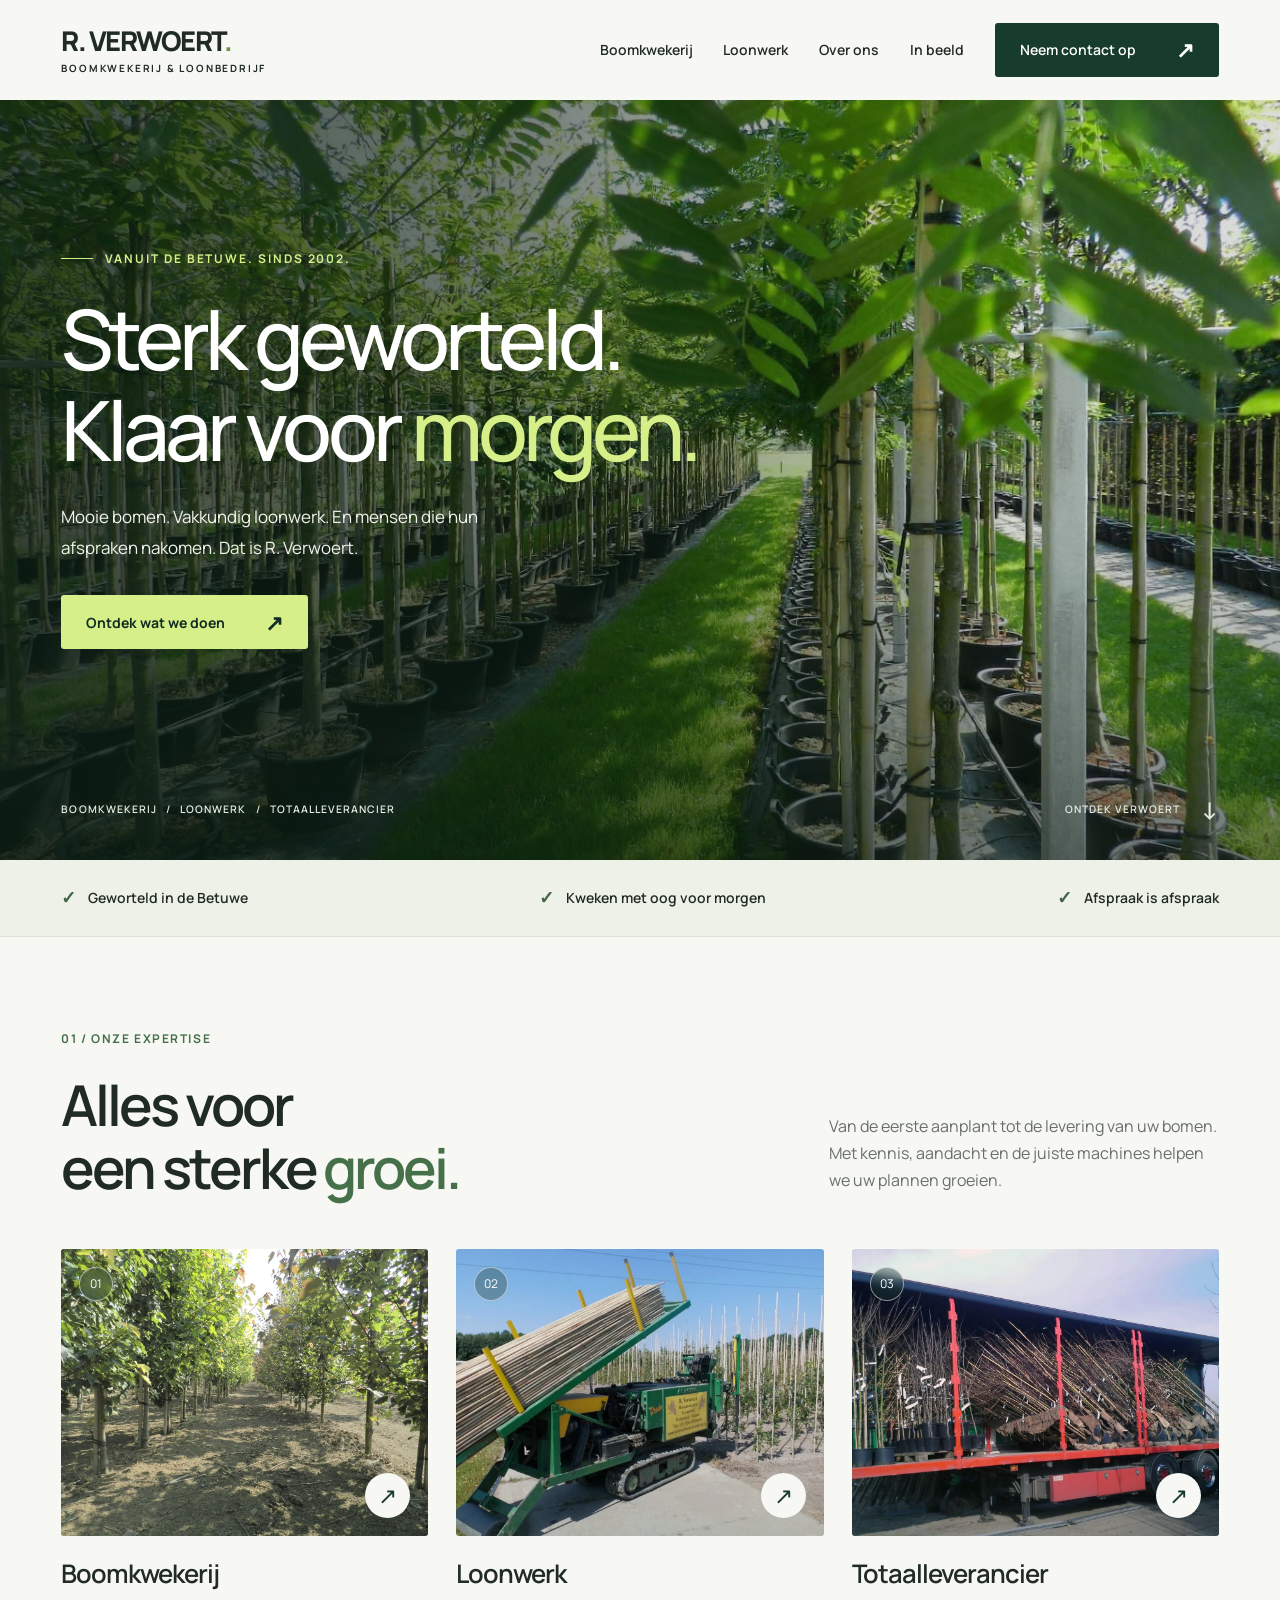
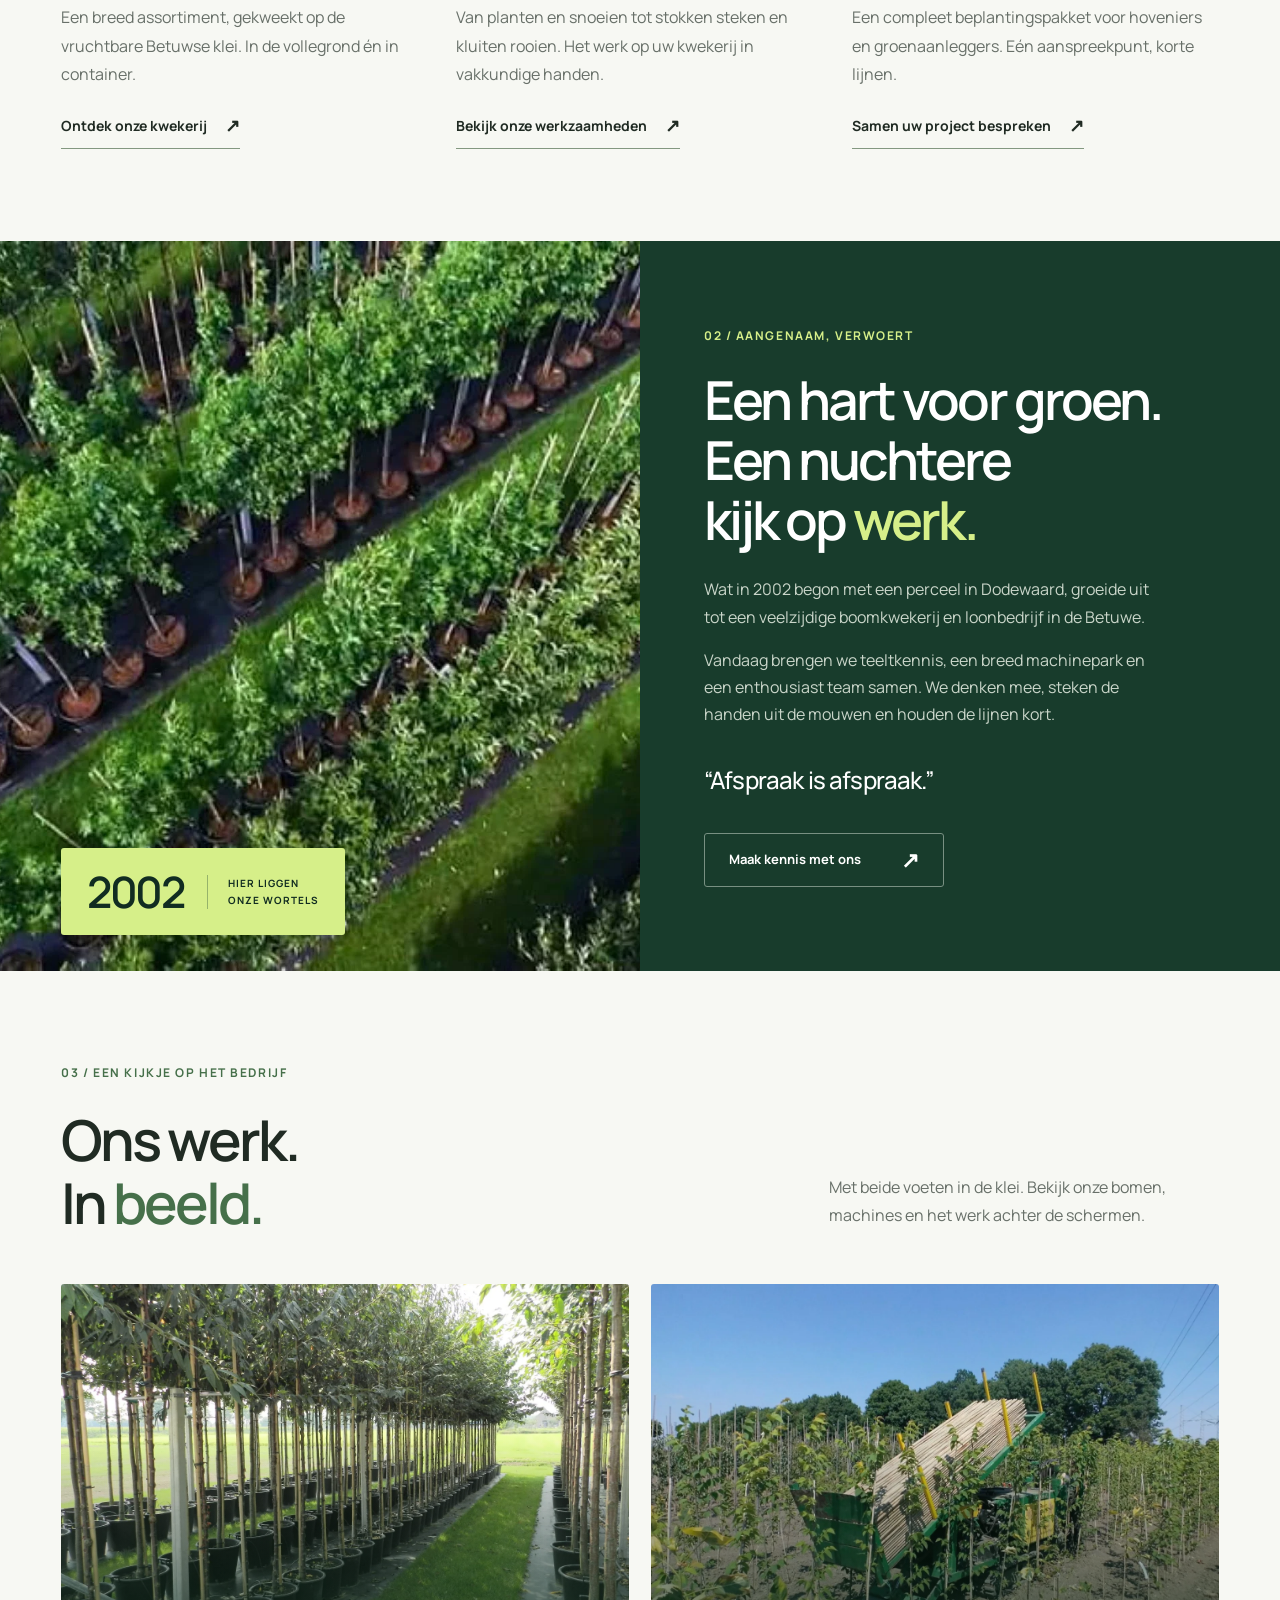
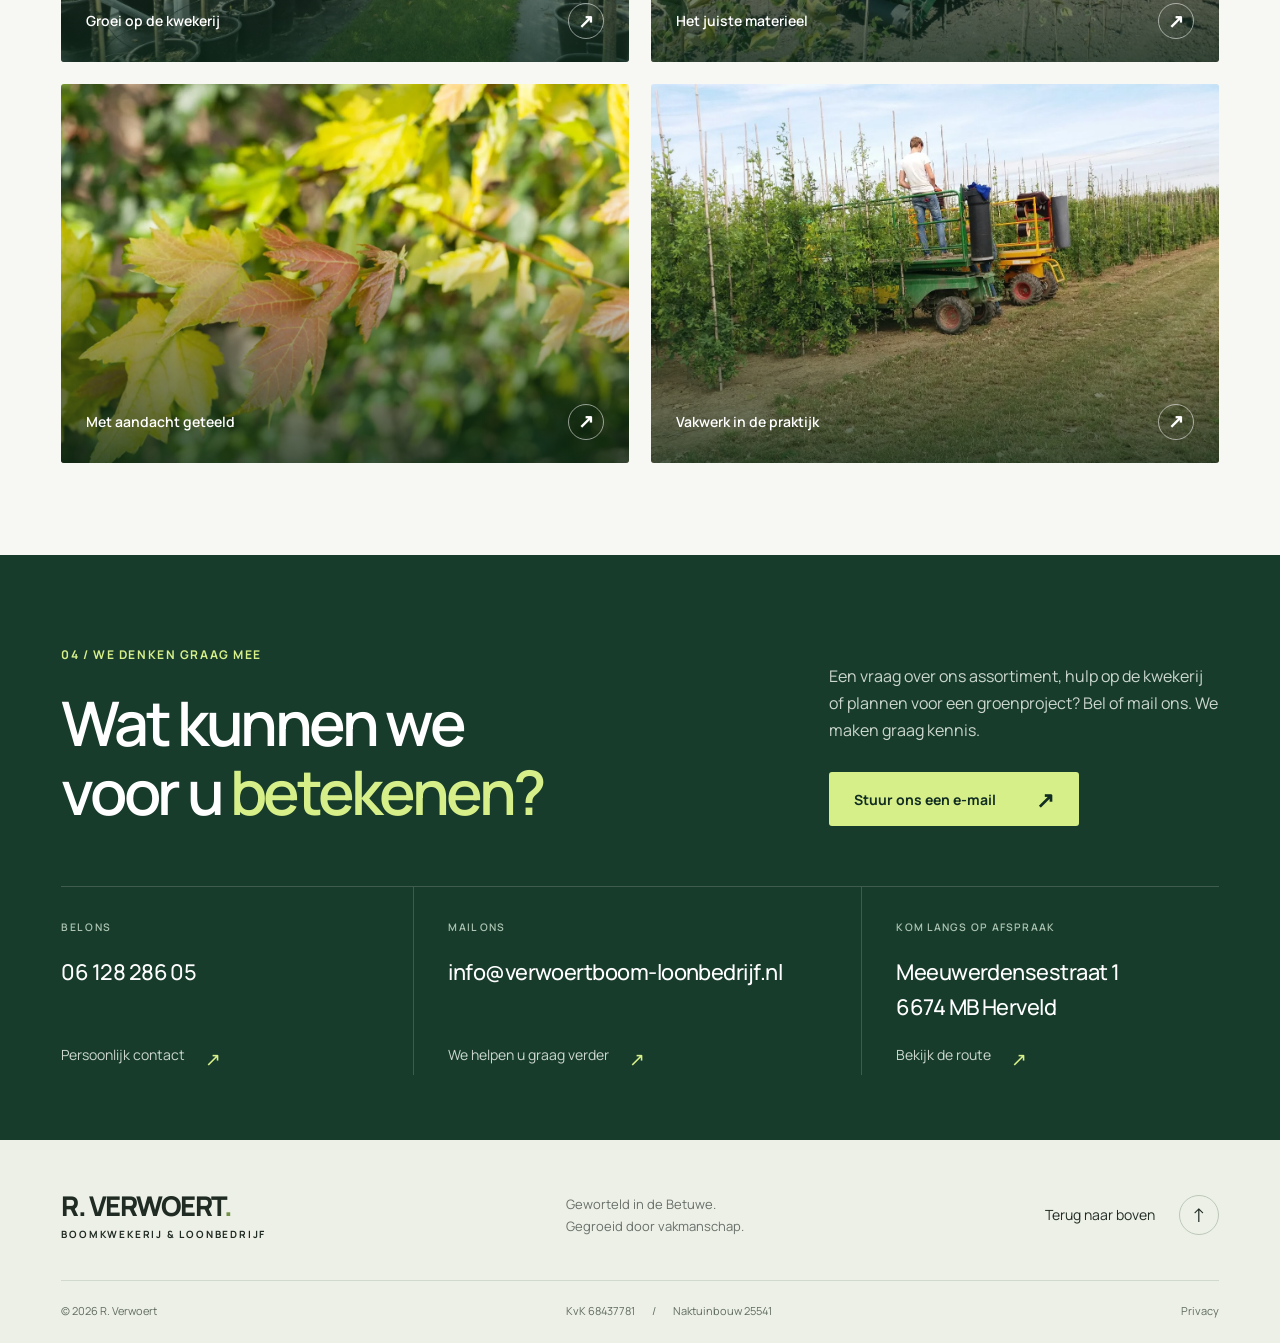
==== site/index.html @ 763d0915 "Build modern static Verwoert website with GitHub Pages deployment" ====
<!doctype html>
<html lang="nl">
  <head>
    <meta charset="utf-8" />
    <meta name="viewport" content="width=device-width, initial-scale=1" />
    <meta name="theme-color" content="#183c2c" />
    <meta
      name="description"
      content="Sterk geworteld in de Betuwe. R. Verwoert in Herveld: boomkwekerij, containerteelt en gespecialiseerd loonwerk voor de kwekerij. Sinds 2002."
    />
    <title>R. Verwoert — Boomkwekerij & Loonbedrijf</title>
    <link rel="icon" href="assets/favicon.svg" type="image/svg+xml" />
    <link
      rel="preload"
      href="assets/manrope-variable.woff2"
      as="font"
      type="font/woff2"
      crossorigin
    />
    <link rel="stylesheet" href="styles.css" />
    <script src="script.js" defer></script>
  </head>
  <body>
    <a class="skip-link" href="#main">Direct naar inhoud</a>
    <header class="site-header">
      <a class="wordmark" href="./" aria-label="R. Verwoert, home"
        ><span class="wordmark-name"
          >R. VERWOERT<span class="brand-dot">.</span></span
        ><span class="wordmark-sub">BOOMKWEKERIJ & LOONBEDRIJF</span></a
      >
      <button
        class="menu-toggle"
        aria-expanded="false"
        aria-controls="main-nav"
      >
        <span class="menu-label">Menu</span
        ><span class="menu-lines" aria-hidden="true"></span>
      </button>
      <nav class="main-nav" id="main-nav" aria-label="Hoofdnavigatie">
        <a href="boomkwekerij.html">Boomkwekerij</a
        ><a href="loonwerk.html">Loonwerk</a><a href="#over-ons">Over ons</a
        ><a href="#in-beeld">In beeld</a
        ><a class="button button-dark nav-contact" href="#contact"
          >Neem contact op <span aria-hidden="true">↗</span></a
        >
      </nav>
    </header>
    <main id="main">
      <section class="hero" aria-labelledby="hero-heading">
        <img
          class="hero-image"
          src="assets/hero.webp"
          alt="Bomen op de kwekerij van R. Verwoert in de Betuwe"
          width="1440"
          height="810"
          fetchpriority="high"
        />
        <div class="hero-shade"></div>
        <div class="hero-content container">
          <p class="eyebrow light">
            <span></span> VANUIT DE BETUWE. SINDS 2002.
          </p>
          <h1 id="hero-heading">
            Sterk geworteld.<br />Klaar voor <em>morgen.</em>
          </h1>
          <p class="hero-intro">
            Mooie bomen. Vakkundig loonwerk. En mensen die hun afspraken
            nakomen. Dat is R. Verwoert.
          </p>
          <a class="button button-lime" href="#expertise"
            >Ontdek wat we doen <span aria-hidden="true">↗</span></a
          >
        </div>
        <div class="hero-bottom container">
          <span
            >BOOMKWEKERIJ &nbsp; / &nbsp; LOONWERK &nbsp; / &nbsp;
            TOTAALLEVERANCIER</span
          ><a href="#expertise" aria-label="Scroll naar onze expertise"
            >ONTDEK VERWOERT <span aria-hidden="true">↓</span></a
          >
        </div>
      </section>
      <div class="promise-bar">
        <div class="container promise-inner">
          <span
            ><span class="check" aria-hidden="true">✓</span> Geworteld in de
            Betuwe</span
          ><span
            ><span class="check" aria-hidden="true">✓</span> Kweken met oog voor
            morgen</span
          ><span
            ><span class="check" aria-hidden="true">✓</span> Afspraak is
            afspraak</span
          >
        </div>
      </div>
      <section
        class="section container"
        id="expertise"
        aria-labelledby="expertise-heading"
      >
        <div class="section-heading">
          <div>
            <p class="eyebrow">01 / ONZE EXPERTISE</p>
            <h2 id="expertise-heading">
              Alles voor<br />een sterke <span class="text-green">groei.</span>
            </h2>
          </div>
          <p>
            Van de eerste aanplant tot de levering van uw bomen. Met kennis,
            aandacht en de juiste machines helpen we uw plannen groeien.
          </p>
        </div>
        <div class="service-grid">
          <a class="service-card" href="boomkwekerij.html"
            ><div class="service-image">
              <img
                src="assets/kwekerij.webp"
                alt="Bomen in de vollegrond op onze kwekerij"
                width="900"
                height="675"
                loading="lazy"
              /><span class="service-number">01</span
              ><span class="circle-link" aria-hidden="true">↗</span>
            </div>
            <div class="service-copy">
              <h3>Boomkwekerij</h3>
              <p>
                Een breed assortiment, gekweekt op de vruchtbare Betuwse klei.
                In de vollegrond én in container.
              </p>
              <span class="text-link"
                >Ontdek onze kwekerij <span aria-hidden="true">↗</span></span
              >
            </div></a
          >
          <a class="service-card" href="loonwerk.html"
            ><div class="service-image">
              <img
                src="assets/loonwerk.webp"
                alt="Gespecialiseerde machine aan het werk op de boomkwekerij"
                width="900"
                height="675"
                loading="lazy"
              /><span class="service-number">02</span
              ><span class="circle-link" aria-hidden="true">↗</span>
            </div>
            <div class="service-copy">
              <h3>Loonwerk</h3>
              <p>
                Van planten en snoeien tot stokken steken en kluiten rooien. Het
                werk op uw kwekerij in vakkundige handen.
              </p>
              <span class="text-link"
                >Bekijk onze werkzaamheden
                <span aria-hidden="true">↗</span></span
              >
            </div></a
          >
          <a class="service-card" href="boomkwekerij.html#totaalleverancier"
            ><div class="service-image">
              <img
                src="assets/assortiment.webp"
                alt="Assortiment bomen en beplanting voor hoveniers en groenaanleggers"
                width="900"
                height="675"
                loading="lazy"
              /><span class="service-number">03</span
              ><span class="circle-link" aria-hidden="true">↗</span>
            </div>
            <div class="service-copy">
              <h3>Totaalleverancier</h3>
              <p>
                Een compleet beplantingspakket voor hoveniers en
                groenaanleggers. Eén aanspreekpunt, korte lijnen.
              </p>
              <span class="text-link"
                >Samen uw project bespreken
                <span aria-hidden="true">↗</span></span
              >
            </div></a
          >
        </div>
      </section>
      <section
        class="about-section"
        id="over-ons"
        aria-labelledby="about-heading"
      >
        <div class="about-photo">
          <img
            src="assets/over-ons.webp"
            alt="Het containerveld van R. Verwoert van bovenaf"
            width="1200"
            height="1400"
            loading="lazy"
          />
          <div class="since-stamp">
            <strong>2002</strong><span>HIER LIGGEN<br />ONZE WORTELS</span>
          </div>
        </div>
        <div class="about-content">
          <p class="eyebrow light">02 / AANGENAAM, VERWOERT</p>
          <h2 id="about-heading">
            Een hart voor groen.<br />Een nuchtere<br />kijk op <em>werk.</em>
          </h2>
          <p>
            Wat in 2002 begon met een perceel in Dodewaard, groeide uit tot een
            veelzijdige boomkwekerij en loonbedrijf in de Betuwe.
          </p>
          <p>
            Vandaag brengen we teeltkennis, een breed machinepark en een
            enthousiast team samen. We denken mee, steken de handen uit de
            mouwen en houden de lijnen kort.
          </p>
          <blockquote>“Afspraak is afspraak.”</blockquote>
          <a class="button button-outline" href="#contact"
            >Maak kennis met ons <span aria-hidden="true">↗</span></a
          >
        </div>
      </section>
      <section
        class="section container gallery-section"
        id="in-beeld"
        aria-labelledby="gallery-heading"
      >
        <div class="section-heading">
          <div>
            <p class="eyebrow">03 / EEN KIJKJE OP HET BEDRIJF</p>
            <h2 id="gallery-heading">
              Ons werk.<br />In <span class="text-green">beeld.</span>
            </h2>
          </div>
          <p>
            Met beide voeten in de klei. Bekijk onze bomen, machines en het werk
            achter de schermen.
          </p>
        </div>
        <div class="gallery-grid">
          <button
            class="gallery-item gallery-wide"
            data-gallery="assets/galerij-1.webp"
            data-caption="Groei op de kwekerij"
            aria-label="Vergroot foto: groei op de kwekerij"
          >
            <img
              src="assets/galerij-1.webp"
              alt="Bomen op de kwekerij van Verwoert"
              width="1200"
              height="800"
              loading="lazy"
            /><span
              >Groei op de kwekerij <span aria-hidden="true">↗</span></span
            >
          </button>
          <button
            class="gallery-item"
            data-gallery="assets/galerij-2.webp"
            data-caption="Het juiste materieel"
            aria-label="Vergroot foto: het juiste materieel"
          >
            <img
              src="assets/galerij-2.webp"
              alt="Materieel voor werkzaamheden in de boomteelt"
              width="900"
              height="900"
              loading="lazy"
            /><span
              >Het juiste materieel <span aria-hidden="true">↗</span></span
            >
          </button>
          <button
            class="gallery-item"
            data-gallery="assets/galerij-3.webp"
            data-caption="Met aandacht geteeld"
            aria-label="Vergroot foto: met aandacht geteeld"
          >
            <img
              src="assets/galerij-3.webp"
              alt="Jonge bladeren op de kwekerij"
              width="900"
              height="900"
              loading="lazy"
            /><span
              >Met aandacht geteeld <span aria-hidden="true">↗</span></span
            >
          </button>
          <button
            class="gallery-item gallery-wide"
            data-gallery="assets/galerij-4.webp"
            data-caption="Vakwerk in de praktijk"
            aria-label="Vergroot foto: vakwerk in de praktijk"
          >
            <img
              src="assets/galerij-4.webp"
              alt="Loonwerk op de kwekerij"
              width="1200"
              height="800"
              loading="lazy"
            /><span
              >Vakwerk in de praktijk <span aria-hidden="true">↗</span></span
            >
          </button>
        </div>
      </section>
      <section
        class="contact-section"
        id="contact"
        aria-labelledby="contact-heading"
      >
        <div class="container">
          <div class="contact-top">
            <div>
              <p class="eyebrow light">04 / WE DENKEN GRAAG MEE</p>
              <h2 id="contact-heading">
                Wat kunnen we<br />voor u <em>betekenen?</em>
              </h2>
            </div>
            <div class="contact-intro">
              <p>
                Een vraag over ons assortiment, hulp op de kwekerij of plannen
                voor een groenproject? Bel of mail ons. We maken graag kennis.
              </p>
              <a
                class="button button-lime"
                href="mailto:info@verwoertboom-loonbedrijf.nl"
                >Stuur ons een e-mail <span aria-hidden="true">↗</span></a
              >
            </div>
          </div>
          <div class="contact-grid">
            <a class="contact-item" href="tel:+31612828605"
              ><span class="contact-label">BEL ONS</span
              ><strong>06 128 286 05</strong
              ><span
                >Persoonlijk contact <span aria-hidden="true">↗</span></span
              ></a
            ><a
              class="contact-item"
              href="mailto:info@verwoertboom-loonbedrijf.nl"
              ><span class="contact-label">MAIL ONS</span
              ><strong class="email-address"
                >info@verwoertboom-<wbr />loonbedrijf.nl</strong
              ><span
                >We helpen u graag verder
                <span aria-hidden="true">↗</span></span
              ></a
            ><a
              class="contact-item"
              href="https://www.google.com/maps/search/?api=1&query=Meeuwerdensestraat+1+6674+MB+Herveld"
              target="_blank"
              rel="noopener noreferrer"
              ><span class="contact-label">KOM LANGS OP AFSPRAAK</span
              ><strong>Meeuwerdensestraat 1<br />6674 MB Herveld</strong
              ><span
                >Bekijk de route <span aria-hidden="true">↗</span></span
              ></a
            >
          </div>
        </div>
      </section>
    </main>
    <footer class="site-footer">
      <div class="container footer-top">
        <a class="wordmark" href="./"
          ><span class="wordmark-name"
            >R. VERWOERT<span class="brand-dot">.</span></span
          ><span class="wordmark-sub">BOOMKWEKERIJ & LOONBEDRIJF</span></a
        >
        <p>Geworteld in de Betuwe.<br />Gegroeid door vakmanschap.</p>
        <a class="back-top" href="#" aria-label="Terug naar boven"
          >Terug naar boven <span aria-hidden="true">↑</span></a
        >
      </div>
      <div class="container footer-bottom">
        <span>© <span data-year>2026</span> R. Verwoert</span
        ><span
          >KvK 68437781 <span class="footer-separator">/</span> Naktuinbouw
          25541</span
        ><a href="privacy.html">Privacy</a>
      </div>
    </footer>
    <dialog class="lightbox" aria-labelledby="lightbox-caption">
      <button class="lightbox-close" aria-label="Foto sluiten">
        Sluiten <span aria-hidden="true">×</span></button
      ><button class="lightbox-prev" aria-label="Vorige foto">←</button>
      <figure>
        <img src="assets/galerij-1.webp" alt="" />
        <figcaption id="lightbox-caption"></figcaption>
      </figure>
      <button class="lightbox-next" aria-label="Volgende foto">→</button>
    </dialog>
  </body>
</html>
---- site/styles.css ----
@font-face {
  font-family: Manrope;
  src: url("assets/manrope-variable.woff2") format("woff2");
  font-style: normal;
  font-weight: 200 800;
  font-display: swap;
}
:root {
  --forest: #183c2c;
  --forest-deep: #112c21;
  --green: #46704a;
  --lime: #d6ef89;
  --ink: #202b23;
  --muted: #687069;
  --paper: #f7f8f3;
  --line: #dce1d8;
  --white: #fff;
  --gutter: clamp(1.25rem, 4.8vw, 5rem);
}
* {
  box-sizing: border-box;
}
html {
  scroll-behavior: smooth;
  scroll-padding-top: 110px;
}
body {
  margin: 0;
  background: var(--paper);
  color: var(--ink);
  font-family: Manrope, Arial, sans-serif;
  font-size: 16px;
  line-height: 1.7;
  -webkit-font-smoothing: antialiased;
}
body.menu-open {
  overflow: hidden;
}
a {
  color: inherit;
  text-decoration: none;
}
button,
input,
textarea {
  font: inherit;
}
button {
  cursor: pointer;
}
img {
  max-width: 100%;
  display: block;
}
h1,
h2,
h3,
p,
figure {
  margin: 0;
}
h1,
h2,
h3 {
  line-height: 1.12;
  font-weight: 600;
}
h2 {
  font-size: clamp(2.5rem, 4.4vw, 4.4rem);
  letter-spacing: -0.055em;
}
h3 {
  font-size: 1.6rem;
  letter-spacing: -0.04em;
}
h1 em,
h2 em {
  font-style: normal;
  color: var(--lime);
}
button,
a {
  -webkit-tap-highlight-color: transparent;
}
a:focus-visible,
button:focus-visible,
summary:focus-visible {
  outline: 3px solid #739926;
  outline-offset: 6px;
}
.container {
  width: 100%;
  max-width: 1600px;
  margin-inline: auto;
  padding-inline: var(--gutter);
}
.section {
  padding-block: clamp(4.5rem, 7.2vw, 7.5rem);
}
.text-green {
  color: var(--green);
}
.skip-link {
  position: fixed;
  top: -100px;
  left: 20px;
  z-index: 100;
  background: var(--lime);
  padding: 12px 20px;
}
.skip-link:focus {
  top: 10px;
}
.site-header {
  min-height: 100px;
  display: flex;
  align-items: center;
  justify-content: space-between;
  gap: 2rem;
  padding: 20px var(--gutter);
  background: var(--paper);
  position: relative;
  z-index: 30;
  border-bottom: 1px solid transparent;
}
.wordmark {
  display: inline-flex;
  flex-direction: column;
  flex-shrink: 0;
  line-height: 1.15;
}
.wordmark-name {
  font-size: 1.7rem;
  letter-spacing: -0.055em;
  font-weight: 800;
  white-space: nowrap;
}
.brand-dot {
  color: #719247;
}
.wordmark-sub {
  font-size: 0.625rem;
  letter-spacing: 0.18em;
  font-weight: 700;
  margin-top: 7px;
}
.main-nav {
  display: flex;
  align-items: center;
  gap: clamp(1.2rem, 2.4vw, 2.6rem);
}
.main-nav > a {
  font-size: 0.875rem;
  font-weight: 600;
  white-space: nowrap;
}
.main-nav > a:not(.button) {
  padding-block: 12px;
  position: relative;
}
.main-nav > a:not(.button)::after {
  content: "";
  position: absolute;
  bottom: 5px;
  left: 0;
  width: 100%;
  height: 1px;
  background: var(--forest);
  transform: scaleX(0);
  transform-origin: left;
  transition: transform 0.2s;
}
.main-nav > a:hover::after,
.main-nav > a[aria-current="page"]::after {
  transform: scaleX(1);
}
.button {
  display: inline-flex;
  align-items: center;
  justify-content: space-between;
  gap: 2.5rem;
  min-height: 54px;
  padding: 15px 24px;
  font-size: 0.9rem;
  line-height: 1.5;
  font-weight: 700;
  border: 1px solid transparent;
  border-radius: 3px;
  transition:
    background 0.2s,
    transform 0.2s;
}
.button span {
  font-size: 1.35rem;
  line-height: 1;
}
.button:hover {
  transform: translateY(-2px);
}
.button-dark {
  background: var(--forest);
  color: var(--white);
}
.button-dark:hover {
  background: var(--forest-deep);
}
.button-lime {
  background: var(--lime);
  color: var(--forest-deep);
}
.button-lime:hover {
  background: #e3faa9;
}
.button-outline {
  border-color: #789082;
  color: var(--white);
}
.button-outline:hover {
  background: #ffffff0f;
}
.menu-toggle {
  display: none;
}
.hero {
  min-height: 640px;
  height: min(760px, calc(100svh - 100px));
  position: relative;
  display: flex;
  align-items: center;
  overflow: hidden;
  color: var(--white);
  background: var(--forest);
}
.hero-image {
  position: absolute;
  inset: 0;
  width: 100%;
  height: 100%;
  object-fit: cover;
  object-position: 50% 54%;
}
.hero-shade {
  position: absolute;
  inset: 0;
  background:
    linear-gradient(
      90deg,
      rgba(9, 27, 17, 0.81) 0%,
      rgba(9, 27, 17, 0.59) 38%,
      rgba(9, 27, 17, 0.15) 80%
    ),
    linear-gradient(0deg, rgba(6, 20, 12, 0.52), transparent 45%);
}
.hero-content {
  position: relative;
  padding-top: 30px;
  padding-bottom: 92px;
}
.eyebrow {
  font-size: 0.75rem;
  letter-spacing: 0.13em;
  font-weight: 700;
  color: var(--green);
  margin-bottom: 25px;
  line-height: 1.6;
}
.eyebrow.light {
  color: var(--lime);
}
.hero .eyebrow {
  display: flex;
  align-items: center;
  gap: 12px;
  letter-spacing: 0.16em;
}
.hero .eyebrow > span {
  height: 1px;
  width: 32px;
  background: var(--lime);
}
.hero h1 {
  font-size: clamp(3.7rem, 6.5vw, 6.5rem);
  letter-spacing: -0.06em;
  line-height: 1.09;
  max-width: 1100px;
  font-weight: 500;
}
.hero-intro {
  font-size: 1.0625rem;
  max-width: 420px;
  line-height: 1.8;
  margin-top: 28px;
  margin-bottom: 32px;
  color: #f2f5ed;
}
.hero-bottom {
  position: absolute;
  bottom: 30px;
  left: 50%;
  transform: translateX(-50%);
  display: flex;
  justify-content: space-between;
  align-items: center;
  gap: 20px;
  font-size: 0.65rem;
  letter-spacing: 0.1em;
  font-weight: 600;
  color: #e5ebde;
}
.hero-bottom a {
  display: flex;
  align-items: center;
  gap: 20px;
}
.hero-bottom a > span {
  font-size: 1.5rem;
}
.promise-bar {
  border-bottom: 1px solid var(--line);
  background: #eef1e7;
}
.promise-inner {
  display: flex;
  align-items: center;
  justify-content: space-between;
  gap: 20px;
  min-height: 76px;
  padding-block: 20px;
}
.promise-inner > span {
  font-size: 0.875rem;
  font-weight: 600;
  display: flex;
  gap: 12px;
  align-items: center;
}
.check {
  color: #406445;
  font-size: 1.1rem;
}
.section-heading {
  display: flex;
  justify-content: space-between;
  gap: 4rem;
  align-items: flex-end;
  margin-bottom: 50px;
}
.section-heading > p {
  max-width: 390px;
  color: var(--muted);
  padding-bottom: 5px;
  font-size: 1rem;
}
.service-grid {
  display: grid;
  grid-template-columns: repeat(3, minmax(0, 1fr));
  gap: 28px;
}
.service-card {
  display: block;
  min-width: 0;
}
.service-image {
  position: relative;
  aspect-ratio: 1.28;
  overflow: hidden;
  border-radius: 3px;
}
.service-image::after {
  content: "";
  position: absolute;
  inset: 0;
  background: linear-gradient(0deg, #09251633, transparent 55%);
  pointer-events: none;
}
.service-image img {
  width: 100%;
  height: 100%;
  object-fit: cover;
  transition: transform 0.6s;
}
.service-card:hover img {
  transform: scale(1.045);
}
.service-number {
  position: absolute;
  top: 18px;
  left: 18px;
  color: var(--white);
  font-size: 0.75rem;
  border: 1px solid #ffffff80;
  background: #16342655;
  backdrop-filter: blur(6px);
  border-radius: 50%;
  width: 34px;
  height: 34px;
  display: grid;
  place-items: center;
}
.circle-link {
  position: absolute;
  right: 18px;
  bottom: 18px;
  border-radius: 50%;
  background: var(--paper);
  color: var(--forest);
  height: 45px;
  width: 45px;
  display: grid;
  place-items: center;
  font-size: 1.45rem;
  z-index: 1;
  transition: background 0.2s;
}
.service-card:hover .circle-link {
  background: var(--lime);
}
.service-copy {
  padding-top: 24px;
}
.service-copy p {
  color: var(--muted);
  font-size: 0.9375rem;
  line-height: 1.8;
  margin-block: 14px 22px;
}
.text-link {
  font-size: 0.8125rem;
  font-weight: 700;
  display: inline-flex;
  gap: 18px;
  align-items: center;
  border-bottom: 1px solid #839880;
  padding-bottom: 7px;
}
.text-link span {
  font-size: 1.1rem;
}
.about-section {
  display: grid;
  grid-template-columns: 1fr 1fr;
  background: var(--forest);
  color: var(--white);
}
.about-photo {
  position: relative;
  min-height: 730px;
  overflow: hidden;
}
.about-photo > img {
  width: 100%;
  height: 100%;
  position: absolute;
  object-fit: cover;
  object-position: center;
}
.since-stamp {
  position: absolute;
  bottom: 36px;
  left: var(--gutter);
  padding: 22px 26px;
  background: var(--lime);
  color: var(--forest-deep);
  display: flex;
  align-items: center;
  gap: 24px;
  border-radius: 3px;
}
.since-stamp strong {
  font-size: 2.7rem;
  letter-spacing: -0.06em;
  line-height: 1;
  font-weight: 600;
}
.since-stamp span {
  font-size: 0.625rem;
  letter-spacing: 0.1em;
  line-height: 1.7;
  font-weight: 700;
  border-left: 1px solid #183c2c55;
  padding-left: 20px;
}
.about-content {
  padding: clamp(3rem, 5vw, 6rem);
  align-self: center;
}
.about-content h2 {
  font-size: clamp(2.5rem, 4.2vw, 4.2rem);
  margin-bottom: 26px;
}
.about-content > p:not(.eyebrow) {
  max-width: 460px;
  color: #c9d5c9;
  font-size: 0.9375rem;
  margin-bottom: 16px;
}
.about-content blockquote {
  font-size: 1.5rem;
  letter-spacing: -0.035em;
  font-weight: 500;
  margin: 32px 0;
}
.about-content .button {
  font-size: 0.8125rem;
}
.gallery-grid {
  display: grid;
  grid-template-columns: 1.12fr 0.88fr 0.88fr 1.12fr;
  gap: 22px;
}
.gallery-item {
  background: var(--forest);
  border: 0;
  position: relative;
  border-radius: 3px;
  overflow: hidden;
  padding: 0;
  aspect-ratio: 1;
  min-width: 0;
  text-align: left;
  isolation: isolate;
}
.gallery-item.gallery-wide {
  grid-column: span 2;
  aspect-ratio: 1.5;
}
.gallery-item:not(.gallery-wide) {
  grid-column: span 2;
  aspect-ratio: 1.5;
}
.gallery-item img {
  height: 100%;
  width: 100%;
  object-fit: cover;
  transition: transform 0.6s;
}
.gallery-item::after {
  content: "";
  position: absolute;
  inset: 40% 0 0;
  background: linear-gradient(transparent, #092617bb);
  z-index: 0;
}
.gallery-item > span {
  position: absolute;
  bottom: 23px;
  left: 25px;
  right: 25px;
  display: flex;
  justify-content: space-between;
  gap: 12px;
  align-items: center;
  color: var(--white);
  font-size: 0.9rem;
  font-weight: 600;
  z-index: 1;
}
.gallery-item > span > span {
  height: 36px;
  width: 36px;
  border: 1px solid #ffffff88;
  border-radius: 50%;
  display: grid;
  place-items: center;
  font-size: 1.2rem;
}
.gallery-item:hover img {
  transform: scale(1.04);
}
.contact-section {
  background: var(--forest);
  color: var(--white);
  padding-block: 90px 65px;
}
.contact-top {
  display: grid;
  grid-template-columns: 1.4fr 1fr;
  gap: 5rem;
  align-items: end;
  padding-bottom: 60px;
}
.contact-top h2 {
  font-size: clamp(2.8rem, 4.8vw, 4.8rem);
}
.contact-intro {
  max-width: 390px;
  justify-self: end;
}
.contact-intro p {
  color: #cbd7cd;
  margin-bottom: 28px;
}
.contact-grid {
  display: grid;
  grid-template-columns: 0.9fr 1.2fr 1fr;
  border-top: 1px solid #ffffff2a;
}
.contact-item {
  display: flex;
  flex-direction: column;
  align-items: flex-start;
  justify-content: flex-start;
  padding-top: 32px;
  min-width: 0;
}
.contact-item + .contact-item {
  padding-left: 34px;
  margin-left: 16px;
  border-left: 1px solid #ffffff2a;
}
.contact-label {
  font-size: 0.65rem;
  letter-spacing: 0.12em;
  color: #adc5b2;
  font-weight: 600;
  margin-bottom: 18px;
}
.contact-item strong {
  font-size: clamp(1.1rem, 1.7vw, 1.6rem);
  letter-spacing: -0.025em;
  line-height: 1.6;
  font-weight: 500;
  margin-bottom: 18px;
}
.contact-item > span:last-child {
  font-size: 0.8125rem;
  color: #cbd7cd;
  display: flex;
  justify-content: space-between;
  gap: 20px;
  margin-top: auto;
}
.contact-item > span:last-child > span {
  color: var(--lime);
  font-size: 1.2rem;
}
.contact-item:hover strong {
  color: var(--lime);
}
.email-address {
  overflow-wrap: anywhere;
}
.site-footer {
  background: #edf0e7;
  padding-block: 50px 22px;
}
.footer-top {
  display: flex;
  justify-content: space-between;
  align-items: center;
  gap: 2rem;
  padding-bottom: 40px;
}
.footer-top > p {
  font-size: 0.8125rem;
  color: var(--muted);
}
.back-top {
  display: flex;
  gap: 24px;
  align-items: center;
  font-size: 0.75rem;
}
.back-top span {
  display: grid;
  place-items: center;
  border: 1px solid #bcc8b8;
  border-radius: 50%;
  height: 40px;
  width: 40px;
  font-size: 1.2rem;
}
.footer-bottom {
  display: flex;
  gap: 24px;
  justify-content: space-between;
  font-size: 0.6875rem;
  color: #616c60;
  flex-wrap: wrap;
  padding-top: 22px;
  position: relative;
}
.footer-bottom::before {
  content: "";
  position: absolute;
  top: 0;
  left: var(--gutter);
  right: var(--gutter);
  height: 1px;
  background: #d0d9cb;
}
.footer-separator {
  margin-inline: 15px;
}
.lightbox {
  border: 0;
  background: transparent;
  color: #fff;
  padding: 0;
  width: min(1200px, 95vw);
  max-width: none;
  max-height: 95svh;
  overflow: visible;
}
.lightbox::backdrop {
  background: rgba(5, 18, 12, 0.95);
  backdrop-filter: blur(8px);
}
.lightbox figure {
  margin: 50px 50px 10px;
}
.lightbox figure img {
  max-height: 77svh;
  max-width: 100%;
  width: auto;
  height: auto;
  object-fit: contain;
  margin: auto;
}
.lightbox figcaption {
  text-align: center;
  font-size: 0.9rem;
  padding: 15px;
}
.lightbox button {
  border: 1px solid #ffffff55;
  background: #183c2c88;
  color: #fff;
  border-radius: 4px;
  min-height: 44px;
  min-width: 44px;
}
.lightbox-close {
  position: absolute;
  right: 0;
  top: 0;
  padding: 4px 14px;
  display: flex;
  align-items: center;
  gap: 18px;
  font-size: 0.875rem;
}
.lightbox-close span {
  font-size: 1.5rem;
}
.lightbox-prev,
.lightbox-next {
  position: absolute;
  top: 50%;
  transform: translateY(-50%);
  font-size: 1.4rem;
}
.lightbox-prev {
  left: 0;
}
.lightbox-next {
  right: 0;
}
body:has(.lightbox[open]) {
  overflow: hidden;
}
.detail-hero {
  background: var(--forest);
  color: var(--white);
  display: grid;
  grid-template-columns: 1.04fr 1fr;
  min-height: 550px;
}
.detail-intro {
  padding: 55px var(--gutter) 65px;
  align-self: center;
}
.breadcrumb {
  display: flex;
  gap: 12px;
  align-items: center;
  color: #bacdbd;
  font-size: 0.75rem;
  margin-bottom: 40px;
}
.breadcrumb a:hover {
  color: var(--lime);
}
.detail-hero h1 {
  font-size: clamp(3rem, 5.6vw, 5.6rem);
  letter-spacing: -0.06em;
  line-height: 1.07;
  margin-bottom: 25px;
}
.detail-intro > p:not(.eyebrow) {
  max-width: 480px;
  color: #cbd7cd;
  margin-bottom: 28px;
}
.detail-photo {
  min-height: 440px;
}
.detail-photo img {
  height: 100%;
  width: 100%;
  object-fit: cover;
}
.detail-layout {
  display: grid;
  grid-template-columns: 1fr 1.1fr;
  gap: 7vw;
}
.detail-layout > div > p {
  color: var(--muted);
  margin-top: 24px;
  max-width: 460px;
}
.feature-list {
  border-top: 1px solid var(--line);
}
.feature {
  padding-block: 26px;
  border-bottom: 1px solid var(--line);
  display: grid;
  grid-template-columns: 35px 1fr;
  gap: 20px;
}
.feature > span {
  font-size: 0.75rem;
  color: var(--green);
  padding-top: 6px;
}
.feature h3 {
  font-size: 1.35rem;
  margin-bottom: 10px;
}
.feature p {
  color: var(--muted);
  font-size: 0.9375rem;
}
.wide-feature {
  display: grid;
  grid-template-columns: 1fr 1fr;
  background: #e9eee1;
  align-items: center;
}
.wide-feature > img {
  height: 100%;
  max-height: 610px;
  min-height: 480px;
  width: 100%;
  object-fit: cover;
}
.wide-feature > div {
  padding: clamp(2rem, 5vw, 5rem);
}
.wide-feature p:not(.eyebrow) {
  margin-block: 25px;
  color: var(--muted);
}
.compact-contact {
  padding-block: 75px;
}
.compact-contact .contact-top {
  padding-bottom: 0;
  align-items: center;
}
.privacy-content {
  max-width: 900px;
  padding-top: 70px;
  padding-bottom: 90px;
}
.privacy-content h1 {
  font-size: clamp(2.4rem, 5vw, 4rem);
  letter-spacing: -0.04em;
  margin-bottom: 30px;
}
.privacy-content h2 {
  font-size: 1.45rem;
  letter-spacing: -0.03em;
  margin-top: 35px;
  margin-bottom: 14px;
}
.privacy-content p {
  color: var(--muted);
  margin-bottom: 16px;
}
.privacy-content a {
  text-decoration: underline;
  text-underline-offset: 4px;
}
@media (min-width: 1100px) {
  .gallery-item:nth-child(1) {
    grid-column: span 2;
    aspect-ratio: 1.5;
  }
  .gallery-item:nth-child(2) {
    grid-column: span 2;
    aspect-ratio: 1.5;
  }
  .gallery-item:nth-child(3) {
    grid-column: span 2;
    aspect-ratio: 1.5;
  }
  .gallery-item:nth-child(4) {
    grid-column: span 2;
    aspect-ratio: 1.5;
  }
}
@media (min-width: 1700px) {
  .hero-content {
    padding-left: 80px;
  }
  .about-content {
    max-width: 800px;
  }
  .site-header {
    padding-inline: max(var(--gutter), calc((100vw - 1440px) / 2));
  }
}
@media (max-width: 1050px) {
  .site-header {
    min-height: 88px;
  }
  .main-nav {
    gap: 20px;
  }
  .main-nav > a {
    font-size: 0.8125rem;
  }
  .nav-contact {
    gap: 18px;
    padding-inline: 16px;
  }
  .wordmark-name {
    font-size: 1.45rem;
  }
  .wordmark-sub {
    font-size: 0.5625rem;
  }
  .hero {
    height: 710px;
    min-height: 600px;
  }
  .hero h1 {
    font-size: clamp(3.8rem, 7.3vw, 5.5rem);
  }
  .about-photo {
    min-height: 640px;
  }
  .about-content {
    padding: 45px 35px;
  }
  .contact-item + .contact-item {
    padding-left: 22px;
    margin-left: 8px;
  }
  .contact-top {
    gap: 3rem;
  }
  .service-grid {
    gap: 20px;
  }
  .service-copy p {
    font-size: 0.875rem;
  }
  .detail-layout {
    gap: 5vw;
  }
}
@media (max-width: 850px) {
  html {
    scroll-padding-top: 30px;
  }
  .site-header {
    padding-block: 19px;
    min-height: 85px;
  }
  .wordmark-name {
    font-size: 1.5rem;
  }
  .menu-toggle {
    display: flex;
    align-items: center;
    gap: 13px;
    min-height: 44px;
    background: none;
    border: 0;
    padding: 6px 0 6px 12px;
    color: var(--forest);
    font-size: 0.8125rem;
    font-weight: 600;
    z-index: 32;
  }
  .menu-lines {
    position: relative;
    width: 24px;
    height: 16px;
    border-top: 1.5px solid currentColor;
    border-bottom: 1.5px solid currentColor;
    transition: transform 0.2s;
  }
  .menu-lines::after {
    content: "";
    position: absolute;
    left: 0;
    right: 0;
    top: 6px;
    height: 1.5px;
    background: currentColor;
  }
  .menu-toggle[aria-expanded="true"] .menu-lines {
    transform: rotate(45deg);
    border-bottom: 0;
    border-top: 0;
  }
  .menu-toggle[aria-expanded="true"] .menu-lines::after {
    top: 7px;
  }
  .menu-toggle[aria-expanded="true"] .menu-lines::before {
    content: "";
    position: absolute;
    left: 11px;
    top: -4px;
    width: 1.5px;
    height: 24px;
    background: currentColor;
  }
  .main-nav {
    display: none;
    position: absolute;
    left: 0;
    right: 0;
    top: 100%;
    background: var(--paper);
    padding: 25px var(--gutter) 40px;
    box-shadow: 0 18px 25px #132c211a;
    flex-direction: column;
    align-items: stretch;
    gap: 10px;
    max-height: calc(100svh - 85px);
    overflow: auto;
  }
  .main-nav.is-open {
    display: flex;
  }
  .main-nav > a {
    font-size: 1.25rem;
  }
  .main-nav .button {
    font-size: 1rem;
    margin-top: 10px;
  }
  .hero {
    height: 700px;
    min-height: 590px;
  }
  .hero h1 {
    font-size: clamp(3.5rem, 8.5vw, 5rem);
  }
  .hero-image {
    object-position: 60% center;
  }
  .hero-shade {
    background:
      linear-gradient(90deg, #091b11c9, #091b1140),
      linear-gradient(0deg, #06140c88, transparent 55%);
  }
  .hero-bottom > span {
    font-size: 0.5625rem;
  }
  .hero-bottom > a {
    font-size: 0.5625rem;
    gap: 12px;
  }
  .promise-inner {
    gap: 15px;
    justify-content: space-around;
  }
  .promise-inner > span {
    font-size: 0.75rem;
    gap: 7px;
  }
  .section-heading {
    gap: 30px;
    align-items: flex-start;
  }
  .section-heading > p {
    max-width: 300px;
    font-size: 0.9375rem;
  }
  .service-grid {
    gap: 18px;
  }
  .service-image {
    aspect-ratio: 1;
  }
  .service-copy h3 {
    font-size: 1.3rem;
  }
  .service-copy .text-link {
    font-size: 0.75rem;
    gap: 8px;
  }
  .about-section {
    grid-template-columns: 1fr 1fr;
  }
  .about-photo {
    min-height: 650px;
  }
  .about-content {
    padding: 40px 25px;
  }
  .about-content h2 {
    font-size: 2.5rem;
  }
  .since-stamp {
    left: 25px;
    bottom: 25px;
    padding: 20px;
    gap: 15px;
  }
  .since-stamp strong {
    font-size: 2.2rem;
  }
  .since-stamp span {
    padding-left: 15px;
    font-size: 0.5625rem;
  }
  .contact-top {
    grid-template-columns: 1fr;
    gap: 30px;
  }
  .contact-intro {
    justify-self: start;
    max-width: 550px;
  }
  .contact-item strong {
    font-size: 1.0625rem;
  }
  .contact-label {
    font-size: 0.5625rem;
  }
  .contact-item > span:last-child {
    font-size: 0.75rem;
  }
  .detail-hero {
    grid-template-columns: 1fr 1fr;
  }
  .detail-hero h1 {
    font-size: 3.2rem;
  }
  .detail-photo {
    min-height: 550px;
  }
  .detail-intro {
    padding-block: 30px 50px;
  }
  .detail-layout {
    grid-template-columns: 1fr;
    gap: 40px;
  }
  .detail-layout > div > p {
    max-width: 650px;
  }
  .wide-feature {
    grid-template-columns: 1fr 1fr;
  }
  .wide-feature h2 {
    font-size: 2.6rem;
  }
}
@media (max-width: 600px) {
  :root {
    --gutter: 22px;
  }
  .site-header {
    min-height: 80px;
  }
  .wordmark-name {
    font-size: 1.4rem;
  }
  .wordmark-sub {
    font-size: 0.5rem;
    letter-spacing: 0.145em;
    margin-top: 6px;
  }
  .hero {
    min-height: 590px;
    height: calc(100svh - 80px);
    max-height: 760px;
    align-items: center;
  }
  .hero-content {
    padding-top: 10px;
    padding-bottom: 80px;
  }
  .hero h1 {
    font-size: clamp(2.7rem, 9.9vw, 3.75rem);
    letter-spacing: -0.06em;
  }
  .hero .eyebrow {
    font-size: 0.625rem;
    letter-spacing: 0.11em;
    margin-bottom: 24px;
    gap: 10px;
  }
  .hero .eyebrow > span {
    width: 20px;
  }
  .hero-intro {
    font-size: 0.9375rem;
    max-width: 330px;
    margin-top: 22px;
    margin-bottom: 27px;
  }
  .hero-image {
    object-position: 61% center;
  }
  .hero-shade {
    background:
      linear-gradient(90deg, #091b11c9, #091b1160),
      linear-gradient(0deg, #06140c99, transparent 60%);
  }
  .hero-bottom {
    bottom: 20px;
    align-items: flex-end;
  }
  .hero-bottom > span {
    font-size: 0.5rem;
    letter-spacing: 0.07em;
    max-width: 200px;
    line-height: 1.8;
  }
  .hero-bottom > a {
    font-size: 0;
    gap: 0;
  }
  .hero-bottom > a > span {
    font-size: 1.5rem;
  }
  .button {
    min-height: 52px;
    padding: 14px 20px;
    font-size: 0.8125rem;
    gap: 32px;
  }
  .promise-inner {
    min-height: auto;
    padding-block: 16px;
    justify-content: flex-start;
    flex-wrap: wrap;
    gap: 6px 20px;
  }
  .promise-inner > span {
    font-size: 0.6875rem;
    gap: 7px;
  }
  .promise-inner > span:last-child {
    display: none;
  }
  .check {
    font-size: 0.875rem;
  }
  .section {
    padding-block: 66px;
  }
  .eyebrow {
    font-size: 0.625rem;
    margin-bottom: 18px;
    letter-spacing: 0.12em;
  }
  h2 {
    font-size: 2.65rem;
  }
  .section-heading {
    display: block;
    margin-bottom: 32px;
  }
  .section-heading > p {
    margin-top: 24px;
    max-width: 440px;
    font-size: 0.9375rem;
  }
  .service-grid {
    grid-template-columns: 1fr;
    gap: 38px;
  }
  .service-image {
    aspect-ratio: 1.4;
  }
  .service-copy {
    padding-top: 19px;
  }
  .service-copy h3 {
    font-size: 1.6rem;
  }
  .service-copy p {
    font-size: 0.9375rem;
    margin: 12px 0 18px;
  }
  .service-copy .text-link {
    font-size: 0.8125rem;
  }
  .service-number {
    top: 15px;
    left: 15px;
  }
  .about-section {
    grid-template-columns: 1fr;
  }
  .about-photo {
    min-height: 0;
    width: 100%;
    aspect-ratio: 1.08;
  }
  .since-stamp {
    left: 22px;
    bottom: 22px;
  }
  .about-content {
    padding: 48px 22px 55px;
  }
  .about-content h2 {
    font-size: 2.75rem;
  }
  .about-content > p:not(.eyebrow) {
    font-size: 0.9375rem;
  }
  .about-content blockquote {
    margin-block: 26px;
    font-size: 1.5rem;
  }
  .gallery-grid {
    grid-template-columns: 1fr 1fr;
    gap: 14px;
  }
  .gallery-item.gallery-wide,
  .gallery-item:not(.gallery-wide) {
    grid-column: span 2;
    aspect-ratio: 1.4;
  }
  .gallery-item > span {
    bottom: 18px;
    left: 18px;
    right: 18px;
    font-size: 0.8125rem;
  }
  .contact-section {
    padding-block: 60px 35px;
  }
  .contact-top {
    gap: 27px;
    padding-bottom: 35px;
  }
  .contact-top h2 {
    font-size: 2.8rem;
  }
  .contact-intro p {
    font-size: 0.9375rem;
  }
  .contact-grid {
    grid-template-columns: 1fr;
  }
  .contact-item {
    padding-block: 25px;
    border-bottom: 1px solid #ffffff2a;
    display: block;
  }
  .contact-item + .contact-item {
    padding-left: 0;
    margin-left: 0;
    border-left: 0;
  }
  .contact-label {
    display: block;
    font-size: 0.625rem;
    margin-bottom: 10px;
  }
  .contact-item strong {
    display: block;
    font-size: 1.3rem;
    line-height: 1.6;
    margin-bottom: 8px;
  }
  .contact-item > span:last-child {
    font-size: 0.8125rem;
    display: flex;
    max-width: 100%;
    justify-content: space-between;
  }
  .site-footer {
    padding-top: 35px;
  }
  .footer-top {
    align-items: flex-start;
    flex-wrap: wrap;
    gap: 27px;
    padding-bottom: 30px;
  }
  .footer-top > p {
    display: none;
  }
  .back-top {
    margin-left: auto;
    font-size: 0;
    gap: 0;
  }
  .back-top span {
    font-size: 1.2rem;
  }
  .footer-bottom {
    gap: 12px;
    font-size: 0.625rem;
  }
  .footer-bottom > span:nth-child(2) {
    order: 3;
    flex-basis: 100%;
  }
  .lightbox {
    width: 100vw;
  }
  .lightbox figure {
    margin: 60px 10px 65px;
  }
  .lightbox figure img {
    max-height: 67svh;
  }
  .lightbox-close {
    right: 15px;
  }
  .lightbox-prev,
  .lightbox-next {
    top: auto;
    bottom: 0;
    transform: none;
  }
  .lightbox-prev {
    left: calc(50% - 55px);
  }
  .lightbox-next {
    right: calc(50% - 55px);
  }
  .detail-hero {
    grid-template-columns: 1fr;
  }
  .detail-intro {
    padding: 26px 22px 42px;
  }
  .breadcrumb {
    margin-bottom: 30px;
    font-size: 0.6875rem;
  }
  .detail-hero h1 {
    font-size: 3.5rem;
  }
  .detail-intro > p:not(.eyebrow) {
    font-size: 0.9375rem;
  }
  .detail-photo {
    min-height: 0;
    height: 300px;
  }
  .detail-layout {
    gap: 35px;
  }
  .feature {
    gap: 15px;
    grid-template-columns: 25px 1fr;
  }
  .feature h3 {
    font-size: 1.25rem;
  }
  .wide-feature {
    grid-template-columns: 1fr;
  }
  .wide-feature > img {
    height: 320px;
    min-height: 0;
  }
  .wide-feature > div {
    padding: 45px 22px;
  }
  .wide-feature h2 {
    font-size: 2.65rem;
  }
  .compact-contact {
    padding-block: 55px;
  }
  .privacy-content {
    padding-block: 45px 65px;
  }
}
@media (prefers-reduced-motion: reduce) {
  html {
    scroll-behavior: auto;
  }
  *,
  *::before,
  *::after {
    animation: none !important;
    transition: none !important;
  }
}

/* Readable content and controls at every breakpoint. */
.service-copy p,
.about-content > p:not(.eyebrow),
.feature p,
.detail-intro > p:not(.eyebrow),
.contact-intro p {
  font-size: 1rem;
}
.text-link,
.service-copy .text-link,
.contact-item > span:last-child,
.back-top,
.gallery-item > span,
.button,
.main-nav > a {
  font-size: 0.875rem;
}
.detail-inline-image {
  width: 100%;
  height: auto;
  border-radius: 3px;
}
@media (max-width: 850px) {
  .main-nav > a {
    font-size: 1.25rem;
  }
  .main-nav > .button {
    font-size: 1rem;
  }
}
@media (max-width: 600px) {
  .hero-intro {
    font-size: 1rem;
  }
  .back-top {
    font-size: 0;
  }
}

@media (max-width: 600px) {
  .detail-hero h1 { font-size: clamp(2.1rem, 10.5vw, 2.8rem); }
}
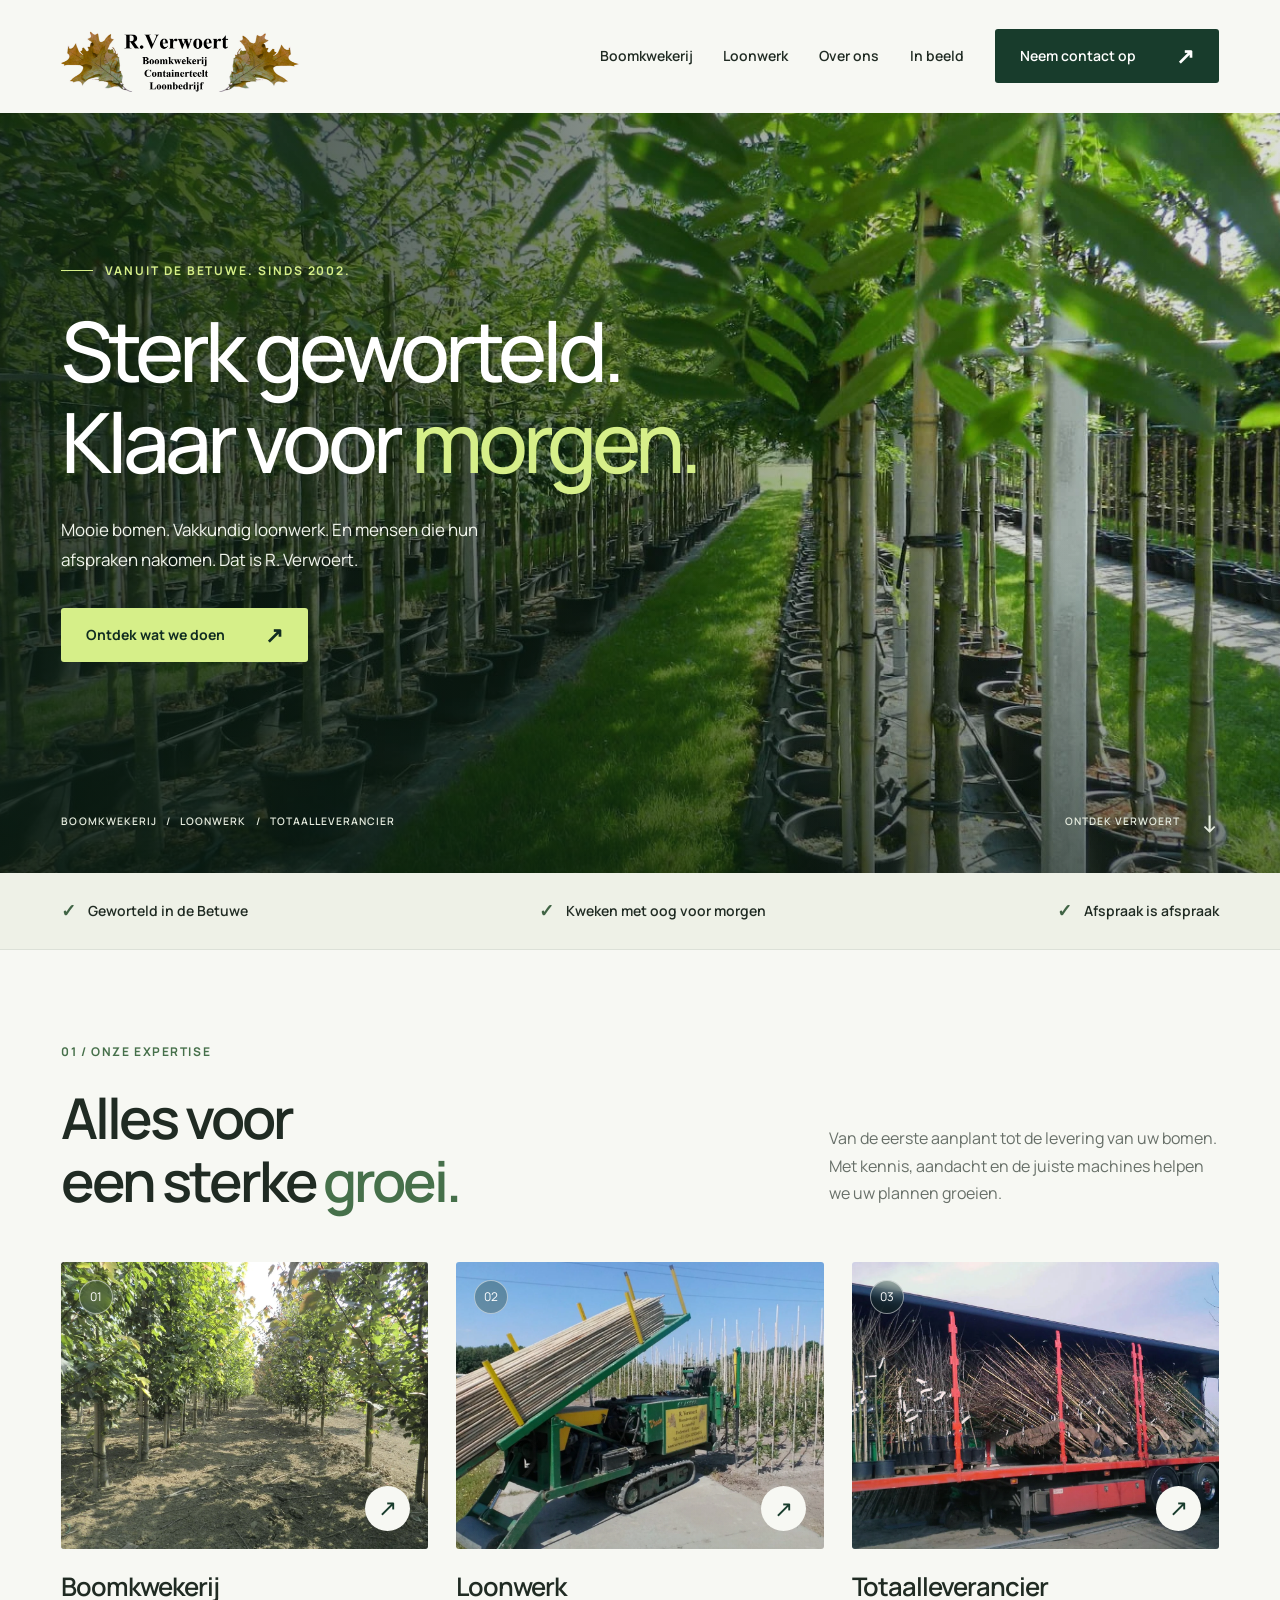
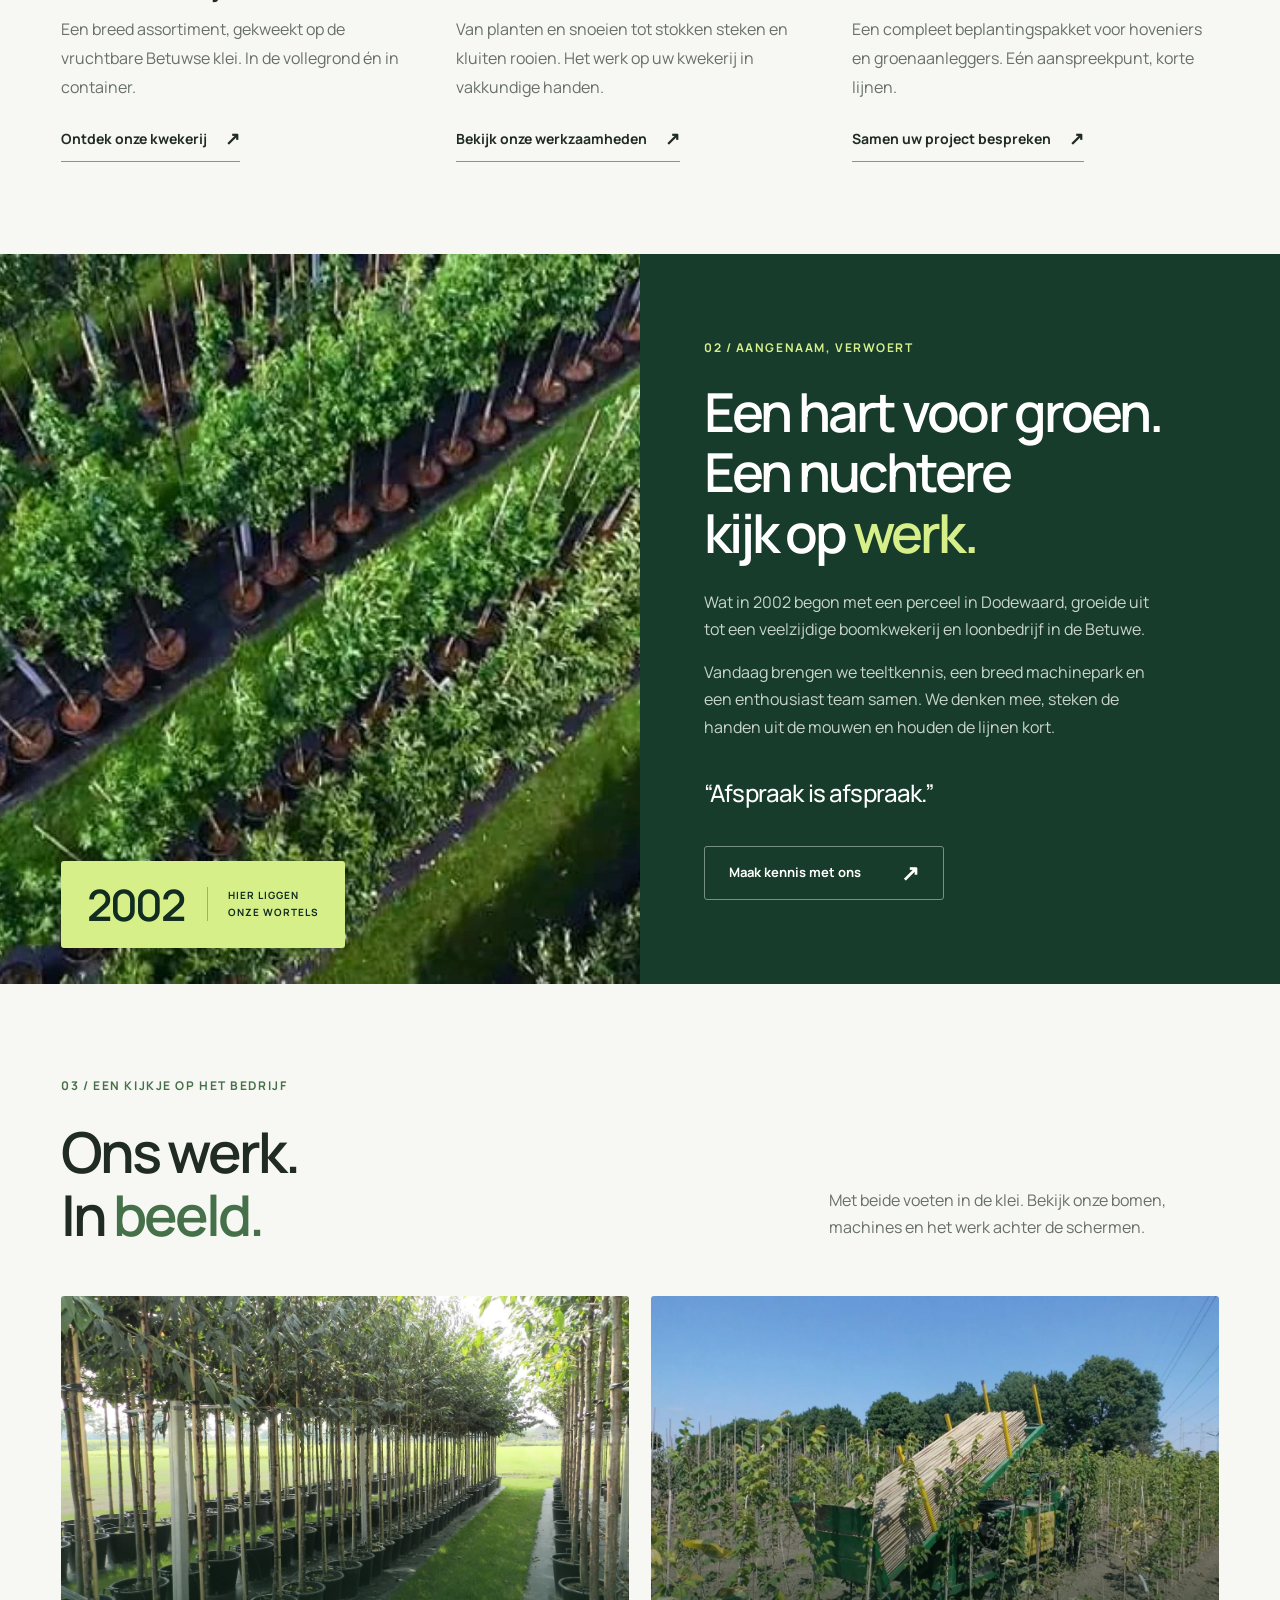
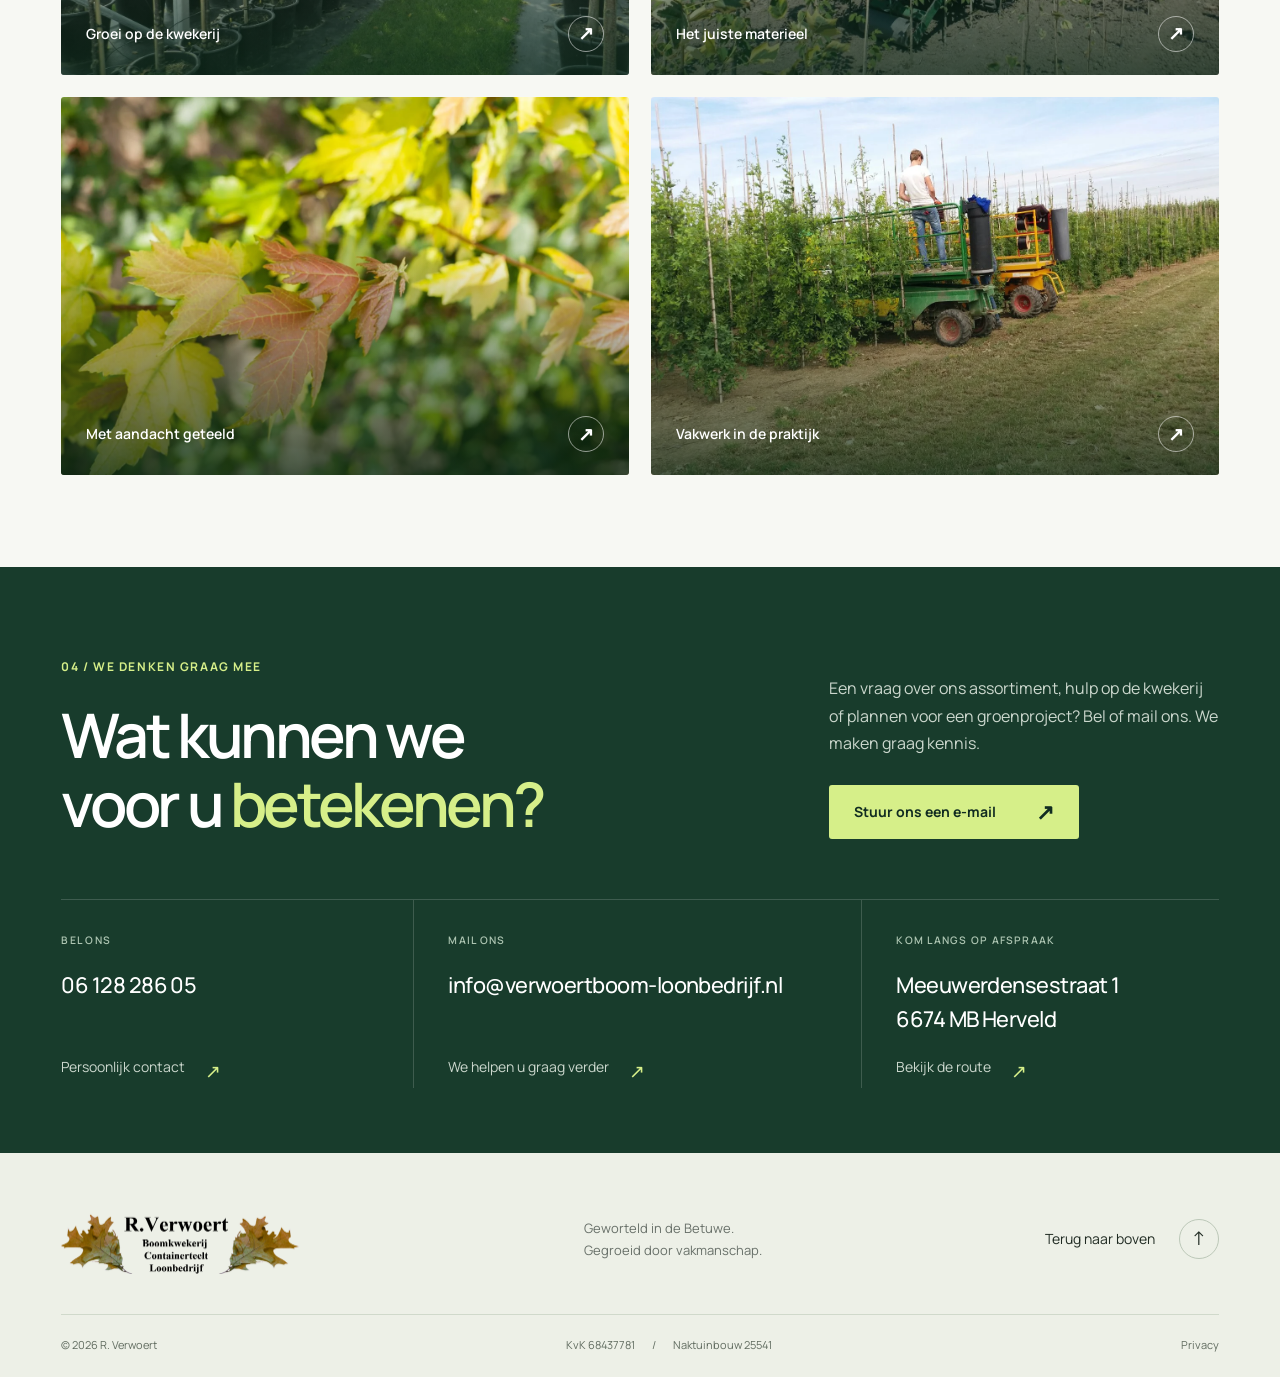
==== commit 618d5c91: "Use original Verwoert logo in every header and footer" ====
--- a/site/index.html
+++ b/site/index.html
@@ -23,11 +23,15 @@
   <body>
     <a class="skip-link" href="#main">Direct naar inhoud</a>
     <header class="site-header">
-      <a class="wordmark" href="./" aria-label="R. Verwoert, home"
-        ><span class="wordmark-name"
-          >R. VERWOERT<span class="brand-dot">.</span></span
-        ><span class="wordmark-sub">BOOMKWEKERIJ & LOONBEDRIJF</span></a
-      >
+      <a class="wordmark" href="./" aria-label="R. Verwoert, home">
+        <img
+          class="wordmark-logo"
+          src="assets/verwoert-logo.png"
+          alt="R. Verwoert — Boomkwekerij en Loonbedrijf"
+          width="480"
+          height="143"
+        />
+      </a>
       <button
         class="menu-toggle"
         aria-expanded="false"
@@ -362,11 +366,15 @@
     </main>
     <footer class="site-footer">
       <div class="container footer-top">
-        <a class="wordmark" href="./"
-          ><span class="wordmark-name"
-            >R. VERWOERT<span class="brand-dot">.</span></span
-          ><span class="wordmark-sub">BOOMKWEKERIJ & LOONBEDRIJF</span></a
-        >
+        <a class="wordmark" href="./" aria-label="R. Verwoert, home">
+          <img
+            class="wordmark-logo"
+            src="assets/verwoert-logo.png"
+            alt="R. Verwoert — Boomkwekerij en Loonbedrijf"
+            width="480"
+            height="143"
+          />
+        </a>
         <p>Geworteld in de Betuwe.<br />Gegroeid door vakmanschap.</p>
         <a class="back-top" href="#" aria-label="Terug naar boven"
           >Terug naar boven <span aria-hidden="true">↑</span></a
--- a/site/styles.css
+++ b/site/styles.css
@@ -123,27 +123,18 @@
   z-index: 30;
   border-bottom: 1px solid transparent;
 }
+.wordmark-logo {
+  display: block;
+  width: 240px;
+  height: auto;
+}
 .wordmark {
   display: inline-flex;
   flex-direction: column;
   flex-shrink: 0;
   line-height: 1.15;
 }
-.wordmark-name {
-  font-size: 1.7rem;
-  letter-spacing: -0.055em;
-  font-weight: 800;
-  white-space: nowrap;
-}
-.brand-dot {
-  color: #719247;
-}
-.wordmark-sub {
-  font-size: 0.625rem;
-  letter-spacing: 0.18em;
-  font-weight: 700;
-  margin-top: 7px;
-}
+
 .main-nav {
   display: flex;
   align-items: center;
@@ -927,12 +918,7 @@
     gap: 18px;
     padding-inline: 16px;
   }
-  .wordmark-name {
-    font-size: 1.45rem;
-  }
-  .wordmark-sub {
-    font-size: 0.5625rem;
-  }
+
   .hero {
     height: 710px;
     min-height: 600px;
@@ -971,9 +957,7 @@
     padding-block: 19px;
     min-height: 85px;
   }
-  .wordmark-name {
-    font-size: 1.5rem;
-  }
+
   .menu-toggle {
     display: flex;
     align-items: center;
@@ -1172,14 +1156,7 @@
   .site-header {
     min-height: 80px;
   }
-  .wordmark-name {
-    font-size: 1.4rem;
-  }
-  .wordmark-sub {
-    font-size: 0.5rem;
-    letter-spacing: 0.145em;
-    margin-top: 6px;
-  }
+
   .hero {
     min-height: 590px;
     height: calc(100svh - 80px);
@@ -1538,5 +1515,22 @@
 }
 
 @media (max-width: 600px) {
-  .detail-hero h1 { font-size: clamp(2.1rem, 10.5vw, 2.8rem); }
-}
+  .detail-hero h1 {
+    font-size: clamp(2.1rem, 10.5vw, 2.8rem);
+  }
+}
+
+/* Keep the complete original logo readable without crowding the mobile menu. */
+@media (max-width: 850px) {
+  .wordmark-logo {
+    width: 210px;
+  }
+}
+@media (max-width: 600px) {
+  .site-header {
+    gap: 1rem;
+  }
+  .wordmark-logo {
+    width: clamp(150px, 46vw, 180px);
+  }
+}
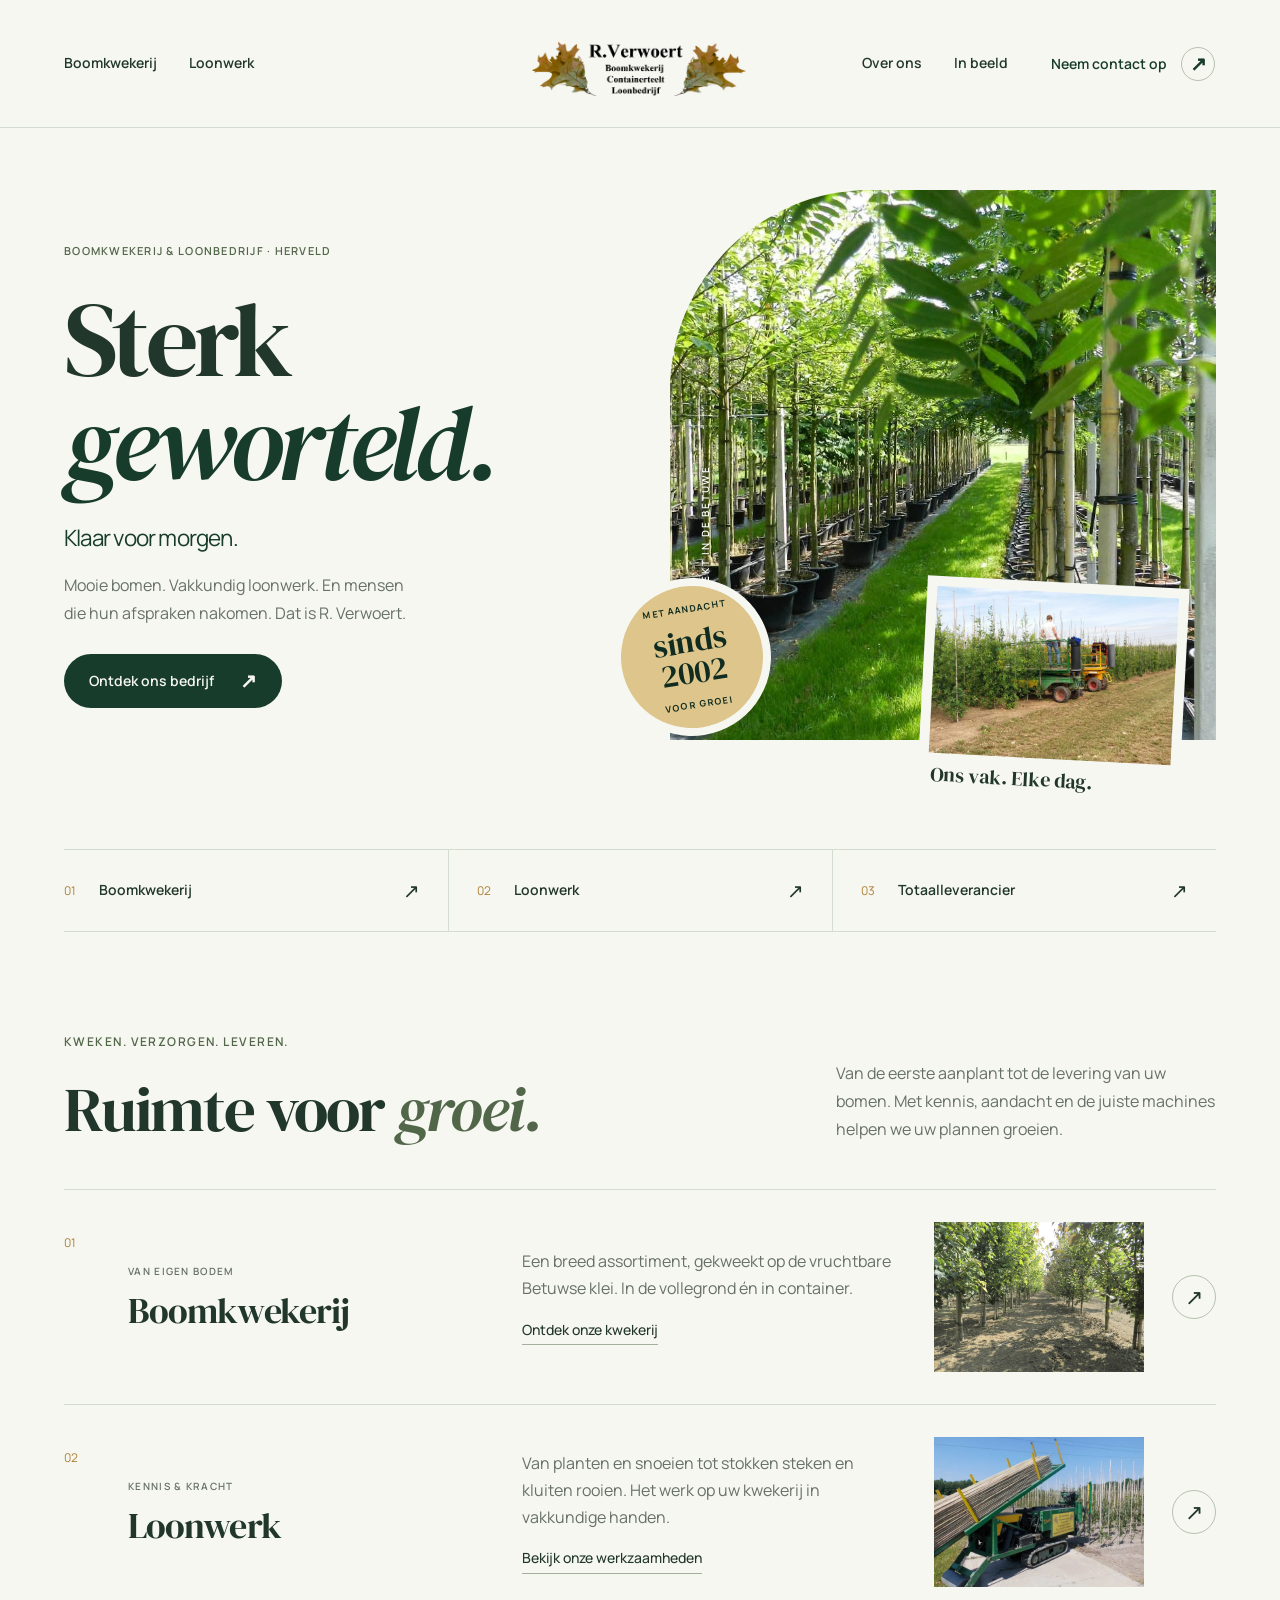
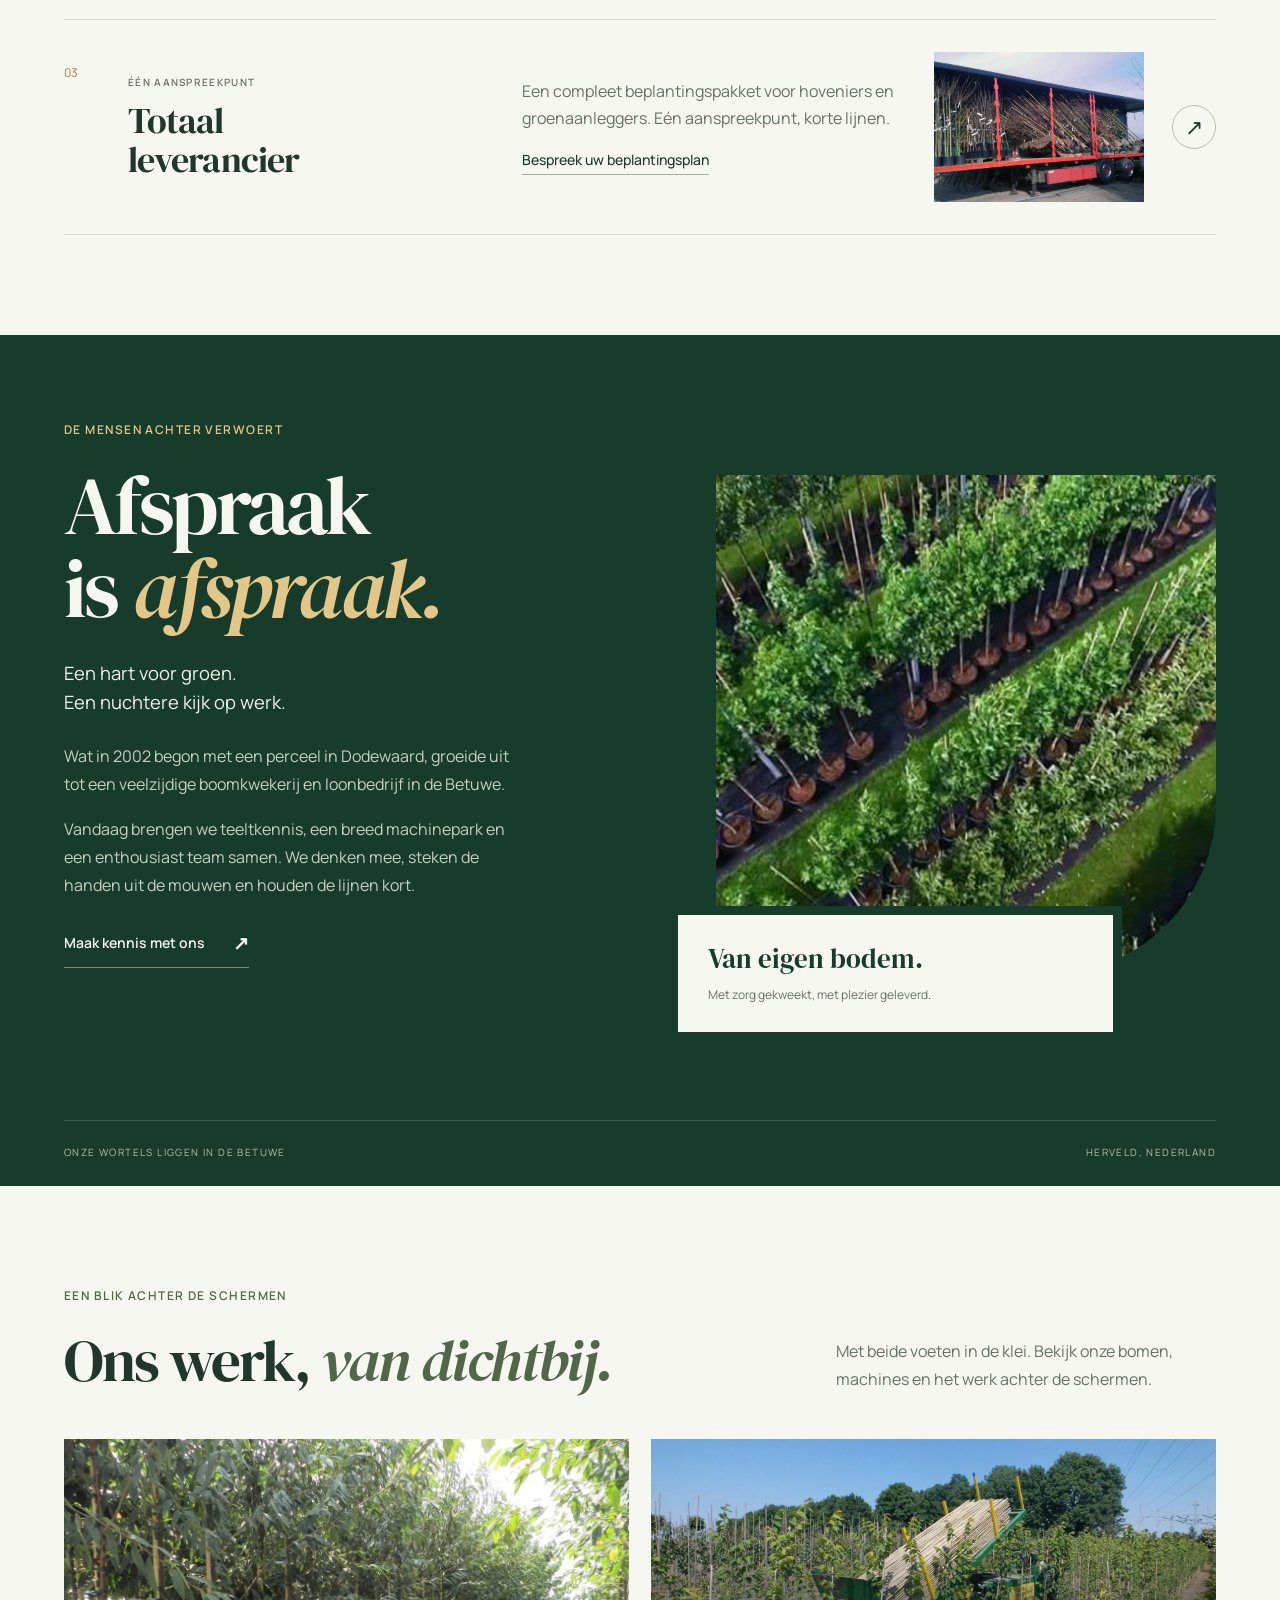
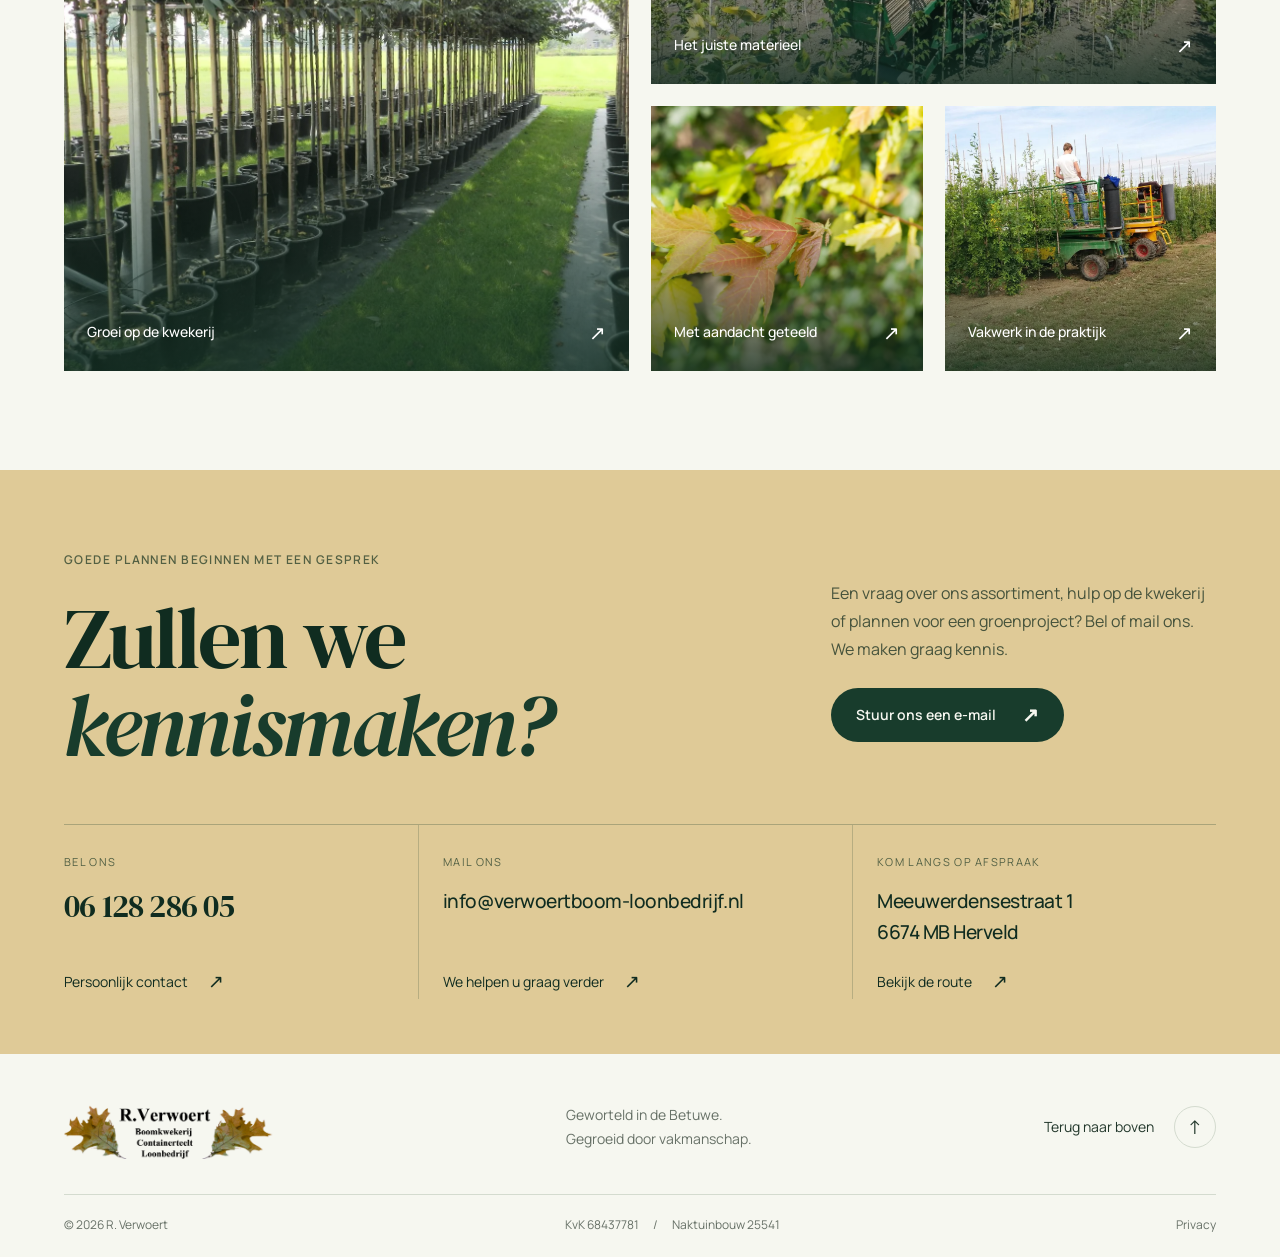
==== commit 4292ae75: "Give Verwoert a distinct editorial layout and typography" ====
--- a/site/index.html
+++ b/site/index.html
@@ -13,6 +13,13 @@
     <link
       rel="preload"
       href="assets/manrope-variable.woff2"
+      as="font"
+      type="font/woff2"
+      crossorigin
+    />
+    <link
+      rel="preload"
+      href="assets/dm-serif-normal.woff2"
       as="font"
       type="font/woff2"
       crossorigin
@@ -50,54 +57,57 @@
       </nav>
     </header>
     <main id="main">
-      <section class="hero" aria-labelledby="hero-heading">
-        <img
-          class="hero-image"
-          src="assets/hero.webp"
-          alt="Bomen op de kwekerij van R. Verwoert in de Betuwe"
-          width="1440"
-          height="810"
-          fetchpriority="high"
-        />
-        <div class="hero-shade"></div>
-        <div class="hero-content container">
-          <p class="eyebrow light">
-            <span></span> VANUIT DE BETUWE. SINDS 2002.
-          </p>
-          <h1 id="hero-heading">
-            Sterk geworteld.<br />Klaar voor <em>morgen.</em>
-          </h1>
+      <section class="field-hero container" aria-labelledby="hero-heading">
+        <div class="field-intro">
+          <p class="eyebrow">BOOMKWEKERIJ & LOONBEDRIJF · HERVELD</p>
+          <h1 id="hero-heading">Sterk<br /><em>geworteld.</em></h1>
+          <p class="hero-subtitle">Klaar voor morgen.</p>
           <p class="hero-intro">
             Mooie bomen. Vakkundig loonwerk. En mensen die hun afspraken
             nakomen. Dat is R. Verwoert.
           </p>
-          <a class="button button-lime" href="#expertise"
-            >Ontdek wat we doen <span aria-hidden="true">↗</span></a
-          >
-        </div>
-        <div class="hero-bottom container">
-          <span
-            >BOOMKWEKERIJ &nbsp; / &nbsp; LOONWERK &nbsp; / &nbsp;
-            TOTAALLEVERANCIER</span
-          ><a href="#expertise" aria-label="Scroll naar onze expertise"
-            >ONTDEK VERWOERT <span aria-hidden="true">↓</span></a
+          <a class="button button-dark" href="#expertise"
+            >Ontdek ons bedrijf <span aria-hidden="true">↗</span></a
+          >
+        </div>
+        <div class="field-composition">
+          <figure class="field-main-photo">
+            <img
+              src="assets/hero.webp"
+              alt="Groene lanen tussen de bomen op onze kwekerij in de Betuwe"
+              width="1440"
+              height="810"
+              fetchpriority="high"
+            />
+            <figcaption>GEKWEEKT IN DE BETUWE</figcaption>
+          </figure>
+          <div class="field-seal">
+            <span>MET AANDACHT</span><strong>sinds<br />2002</strong
+            ><span>VOOR GROEI</span>
+          </div>
+          <figure class="field-inset">
+            <img
+              src="assets/galerij-4.webp"
+              alt="Verwoert aan het werk tussen de bomen"
+              width="1600"
+              height="900"
+            />
+            <figcaption>Ons vak. Elke dag.</figcaption>
+          </figure>
+        </div>
+        <div class="field-index" aria-label="Onze specialismen">
+          <a href="boomkwekerij.html"
+            ><span>01</span> Boomkwekerij <span aria-hidden="true">↗</span></a
+          >
+          <a href="loonwerk.html"
+            ><span>02</span> Loonwerk <span aria-hidden="true">↗</span></a
+          >
+          <a href="boomkwekerij.html#totaalleverancier"
+            ><span>03</span> Totaalleverancier
+            <span aria-hidden="true">↗</span></a
           >
         </div>
       </section>
-      <div class="promise-bar">
-        <div class="container promise-inner">
-          <span
-            ><span class="check" aria-hidden="true">✓</span> Geworteld in de
-            Betuwe</span
-          ><span
-            ><span class="check" aria-hidden="true">✓</span> Kweken met oog voor
-            morgen</span
-          ><span
-            ><span class="check" aria-hidden="true">✓</span> Afspraak is
-            afspraak</span
-          >
-        </div>
-      </div>
       <section
         class="section container"
         id="expertise"
@@ -105,85 +115,83 @@
       >
         <div class="section-heading">
           <div>
-            <p class="eyebrow">01 / ONZE EXPERTISE</p>
-            <h2 id="expertise-heading">
-              Alles voor<br />een sterke <span class="text-green">groei.</span>
-            </h2>
+            <p class="eyebrow">KWEKEN. VERZORGEN. LEVEREN.</p>
+            <h2 id="expertise-heading">Ruimte voor <em>groei.</em></h2>
           </div>
           <p>
             Van de eerste aanplant tot de levering van uw bomen. Met kennis,
             aandacht en de juiste machines helpen we uw plannen groeien.
           </p>
         </div>
-        <div class="service-grid">
-          <a class="service-card" href="boomkwekerij.html"
-            ><div class="service-image">
-              <img
-                src="assets/kwekerij.webp"
-                alt="Bomen in de vollegrond op onze kwekerij"
-                width="900"
-                height="675"
-                loading="lazy"
-              /><span class="service-number">01</span
-              ><span class="circle-link" aria-hidden="true">↗</span>
-            </div>
-            <div class="service-copy">
+        <div class="service-list">
+          <a class="service-row" href="boomkwekerij.html">
+            <span class="service-index">01</span>
+            <div class="service-title">
+              <span class="service-category">VAN EIGEN BODEM</span>
               <h3>Boomkwekerij</h3>
+            </div>
+            <div class="service-description">
               <p>
                 Een breed assortiment, gekweekt op de vruchtbare Betuwse klei.
                 In de vollegrond én in container.
               </p>
-              <span class="text-link"
-                >Ontdek onze kwekerij <span aria-hidden="true">↗</span></span
-              >
-            </div></a
-          >
-          <a class="service-card" href="loonwerk.html"
-            ><div class="service-image">
-              <img
-                src="assets/loonwerk.webp"
-                alt="Gespecialiseerde machine aan het werk op de boomkwekerij"
-                width="900"
-                height="675"
-                loading="lazy"
-              /><span class="service-number">02</span
-              ><span class="circle-link" aria-hidden="true">↗</span>
-            </div>
-            <div class="service-copy">
+              <span>Ontdek onze kwekerij</span>
+            </div>
+            <img
+              src="assets/kwekerij.webp"
+              alt="Bomen in de vollegrond op onze kwekerij"
+              width="1440"
+              height="1080"
+              loading="lazy"
+            />
+            <span class="row-arrow" aria-hidden="true">↗</span>
+          </a>
+          <a class="service-row" href="loonwerk.html">
+            <span class="service-index">02</span>
+            <div class="service-title">
+              <span class="service-category">KENNIS & KRACHT</span>
               <h3>Loonwerk</h3>
+            </div>
+            <div class="service-description">
               <p>
                 Van planten en snoeien tot stokken steken en kluiten rooien. Het
                 werk op uw kwekerij in vakkundige handen.
               </p>
-              <span class="text-link"
-                >Bekijk onze werkzaamheden
-                <span aria-hidden="true">↗</span></span
-              >
-            </div></a
-          >
-          <a class="service-card" href="boomkwekerij.html#totaalleverancier"
-            ><div class="service-image">
-              <img
-                src="assets/assortiment.webp"
-                alt="Assortiment bomen en beplanting voor hoveniers en groenaanleggers"
-                width="900"
-                height="675"
-                loading="lazy"
-              /><span class="service-number">03</span
-              ><span class="circle-link" aria-hidden="true">↗</span>
-            </div>
-            <div class="service-copy">
-              <h3>Totaalleverancier</h3>
+              <span>Bekijk onze werkzaamheden</span>
+            </div>
+            <img
+              src="assets/loonwerk.webp"
+              alt="Gespecialiseerde machine voor de boomkwekerij"
+              width="1600"
+              height="900"
+              loading="lazy"
+            />
+            <span class="row-arrow" aria-hidden="true">↗</span>
+          </a>
+          <a class="service-row" href="boomkwekerij.html#totaalleverancier">
+            <span class="service-index">03</span>
+            <div class="service-title">
+              <span class="service-category">ÉÉN AANSPREEKPUNT</span>
+              <h3>
+                Totaal<span class="desktop-break"><br /></span>leverancier
+              </h3>
+            </div>
+            <div class="service-description">
               <p>
                 Een compleet beplantingspakket voor hoveniers en
                 groenaanleggers. Eén aanspreekpunt, korte lijnen.
               </p>
-              <span class="text-link"
-                >Samen uw project bespreken
-                <span aria-hidden="true">↗</span></span
-              >
-            </div></a
-          >
+              <span>Bespreek uw beplantingsplan</span>
+            </div>
+            <img
+              src="assets/assortiment.webp"
+              alt="Bomen geladen voor levering"
+              width="1600"
+              height="900"
+              loading="lazy"
+            />
+            <span class="row-arrow" aria-hidden="true">↗</span>
+          </a>
         </div>
       </section>
       <section
@@ -191,36 +199,45 @@
         id="over-ons"
         aria-labelledby="about-heading"
       >
-        <div class="about-photo">
-          <img
-            src="assets/over-ons.webp"
-            alt="Het containerveld van R. Verwoert van bovenaf"
-            width="1200"
-            height="1400"
-            loading="lazy"
-          />
-          <div class="since-stamp">
-            <strong>2002</strong><span>HIER LIGGEN<br />ONZE WORTELS</span>
-          </div>
-        </div>
-        <div class="about-content">
-          <p class="eyebrow light">02 / AANGENAAM, VERWOERT</p>
-          <h2 id="about-heading">
-            Een hart voor groen.<br />Een nuchtere<br />kijk op <em>werk.</em>
-          </h2>
-          <p>
-            Wat in 2002 begon met een perceel in Dodewaard, groeide uit tot een
-            veelzijdige boomkwekerij en loonbedrijf in de Betuwe.
-          </p>
-          <p>
-            Vandaag brengen we teeltkennis, een breed machinepark en een
-            enthousiast team samen. We denken mee, steken de handen uit de
-            mouwen en houden de lijnen kort.
-          </p>
-          <blockquote>“Afspraak is afspraak.”</blockquote>
-          <a class="button button-outline" href="#contact"
-            >Maak kennis met ons <span aria-hidden="true">↗</span></a
-          >
+        <div class="container about-layout">
+          <div class="about-content">
+            <p class="eyebrow light">DE MENSEN ACHTER VERWOERT</p>
+            <h2 id="about-heading">Afspraak<br />is <em>afspraak.</em></h2>
+            <p class="about-lead">
+              Een hart voor groen.<br />Een nuchtere kijk op werk.
+            </p>
+            <div class="about-story">
+              <p>
+                Wat in 2002 begon met een perceel in Dodewaard, groeide uit tot
+                een veelzijdige boomkwekerij en loonbedrijf in de Betuwe.
+              </p>
+              <p>
+                Vandaag brengen we teeltkennis, een breed machinepark en een
+                enthousiast team samen. We denken mee, steken de handen uit de
+                mouwen en houden de lijnen kort.
+              </p>
+            </div>
+            <a class="text-link light-link" href="#contact"
+              >Maak kennis met ons <span aria-hidden="true">↗</span></a
+            >
+          </div>
+          <figure class="about-photo">
+            <img
+              src="assets/over-ons.webp"
+              alt="Het containerveld van R. Verwoert van bovenaf"
+              width="1080"
+              height="1080"
+              loading="lazy"
+            />
+            <figcaption>
+              <strong>Van eigen bodem.</strong
+              ><span>Met zorg gekweekt, met plezier geleverd.</span>
+            </figcaption>
+          </figure>
+          <div class="about-footnote">
+            <span>ONZE WORTELS LIGGEN IN DE BETUWE</span
+            ><span>HERVELD, NEDERLAND</span>
+          </div>
         </div>
       </section>
       <section
@@ -230,10 +247,8 @@
       >
         <div class="section-heading">
           <div>
-            <p class="eyebrow">03 / EEN KIJKJE OP HET BEDRIJF</p>
-            <h2 id="gallery-heading">
-              Ons werk.<br />In <span class="text-green">beeld.</span>
-            </h2>
+            <p class="eyebrow">EEN BLIK ACHTER DE SCHERMEN</p>
+            <h2 id="gallery-heading">Ons werk, <em>van dichtbij.</em></h2>
           </div>
           <p>
             Met beide voeten in de klei. Bekijk onze bomen, machines en het werk
@@ -315,10 +330,10 @@
         <div class="container">
           <div class="contact-top">
             <div>
-              <p class="eyebrow light">04 / WE DENKEN GRAAG MEE</p>
-              <h2 id="contact-heading">
-                Wat kunnen we<br />voor u <em>betekenen?</em>
-              </h2>
+              <p class="eyebrow light">
+                GOEDE PLANNEN BEGINNEN MET EEN GESPREK
+              </p>
+              <h2 id="contact-heading">Zullen we<br /><em>kennismaken?</em></h2>
             </div>
             <div class="contact-intro">
               <p>
--- a/site/styles.css
+++ b/site/styles.css
@@ -5,32 +5,48 @@
   font-weight: 200 800;
   font-display: swap;
 }
+@font-face {
+  font-family: "DM Serif";
+  src: url("assets/dm-serif-normal.woff2") format("woff2");
+  font-style: normal;
+  font-weight: 400;
+  font-display: swap;
+}
+@font-face {
+  font-family: "DM Serif";
+  src: url("assets/dm-serif-italic.woff2") format("woff2");
+  font-style: italic;
+  font-weight: 400;
+  font-display: swap;
+}
 :root {
   --forest: #183c2c;
-  --forest-deep: #112c21;
-  --green: #46704a;
-  --lime: #d6ef89;
-  --ink: #202b23;
-  --muted: #687069;
-  --paper: #f7f8f3;
-  --line: #dce1d8;
+  --forest-deep: #102c20;
+  --green: #52664a;
+  --gold: #ae8037;
+  --lime: #e2c788;
+  --ink: #22372b;
+  --muted: #677167;
+  --paper: #f6f7f0;
+  --line: #d4dbcf;
   --white: #fff;
-  --gutter: clamp(1.25rem, 4.8vw, 5rem);
+  --gutter: clamp(22px, 5vw, 80px);
 }
 * {
   box-sizing: border-box;
 }
 html {
   scroll-behavior: smooth;
-  scroll-padding-top: 110px;
+  scroll-padding-top: 35px;
 }
 body {
   margin: 0;
   background: var(--paper);
   color: var(--ink);
-  font-family: Manrope, Arial, sans-serif;
-  font-size: 16px;
-  line-height: 1.7;
+  font:
+    16px/1.75 Manrope,
+    Arial,
+    sans-serif;
   -webkit-font-smoothing: antialiased;
 }
 body.menu-open {
@@ -49,8 +65,8 @@
   cursor: pointer;
 }
 img {
+  display: block;
   max-width: 100%;
-  display: block;
 }
 h1,
 h2,
@@ -60,45 +76,60 @@
   margin: 0;
 }
 h1,
-h2,
+h2 {
+  font-family: "DM Serif", Georgia, serif;
+  font-weight: 400;
+  line-height: 1.06;
+  letter-spacing: -0.035em;
+}
+h1 {
+  font-size: clamp(3.5rem, 6.3vw, 6.6rem);
+}
+h2 {
+  font-size: clamp(2.8rem, 4.9vw, 4.8rem);
+}
 h3 {
-  line-height: 1.12;
+  font-size: 1.4rem;
+  line-height: 1.25;
   font-weight: 600;
-}
-h2 {
-  font-size: clamp(2.5rem, 4.4vw, 4.4rem);
-  letter-spacing: -0.055em;
-}
-h3 {
-  font-size: 1.6rem;
-  letter-spacing: -0.04em;
+  letter-spacing: -0.035em;
 }
 h1 em,
 h2 em {
-  font-style: normal;
-  color: var(--lime);
-}
-button,
-a {
+  font-weight: 400;
+  color: var(--green);
+}
+a,
+button {
   -webkit-tap-highlight-color: transparent;
 }
 a:focus-visible,
-button:focus-visible,
-summary:focus-visible {
-  outline: 3px solid #739926;
+button:focus-visible {
+  outline: 3px solid var(--gold);
   outline-offset: 6px;
 }
 .container {
+  max-width: 1560px;
   width: 100%;
-  max-width: 1600px;
+  padding-inline: var(--gutter);
   margin-inline: auto;
-  padding-inline: var(--gutter);
 }
 .section {
-  padding-block: clamp(4.5rem, 7.2vw, 7.5rem);
+  padding-block: clamp(64px, 7.8vw, 116px);
 }
 .text-green {
   color: var(--green);
+}
+.eyebrow {
+  font-size: 0.75rem;
+  line-height: 1.7;
+  font-weight: 600;
+  letter-spacing: 0.12em;
+  color: var(--green);
+  margin-bottom: 24px;
+}
+.eyebrow.light {
+  color: var(--lime);
 }
 .skip-link {
   position: fixed;
@@ -111,55 +142,61 @@
 .skip-link:focus {
   top: 10px;
 }
+/* A centered masthead gives the original business identity room. */
 .site-header {
-  min-height: 100px;
+  position: relative;
+  z-index: 30;
+  min-height: 128px;
+  margin-inline: auto;
+  padding: 22px var(--gutter);
   display: flex;
   align-items: center;
   justify-content: space-between;
-  gap: 2rem;
-  padding: 20px var(--gutter);
+  gap: 24px;
   background: var(--paper);
-  position: relative;
-  z-index: 30;
-  border-bottom: 1px solid transparent;
-}
-.wordmark-logo {
-  display: block;
-  width: 240px;
-  height: auto;
+  border-bottom: 1px solid var(--line);
+}
+.site-header > .wordmark {
+  position: absolute;
+  left: 50%;
+  top: 50%;
+  transform: translate(-50%, -50%);
 }
 .wordmark {
   display: inline-flex;
-  flex-direction: column;
   flex-shrink: 0;
-  line-height: 1.15;
-}
-
+}
+.wordmark-logo {
+  width: 216px;
+  height: auto;
+}
 .main-nav {
   display: flex;
+  width: 100%;
   align-items: center;
-  gap: clamp(1.2rem, 2.4vw, 2.6rem);
+  gap: 32px;
 }
 .main-nav > a {
   font-size: 0.875rem;
   font-weight: 600;
   white-space: nowrap;
-}
-.main-nav > a:not(.button) {
-  padding-block: 12px;
+  padding: 10px 0;
   position: relative;
+}
+.main-nav > a:nth-child(3) {
+  margin-left: auto;
 }
 .main-nav > a:not(.button)::after {
   content: "";
   position: absolute;
-  bottom: 5px;
+  bottom: 3px;
   left: 0;
   width: 100%;
   height: 1px;
-  background: var(--forest);
+  background: var(--gold);
   transform: scaleX(0);
   transform-origin: left;
-  transition: transform 0.2s;
+  transition: transform 0.25s;
 }
 .main-nav > a:hover::after,
 .main-nav > a[aria-current="page"]::after {
@@ -169,507 +206,592 @@
   display: inline-flex;
   align-items: center;
   justify-content: space-between;
-  gap: 2.5rem;
+  gap: 26px;
   min-height: 54px;
-  padding: 15px 24px;
-  font-size: 0.9rem;
-  line-height: 1.5;
-  font-weight: 700;
+  padding: 14px 24px;
+  font-size: 0.875rem;
+  line-height: 1.55;
+  font-weight: 600;
   border: 1px solid transparent;
-  border-radius: 3px;
+  border-radius: 100px;
   transition:
     background 0.2s,
     transform 0.2s;
 }
-.button span {
-  font-size: 1.35rem;
+.button > span {
+  font-size: 1.25rem;
   line-height: 1;
 }
 .button:hover {
   transform: translateY(-2px);
 }
-.button-dark {
+.button-dark,
+.button-lime {
   background: var(--forest);
-  color: var(--white);
-}
-.button-dark:hover {
-  background: var(--forest-deep);
-}
-.button-lime {
-  background: var(--lime);
-  color: var(--forest-deep);
-}
+  color: var(--paper);
+}
+.button-dark:hover,
 .button-lime:hover {
-  background: #e3faa9;
+  background: #30573e;
 }
 .button-outline {
-  border-color: #789082;
-  color: var(--white);
-}
-.button-outline:hover {
-  background: #ffffff0f;
+  color: var(--paper);
+  border-color: #a8b7a1;
+}
+.site-header .nav-contact {
+  background: transparent;
+  color: var(--forest);
+  padding: 10px 0 10px 10px;
+  min-height: 44px;
+  gap: 14px;
+  border-radius: 0;
+}
+.nav-contact > span {
+  width: 34px;
+  height: 34px;
+  display: grid;
+  place-items: center;
+  border: 1px solid #b6c1af;
+  border-radius: 50%;
 }
 .menu-toggle {
   display: none;
 }
-.hero {
-  min-height: 640px;
-  height: min(760px, calc(100svh - 100px));
+/* Opening spread: editorial type, arched nursery photo, and a working inset. */
+.field-hero {
+  display: grid;
+  grid-template-columns: 1fr 1.04fr;
+  column-gap: 7%;
+  padding-top: 62px;
   position: relative;
-  display: flex;
-  align-items: center;
+}
+.field-intro {
+  align-self: center;
+  padding-bottom: 45px;
+  position: relative;
+  z-index: 2;
+}
+.field-intro .eyebrow {
+  font-size: 0.6875rem;
+  letter-spacing: 0.115em;
+  margin-bottom: 27px;
+}
+.field-hero h1 {
+  font-size: clamp(5rem, 8.15vw, 8.2rem);
+  line-height: 0.99;
+  letter-spacing: -0.045em;
+}
+.field-hero h1 em {
+  color: var(--forest);
+}
+.hero-subtitle {
+  font-size: 1.4rem;
+  letter-spacing: -0.035em;
+  line-height: 1.5;
+  margin-top: 27px;
+  color: var(--forest);
+}
+.hero-intro {
+  max-width: 355px;
+  margin-top: 16px;
+  margin-bottom: 27px;
+  color: var(--muted);
+  font-size: 1rem;
+}
+.field-composition {
+  position: relative;
+  min-width: 0;
+  padding-right: 0;
+  padding-bottom: 65px;
+}
+.field-main-photo {
+  position: relative;
+  height: 550px;
   overflow: hidden;
-  color: var(--white);
-  background: var(--forest);
-}
-.hero-image {
-  position: absolute;
-  inset: 0;
+  border-radius: 200px 0 0 0;
+}
+.field-main-photo img {
   width: 100%;
   height: 100%;
   object-fit: cover;
-  object-position: 50% 54%;
-}
-.hero-shade {
+  object-position: 59% center;
+}
+.field-main-photo figcaption {
   position: absolute;
-  inset: 0;
-  background:
-    linear-gradient(
-      90deg,
-      rgba(9, 27, 17, 0.81) 0%,
-      rgba(9, 27, 17, 0.59) 38%,
-      rgba(9, 27, 17, 0.15) 80%
-    ),
-    linear-gradient(0deg, rgba(6, 20, 12, 0.52), transparent 45%);
-}
-.hero-content {
-  position: relative;
-  padding-top: 30px;
-  padding-bottom: 92px;
-}
-.eyebrow {
-  font-size: 0.75rem;
-  letter-spacing: 0.13em;
+  left: 27px;
+  top: 50%;
+  writing-mode: vertical-rl;
+  transform: rotate(180deg);
+  font-size: 0.625rem;
+  font-weight: 600;
+  letter-spacing: 0.18em;
+  color: white;
+  text-shadow: 0 1px 8px #102c20;
+}
+.field-inset {
+  position: absolute;
+  right: 32px;
+  bottom: 0;
+  width: 48%;
+  padding: 10px;
+  background: var(--paper);
+  transform: rotate(3deg);
+}
+.field-inset img {
+  width: 100%;
+  height: auto;
+  aspect-ratio: 1.45;
+  object-fit: cover;
+}
+.field-inset figcaption {
+  font-family: "DM Serif", Georgia, serif;
+  font-size: 1.25rem;
+  line-height: 1.3;
+  padding: 8px 3px 2px;
+}
+.field-seal {
+  position: absolute;
+  left: -49px;
+  bottom: 77px;
+  background: #ddc58b;
+  color: var(--forest-deep);
+  border-radius: 50%;
+  width: 142px;
+  height: 142px;
+  display: flex;
+  flex-direction: column;
+  align-items: center;
+  justify-content: center;
+  gap: 9px;
+  transform: rotate(-9deg);
+  box-shadow: 0 0 0 8px var(--paper);
+}
+.field-seal span {
+  font-size: 0.5625rem;
+  letter-spacing: 0.14em;
   font-weight: 700;
-  color: var(--green);
-  margin-bottom: 25px;
-  line-height: 1.6;
-}
-.eyebrow.light {
-  color: var(--lime);
-}
-.hero .eyebrow {
+}
+.field-seal strong {
+  font-family: "DM Serif", Georgia, serif;
+  font-weight: 400;
+  font-size: 2rem;
+  line-height: 0.98;
+  text-align: center;
+}
+.field-index {
+  grid-column: 1/-1;
+  display: grid;
+  grid-template-columns: repeat(3, minmax(0, 1fr));
+  border-top: 1px solid var(--line);
+  border-bottom: 1px solid var(--line);
+  margin-top: 44px;
+}
+.field-index a {
   display: flex;
   align-items: center;
-  gap: 12px;
-  letter-spacing: 0.16em;
-}
-.hero .eyebrow > span {
-  height: 1px;
-  width: 32px;
-  background: var(--lime);
-}
-.hero h1 {
-  font-size: clamp(3.7rem, 6.5vw, 6.5rem);
-  letter-spacing: -0.06em;
-  line-height: 1.09;
-  max-width: 1100px;
-  font-weight: 500;
-}
-.hero-intro {
-  font-size: 1.0625rem;
-  max-width: 420px;
-  line-height: 1.8;
-  margin-top: 28px;
-  margin-bottom: 32px;
-  color: #f2f5ed;
-}
-.hero-bottom {
-  position: absolute;
-  bottom: 30px;
-  left: 50%;
-  transform: translateX(-50%);
-  display: flex;
-  justify-content: space-between;
-  align-items: center;
-  gap: 20px;
-  font-size: 0.65rem;
-  letter-spacing: 0.1em;
-  font-weight: 600;
-  color: #e5ebde;
-}
-.hero-bottom a {
-  display: flex;
-  align-items: center;
-  gap: 20px;
-}
-.hero-bottom a > span {
-  font-size: 1.5rem;
-}
-.promise-bar {
-  border-bottom: 1px solid var(--line);
-  background: #eef1e7;
-}
-.promise-inner {
-  display: flex;
-  align-items: center;
-  justify-content: space-between;
-  gap: 20px;
-  min-height: 76px;
-  padding-block: 20px;
-}
-.promise-inner > span {
+  gap: 23px;
+  padding: 23px 28px 23px 0;
   font-size: 0.875rem;
   font-weight: 600;
-  display: flex;
-  gap: 12px;
-  align-items: center;
-}
-.check {
-  color: #406445;
-  font-size: 1.1rem;
-}
+  transition: color 0.2s;
+}
+.field-index a + a {
+  padding-left: 28px;
+  border-left: 1px solid var(--line);
+}
+.field-index a > span:first-child {
+  font-size: 0.75rem;
+  font-weight: 400;
+  color: var(--gold);
+}
+.field-index a > span:last-child {
+  font-size: 1.25rem;
+  margin-left: auto;
+  font-weight: 400;
+}
+.field-index a:hover {
+  color: var(--gold);
+}
+/* Open service rows, closer to a grower's catalogue than a grid of cards. */
 .section-heading {
   display: flex;
   justify-content: space-between;
-  gap: 4rem;
   align-items: flex-end;
-  margin-bottom: 50px;
+  gap: 45px;
+  margin-bottom: 46px;
 }
 .section-heading > p {
-  max-width: 390px;
   color: var(--muted);
-  padding-bottom: 5px;
   font-size: 1rem;
-}
-.service-grid {
+  max-width: 380px;
+}
+.section-heading h2 em {
+  white-space: nowrap;
+}
+.service-list {
+  border-top: 1px solid var(--line);
+}
+.service-row {
   display: grid;
-  grid-template-columns: repeat(3, minmax(0, 1fr));
+  grid-template-columns: 36px 1fr 1.05fr 210px 44px;
+  align-items: center;
   gap: 28px;
-}
-.service-card {
+  border-bottom: 1px solid var(--line);
+  padding: 32px 0;
+  transition: background 0.3s;
+}
+.service-index {
+  color: var(--gold);
+  font-size: 0.75rem;
+  align-self: start;
+  padding-top: 10px;
+}
+.service-category {
+  font-size: 0.625rem;
+  letter-spacing: 0.13em;
+  color: var(--muted);
+  font-weight: 600;
   display: block;
+  margin-bottom: 10px;
+}
+.service-title h3 {
+  font-family: "DM Serif", Georgia, serif;
+  font-size: clamp(1.8rem, 2.85vw, 2.75rem);
+  font-weight: 400;
+  line-height: 1.07;
+  letter-spacing: -0.025em;
+}
+.service-description p {
+  font-size: 1rem;
+  line-height: 1.7;
+  color: var(--muted);
+}
+.service-description > span {
+  display: inline-block;
+  font-size: 0.875rem;
+  margin-top: 15px;
+  border-bottom: 1px solid #a3b09b;
+  padding-bottom: 2px;
+  font-weight: 500;
+}
+.service-row > img {
+  width: 100%;
+  height: 150px;
+  object-fit: cover;
+  transition: filter 0.3s;
+}
+.row-arrow {
+  width: 44px;
+  height: 44px;
+  border: 1px solid #b6c1af;
+  border-radius: 50%;
+  display: grid;
+  place-items: center;
+  font-size: 1.4rem;
+  transition:
+    background 0.3s,
+    color 0.3s;
+}
+.service-row:hover .row-arrow {
+  background: var(--forest);
+  color: var(--white);
+  border-color: var(--forest);
+}
+.service-row:hover .service-title {
+  color: var(--green);
+}
+/* The company's own promise is the centre of the story. */
+.about-section {
+  background: var(--forest);
+  color: var(--paper);
+  padding-block: 85px 25px;
+}
+.about-layout {
+  display: grid;
+  grid-template-columns: 1.12fr 1fr;
+  gap: 50px 8%;
+}
+.about-content h2 {
+  font-size: clamp(3.5rem, 6.4vw, 6.3rem);
+  line-height: 1.02;
+}
+.about-content h2 em {
+  color: var(--lime);
+}
+.about-lead {
+  font-size: 1.15rem;
+  line-height: 1.6;
+  margin-top: 28px;
+  color: #f0f2e9;
+}
+.about-story {
+  max-width: 460px;
+  margin-top: 24px;
+  color: #c5d0c1;
+  font-size: 1rem;
+}
+.about-story p + p {
+  margin-top: 17px;
+}
+.text-link {
+  display: inline-flex;
+  align-items: center;
+  gap: 28px;
+  font-size: 0.875rem;
+  font-weight: 600;
+  border-bottom: 1px solid #a7b19f;
+  padding-bottom: 7px;
+}
+.text-link > span {
+  font-size: 1.2rem;
+}
+.light-link {
+  margin-top: 28px;
+  color: var(--paper);
+  border-color: #778e74;
+}
+.about-photo {
+  position: relative;
+  align-self: center;
   min-width: 0;
-}
-.service-image {
+  margin-top: 55px;
+  padding-bottom: 95px;
+}
+.about-photo > img {
+  width: 100%;
+  height: 500px;
+  object-fit: cover;
+  border-radius: 0 0 170px 0;
+}
+.about-photo figcaption {
+  position: absolute;
+  left: -38px;
+  bottom: 38px;
+  width: 87%;
+  background: var(--paper);
+  color: var(--forest);
+  padding: 25px 30px;
+  box-shadow: 0 0 0 9px var(--forest);
+}
+.about-photo figcaption strong {
+  font-family: "DM Serif", Georgia, serif;
+  display: block;
+  font-weight: 400;
+  font-size: 1.7rem;
+  line-height: 1.4;
+}
+.about-photo figcaption span {
+  font-size: 0.75rem;
+  color: var(--muted);
+}
+.about-footnote {
+  grid-column: 1/-1;
+  border-top: 1px solid #ffffff26;
+  padding-top: 23px;
+  display: flex;
+  justify-content: space-between;
+  gap: 20px;
+  font-size: 0.625rem;
+  letter-spacing: 0.14em;
+  color: #afc0aa;
+}
+/* An asymmetric photographic spread. */
+.gallery-section .section-heading h2 {
+  font-size: clamp(2.6rem, 4.6vw, 4.6rem);
+}
+.gallery-grid {
+  display: grid;
+  grid-template-columns: repeat(12, minmax(0, 1fr));
+  grid-template-rows: 245px 265px;
+  gap: 22px;
+}
+.gallery-item {
   position: relative;
-  aspect-ratio: 1.28;
+  border: 0;
+  padding: 0;
+  background: var(--forest);
   overflow: hidden;
-  border-radius: 3px;
-}
-.service-image::after {
-  content: "";
-  position: absolute;
-  inset: 0;
-  background: linear-gradient(0deg, #09251633, transparent 55%);
-  pointer-events: none;
-}
-.service-image img {
+  min-width: 0;
+  isolation: isolate;
+  text-align: left;
+}
+.gallery-item:nth-child(1) {
+  grid-column: 1/7;
+  grid-row: 1/3;
+}
+.gallery-item:nth-child(2) {
+  grid-column: 7/13;
+  grid-row: 1;
+}
+.gallery-item:nth-child(3) {
+  grid-column: 7/10;
+  grid-row: 2;
+}
+.gallery-item:nth-child(4) {
+  grid-column: 10/13;
+  grid-row: 2;
+}
+.gallery-item img {
   width: 100%;
   height: 100%;
   object-fit: cover;
   transition: transform 0.6s;
 }
-.service-card:hover img {
-  transform: scale(1.045);
-}
-.service-number {
-  position: absolute;
-  top: 18px;
-  left: 18px;
-  color: var(--white);
-  font-size: 0.75rem;
-  border: 1px solid #ffffff80;
-  background: #16342655;
-  backdrop-filter: blur(6px);
-  border-radius: 50%;
-  width: 34px;
-  height: 34px;
-  display: grid;
-  place-items: center;
-}
-.circle-link {
-  position: absolute;
-  right: 18px;
-  bottom: 18px;
-  border-radius: 50%;
-  background: var(--paper);
-  color: var(--forest);
-  height: 45px;
-  width: 45px;
-  display: grid;
-  place-items: center;
-  font-size: 1.45rem;
-  z-index: 1;
-  transition: background 0.2s;
-}
-.service-card:hover .circle-link {
-  background: var(--lime);
-}
-.service-copy {
-  padding-top: 24px;
-}
-.service-copy p {
-  color: var(--muted);
-  font-size: 0.9375rem;
-  line-height: 1.8;
-  margin-block: 14px 22px;
-}
-.text-link {
-  font-size: 0.8125rem;
-  font-weight: 700;
-  display: inline-flex;
-  gap: 18px;
-  align-items: center;
-  border-bottom: 1px solid #839880;
-  padding-bottom: 7px;
-}
-.text-link span {
-  font-size: 1.1rem;
-}
-.about-section {
-  display: grid;
-  grid-template-columns: 1fr 1fr;
-  background: var(--forest);
-  color: var(--white);
-}
-.about-photo {
-  position: relative;
-  min-height: 730px;
-  overflow: hidden;
-}
-.about-photo > img {
-  width: 100%;
-  height: 100%;
-  position: absolute;
-  object-fit: cover;
-  object-position: center;
-}
-.since-stamp {
-  position: absolute;
-  bottom: 36px;
-  left: var(--gutter);
-  padding: 22px 26px;
-  background: var(--lime);
-  color: var(--forest-deep);
-  display: flex;
-  align-items: center;
-  gap: 24px;
-  border-radius: 3px;
-}
-.since-stamp strong {
-  font-size: 2.7rem;
-  letter-spacing: -0.06em;
-  line-height: 1;
-  font-weight: 600;
-}
-.since-stamp span {
-  font-size: 0.625rem;
-  letter-spacing: 0.1em;
-  line-height: 1.7;
-  font-weight: 700;
-  border-left: 1px solid #183c2c55;
-  padding-left: 20px;
-}
-.about-content {
-  padding: clamp(3rem, 5vw, 6rem);
-  align-self: center;
-}
-.about-content h2 {
-  font-size: clamp(2.5rem, 4.2vw, 4.2rem);
-  margin-bottom: 26px;
-}
-.about-content > p:not(.eyebrow) {
-  max-width: 460px;
-  color: #c9d5c9;
-  font-size: 0.9375rem;
-  margin-bottom: 16px;
-}
-.about-content blockquote {
-  font-size: 1.5rem;
-  letter-spacing: -0.035em;
-  font-weight: 500;
-  margin: 32px 0;
-}
-.about-content .button {
-  font-size: 0.8125rem;
-}
-.gallery-grid {
-  display: grid;
-  grid-template-columns: 1.12fr 0.88fr 0.88fr 1.12fr;
-  gap: 22px;
-}
-.gallery-item {
-  background: var(--forest);
-  border: 0;
-  position: relative;
-  border-radius: 3px;
-  overflow: hidden;
-  padding: 0;
-  aspect-ratio: 1;
-  min-width: 0;
-  text-align: left;
-  isolation: isolate;
-}
-.gallery-item.gallery-wide {
-  grid-column: span 2;
-  aspect-ratio: 1.5;
-}
-.gallery-item:not(.gallery-wide) {
-  grid-column: span 2;
-  aspect-ratio: 1.5;
-}
-.gallery-item img {
-  height: 100%;
-  width: 100%;
-  object-fit: cover;
-  transition: transform 0.6s;
-}
 .gallery-item::after {
   content: "";
   position: absolute;
-  inset: 40% 0 0;
-  background: linear-gradient(transparent, #092617bb);
-  z-index: 0;
+  inset: 45% 0 0;
+  background: linear-gradient(transparent, #102c20c9);
 }
 .gallery-item > span {
   position: absolute;
-  bottom: 23px;
-  left: 25px;
-  right: 25px;
+  left: 23px;
+  right: 23px;
+  bottom: 22px;
   display: flex;
+  align-items: center;
   justify-content: space-between;
-  gap: 12px;
+  gap: 10px;
+  font-size: 0.875rem;
+  line-height: 1.6;
+  font-weight: 500;
+  color: var(--white);
+  z-index: 1;
+}
+.gallery-item > span > span {
+  font-size: 1.25rem;
+}
+.gallery-item:hover img {
+  transform: scale(1.04);
+}
+/* Warm leaf colour closes the page with personal contact. */
+.contact-section {
+  background: #dfca97;
+  color: var(--forest-deep);
+  padding-block: 80px 55px;
+}
+.contact-top {
+  display: grid;
+  grid-template-columns: 1.3fr 1fr;
+  gap: 70px;
   align-items: center;
-  color: var(--white);
-  font-size: 0.9rem;
-  font-weight: 600;
-  z-index: 1;
-}
-.gallery-item > span > span {
-  height: 36px;
-  width: 36px;
-  border: 1px solid #ffffff88;
+  margin-bottom: 54px;
+}
+.contact-top h2 {
+  font-size: clamp(3rem, 6.7vw, 6.6rem);
+  line-height: 1.02;
+}
+.contact-top h2 em {
+  color: var(--forest);
+}
+.contact-section .eyebrow {
+  color: #536043;
+}
+.contact-intro {
+  max-width: 385px;
+  justify-self: end;
+}
+.contact-intro p {
+  color: #46533c;
+  font-size: 1rem;
+  margin-bottom: 25px;
+}
+.contact-grid {
+  display: grid;
+  grid-template-columns: 1fr 1.3fr 1.15fr;
+  border-top: 1px solid #183c2c44;
+}
+.contact-item {
+  display: flex;
+  flex-direction: column;
+  align-items: flex-start;
+  padding-top: 27px;
+  min-width: 0;
+}
+.contact-item + .contact-item {
+  margin-left: 20px;
+  padding-left: 24px;
+  border-left: 1px solid #183c2c33;
+}
+.contact-label {
+  display: block;
+  font-size: 0.6875rem;
+  letter-spacing: 0.12em;
+  color: #526044;
+  margin-bottom: 15px;
+}
+.contact-item strong {
+  font-size: clamp(1rem, 1.5vw, 1.3rem);
+  line-height: 1.6;
+  font-weight: 500;
+  letter-spacing: -0.025em;
+  margin-bottom: 18px;
+}
+.contact-item:first-child strong {
+  font-family: "DM Serif", Georgia, serif;
+  font-size: 2rem;
+  line-height: 1.25;
+  font-weight: 400;
+}
+.contact-item > span:last-child {
+  display: flex;
+  align-items: center;
+  gap: 20px;
+  font-size: 0.875rem;
+  margin-top: auto;
+}
+.contact-item > span:last-child > span {
+  font-size: 1.2rem;
+}
+.contact-item:hover strong {
+  text-decoration: underline;
+  text-underline-offset: 5px;
+}
+.email-address {
+  overflow-wrap: anywhere;
+}
+.site-footer {
+  background: var(--paper);
+  padding-block: 42px 22px;
+}
+.footer-top {
+  display: flex;
+  align-items: center;
+  justify-content: space-between;
+  gap: 30px;
+  padding-bottom: 35px;
+}
+.footer-top .wordmark-logo {
+  width: 210px;
+}
+.footer-top > p {
+  color: var(--muted);
+  font-size: 0.875rem;
+}
+.back-top {
+  display: flex;
+  align-items: center;
+  gap: 20px;
+  font-size: 0.875rem;
+}
+.back-top > span {
+  width: 42px;
+  height: 42px;
+  border: 1px solid var(--line);
   border-radius: 50%;
   display: grid;
   place-items: center;
   font-size: 1.2rem;
 }
-.gallery-item:hover img {
-  transform: scale(1.04);
-}
-.contact-section {
-  background: var(--forest);
-  color: var(--white);
-  padding-block: 90px 65px;
-}
-.contact-top {
-  display: grid;
-  grid-template-columns: 1.4fr 1fr;
-  gap: 5rem;
-  align-items: end;
-  padding-bottom: 60px;
-}
-.contact-top h2 {
-  font-size: clamp(2.8rem, 4.8vw, 4.8rem);
-}
-.contact-intro {
-  max-width: 390px;
-  justify-self: end;
-}
-.contact-intro p {
-  color: #cbd7cd;
-  margin-bottom: 28px;
-}
-.contact-grid {
-  display: grid;
-  grid-template-columns: 0.9fr 1.2fr 1fr;
-  border-top: 1px solid #ffffff2a;
-}
-.contact-item {
-  display: flex;
-  flex-direction: column;
-  align-items: flex-start;
-  justify-content: flex-start;
-  padding-top: 32px;
-  min-width: 0;
-}
-.contact-item + .contact-item {
-  padding-left: 34px;
-  margin-left: 16px;
-  border-left: 1px solid #ffffff2a;
-}
-.contact-label {
-  font-size: 0.65rem;
-  letter-spacing: 0.12em;
-  color: #adc5b2;
-  font-weight: 600;
-  margin-bottom: 18px;
-}
-.contact-item strong {
-  font-size: clamp(1.1rem, 1.7vw, 1.6rem);
-  letter-spacing: -0.025em;
-  line-height: 1.6;
-  font-weight: 500;
-  margin-bottom: 18px;
-}
-.contact-item > span:last-child {
-  font-size: 0.8125rem;
-  color: #cbd7cd;
+.footer-bottom {
+  position: relative;
   display: flex;
   justify-content: space-between;
-  gap: 20px;
-  margin-top: auto;
-}
-.contact-item > span:last-child > span {
-  color: var(--lime);
-  font-size: 1.2rem;
-}
-.contact-item:hover strong {
-  color: var(--lime);
-}
-.email-address {
-  overflow-wrap: anywhere;
-}
-.site-footer {
-  background: #edf0e7;
-  padding-block: 50px 22px;
-}
-.footer-top {
-  display: flex;
-  justify-content: space-between;
-  align-items: center;
-  gap: 2rem;
-  padding-bottom: 40px;
-}
-.footer-top > p {
-  font-size: 0.8125rem;
+  gap: 25px;
+  flex-wrap: wrap;
+  padding-top: 20px;
+  font-size: 0.75rem;
   color: var(--muted);
-}
-.back-top {
-  display: flex;
-  gap: 24px;
-  align-items: center;
-  font-size: 0.75rem;
-}
-.back-top span {
-  display: grid;
-  place-items: center;
-  border: 1px solid #bcc8b8;
-  border-radius: 50%;
-  height: 40px;
-  width: 40px;
-  font-size: 1.2rem;
-}
-.footer-bottom {
-  display: flex;
-  gap: 24px;
-  justify-content: space-between;
-  font-size: 0.6875rem;
-  color: #616c60;
-  flex-wrap: wrap;
-  padding-top: 22px;
-  position: relative;
 }
 .footer-bottom::before {
   content: "";
@@ -678,15 +800,158 @@
   left: var(--gutter);
   right: var(--gutter);
   height: 1px;
-  background: #d0d9cb;
+  background: var(--line);
 }
 .footer-separator {
-  margin-inline: 15px;
-}
+  margin-inline: 12px;
+}
+/* Service pages follow the same typography, framing and colour rhythm. */
+.detail-hero {
+  display: grid;
+  grid-template-columns: 1.12fr 1fr;
+  gap: 6%;
+  max-width: 1560px;
+  margin-inline: auto;
+  padding: 60px var(--gutter) 75px;
+  align-items: center;
+}
+.breadcrumb {
+  display: flex;
+  align-items: center;
+  gap: 12px;
+  font-size: 0.75rem;
+  color: var(--muted);
+  margin-bottom: 45px;
+}
+.breadcrumb a:hover {
+  color: var(--gold);
+}
+.detail-intro {
+  min-width: 0;
+}
+.detail-intro .eyebrow {
+  color: var(--green);
+}
+.detail-intro h1 {
+  font-size: clamp(3.3rem, 5.8vw, 5.8rem);
+  line-height: 1.05;
+  letter-spacing: -0.04em;
+  margin-bottom: 25px;
+}
+.detail-intro > p:not(.eyebrow) {
+  font-size: 1rem;
+  color: var(--muted);
+  max-width: 455px;
+  margin-bottom: 26px;
+}
+.detail-photo {
+  height: 530px;
+  overflow: hidden;
+  border-radius: 160px 0 0 0;
+}
+.detail-photo img {
+  width: 100%;
+  height: 100%;
+  object-fit: cover;
+}
+.detail-layout {
+  display: grid;
+  grid-template-columns: 1fr 1.05fr;
+  gap: 9%;
+  border-top: 1px solid var(--line);
+}
+.detail-layout > div > p:not(.eyebrow) {
+  color: var(--muted);
+  font-size: 1rem;
+  margin-top: 24px;
+  max-width: 460px;
+}
+.feature-list {
+  border-top: 1px solid var(--line);
+}
+.feature {
+  display: grid;
+  grid-template-columns: 32px 1fr;
+  gap: 20px;
+  padding-block: 25px;
+  border-bottom: 1px solid var(--line);
+}
+.feature > span {
+  font-size: 0.75rem;
+  color: var(--gold);
+  padding-top: 4px;
+}
+.feature h3 {
+  font-size: 1.3rem;
+  margin-bottom: 10px;
+}
+.feature p {
+  font-size: 1rem;
+  color: var(--muted);
+}
+.wide-feature {
+  display: grid;
+  grid-template-columns: 1fr 1fr;
+  gap: 6%;
+  align-items: center;
+  background: #e5eadc;
+  padding: 50px;
+  margin-inline: var(--gutter);
+  max-width: 1400px;
+}
+.wide-feature > img {
+  height: 430px;
+  width: 100%;
+  object-fit: cover;
+}
+.wide-feature h2 {
+  font-size: clamp(2.6rem, 4.2vw, 4rem);
+}
+.wide-feature p:not(.eyebrow) {
+  font-size: 1rem;
+  color: var(--muted);
+  margin-block: 23px;
+}
+.detail-inline-image {
+  width: 100%;
+  height: 100%;
+  max-height: 450px;
+  object-fit: cover;
+}
+.compact-contact .contact-top {
+  margin-bottom: 0;
+}
+.compact-contact {
+  margin-top: 60px;
+}
+.compact-contact h2 {
+  font-size: clamp(2.8rem, 5vw, 5rem);
+}
+.privacy-content {
+  max-width: 920px;
+  padding-block: 65px 85px;
+}
+.privacy-content h1 {
+  font-size: clamp(3rem, 5vw, 4.5rem);
+  margin-bottom: 32px;
+}
+.privacy-content h2 {
+  font-size: 1.8rem;
+  margin-block: 30px 15px;
+}
+.privacy-content p {
+  color: var(--muted);
+  margin-bottom: 17px;
+}
+.privacy-content a:not(.button) {
+  text-decoration: underline;
+  text-underline-offset: 4px;
+}
+/* Native dialog keeps keyboard navigation and focus within enlarged photos. */
 .lightbox {
   border: 0;
   background: transparent;
-  color: #fff;
+  color: var(--white);
   padding: 0;
   width: min(1200px, 95vw);
   max-width: none;
@@ -694,11 +959,11 @@
   overflow: visible;
 }
 .lightbox::backdrop {
-  background: rgba(5, 18, 12, 0.95);
+  background: #081b12f2;
   backdrop-filter: blur(8px);
 }
 .lightbox figure {
-  margin: 50px 50px 10px;
+  margin: 52px 50px 10px;
 }
 .lightbox figure img {
   max-height: 77svh;
@@ -709,17 +974,17 @@
   margin: auto;
 }
 .lightbox figcaption {
+  font-size: 0.875rem;
   text-align: center;
-  font-size: 0.9rem;
   padding: 15px;
 }
 .lightbox button {
-  border: 1px solid #ffffff55;
-  background: #183c2c88;
-  color: #fff;
-  border-radius: 4px;
   min-height: 44px;
   min-width: 44px;
+  border: 1px solid #ffffff55;
+  background: #183c2c99;
+  color: var(--white);
+  border-radius: 3px;
 }
 .lightbox-close {
   position: absolute;
@@ -727,8 +992,8 @@
   top: 0;
   padding: 4px 14px;
   display: flex;
+  gap: 18px;
   align-items: center;
-  gap: 18px;
   font-size: 0.875rem;
 }
 .lightbox-close span {
@@ -750,224 +1015,129 @@
 body:has(.lightbox[open]) {
   overflow: hidden;
 }
-.detail-hero {
-  background: var(--forest);
-  color: var(--white);
-  display: grid;
-  grid-template-columns: 1.04fr 1fr;
-  min-height: 550px;
-}
-.detail-intro {
-  padding: 55px var(--gutter) 65px;
-  align-self: center;
-}
-.breadcrumb {
-  display: flex;
-  gap: 12px;
-  align-items: center;
-  color: #bacdbd;
-  font-size: 0.75rem;
-  margin-bottom: 40px;
-}
-.breadcrumb a:hover {
-  color: var(--lime);
-}
-.detail-hero h1 {
-  font-size: clamp(3rem, 5.6vw, 5.6rem);
-  letter-spacing: -0.06em;
-  line-height: 1.07;
-  margin-bottom: 25px;
-}
-.detail-intro > p:not(.eyebrow) {
-  max-width: 480px;
-  color: #cbd7cd;
-  margin-bottom: 28px;
-}
-.detail-photo {
-  min-height: 440px;
-}
-.detail-photo img {
-  height: 100%;
-  width: 100%;
-  object-fit: cover;
-}
-.detail-layout {
-  display: grid;
-  grid-template-columns: 1fr 1.1fr;
-  gap: 7vw;
-}
-.detail-layout > div > p {
-  color: var(--muted);
-  margin-top: 24px;
-  max-width: 460px;
-}
-.feature-list {
-  border-top: 1px solid var(--line);
-}
-.feature {
-  padding-block: 26px;
-  border-bottom: 1px solid var(--line);
-  display: grid;
-  grid-template-columns: 35px 1fr;
-  gap: 20px;
-}
-.feature > span {
-  font-size: 0.75rem;
-  color: var(--green);
-  padding-top: 6px;
-}
-.feature h3 {
-  font-size: 1.35rem;
-  margin-bottom: 10px;
-}
-.feature p {
-  color: var(--muted);
-  font-size: 0.9375rem;
-}
-.wide-feature {
-  display: grid;
-  grid-template-columns: 1fr 1fr;
-  background: #e9eee1;
-  align-items: center;
-}
-.wide-feature > img {
-  height: 100%;
-  max-height: 610px;
-  min-height: 480px;
-  width: 100%;
-  object-fit: cover;
-}
-.wide-feature > div {
-  padding: clamp(2rem, 5vw, 5rem);
-}
-.wide-feature p:not(.eyebrow) {
-  margin-block: 25px;
-  color: var(--muted);
-}
-.compact-contact {
-  padding-block: 75px;
-}
-.compact-contact .contact-top {
-  padding-bottom: 0;
-  align-items: center;
-}
-.privacy-content {
-  max-width: 900px;
-  padding-top: 70px;
-  padding-bottom: 90px;
-}
-.privacy-content h1 {
-  font-size: clamp(2.4rem, 5vw, 4rem);
-  letter-spacing: -0.04em;
-  margin-bottom: 30px;
-}
-.privacy-content h2 {
-  font-size: 1.45rem;
-  letter-spacing: -0.03em;
-  margin-top: 35px;
-  margin-bottom: 14px;
-}
-.privacy-content p {
-  color: var(--muted);
-  margin-bottom: 16px;
-}
-.privacy-content a {
-  text-decoration: underline;
-  text-underline-offset: 4px;
-}
-@media (min-width: 1100px) {
-  .gallery-item:nth-child(1) {
-    grid-column: span 2;
-    aspect-ratio: 1.5;
-  }
-  .gallery-item:nth-child(2) {
-    grid-column: span 2;
-    aspect-ratio: 1.5;
-  }
-  .gallery-item:nth-child(3) {
-    grid-column: span 2;
-    aspect-ratio: 1.5;
-  }
-  .gallery-item:nth-child(4) {
-    grid-column: span 2;
-    aspect-ratio: 1.5;
-  }
-}
-@media (min-width: 1700px) {
-  .hero-content {
-    padding-left: 80px;
-  }
-  .about-content {
-    max-width: 800px;
+@media (min-width: 1560px) {
+  .wide-feature {
+    margin-inline: auto;
   }
   .site-header {
-    padding-inline: max(var(--gutter), calc((100vw - 1440px) / 2));
-  }
-}
-@media (max-width: 1050px) {
+    padding-inline: max(var(--gutter), calc((100vw - 1400px) / 2));
+  }
+}
+@media (max-width: 1200px) {
   .site-header {
-    min-height: 88px;
+    min-height: 110px;
+  }
+  .wordmark-logo {
+    width: 190px;
   }
   .main-nav {
-    gap: 20px;
-  }
-  .main-nav > a {
+    gap: 24px;
+  }
+  .field-hero {
+    column-gap: 6%;
+    padding-top: 48px;
+  }
+  .field-main-photo {
+    height: 505px;
+    border-top-left-radius: 160px;
+  }
+  .field-hero h1 {
+    font-size: 8.1vw;
+  }
+  .field-intro .eyebrow {
+    font-size: 0.625rem;
+  }
+  .field-seal {
+    width: 120px;
+    height: 120px;
+    left: -38px;
+    bottom: 80px;
+    gap: 7px;
+  }
+  .field-seal strong {
+    font-size: 1.8rem;
+  }
+  .field-seal span {
+    font-size: 0.5rem;
+  }
+  .field-inset {
+    right: 15px;
+    width: 55%;
+  }
+  .service-row {
+    grid-template-columns: 24px 1fr 1fr 165px 38px;
+    gap: 22px;
+  }
+  .service-row > img {
+    height: 140px;
+  }
+  .row-arrow {
+    width: 38px;
+    height: 38px;
+  }
+  .service-description p {
+    font-size: 0.9375rem;
+  }
+  .service-description > span {
     font-size: 0.8125rem;
   }
-  .nav-contact {
-    gap: 18px;
-    padding-inline: 16px;
-  }
-
-  .hero {
-    height: 710px;
-    min-height: 600px;
-  }
-  .hero h1 {
-    font-size: clamp(3.8rem, 7.3vw, 5.5rem);
-  }
-  .about-photo {
-    min-height: 640px;
-  }
-  .about-content {
-    padding: 45px 35px;
+  .about-layout {
+    column-gap: 8%;
+  }
+  .about-photo > img {
+    height: 450px;
+  }
+  .about-photo figcaption {
+    padding: 22px;
+  }
+  .gallery-grid {
+    grid-template-rows: 230px 245px;
+    gap: 16px;
+  }
+  .gallery-item > span {
+    left: 18px;
+    right: 18px;
+    font-size: 0.8125rem;
+  }
+  .contact-top {
+    gap: 50px;
   }
   .contact-item + .contact-item {
-    padding-left: 22px;
-    margin-left: 8px;
-  }
-  .contact-top {
-    gap: 3rem;
-  }
-  .service-grid {
-    gap: 20px;
-  }
-  .service-copy p {
-    font-size: 0.875rem;
-  }
-  .detail-layout {
-    gap: 5vw;
-  }
-}
-@media (max-width: 850px) {
-  html {
-    scroll-padding-top: 30px;
-  }
+    margin-left: 14px;
+    padding-left: 18px;
+  }
+  .contact-item > span:last-child {
+    font-size: 0.8125rem;
+  }
+  .detail-photo {
+    height: 490px;
+  }
+  .wide-feature {
+    padding: 35px;
+  }
+}
+@media (max-width: 1000px) {
   .site-header {
-    padding-block: 19px;
-    min-height: 85px;
-  }
-
+    min-height: 100px;
+    padding-block: 20px;
+  }
+  .site-header > .wordmark {
+    position: static;
+    transform: none;
+  }
+  .wordmark-logo {
+    width: 195px;
+  }
   .menu-toggle {
     display: flex;
     align-items: center;
     gap: 13px;
     min-height: 44px;
+    padding: 6px 0 6px 12px;
     background: none;
     border: 0;
-    padding: 6px 0 6px 12px;
     color: var(--forest);
-    font-size: 0.8125rem;
+    font-size: 0.875rem;
     font-weight: 600;
     z-index: 32;
   }
@@ -990,8 +1160,7 @@
   }
   .menu-toggle[aria-expanded="true"] .menu-lines {
     transform: rotate(45deg);
-    border-bottom: 0;
-    border-top: 0;
+    border: 0;
   }
   .menu-toggle[aria-expanded="true"] .menu-lines::after {
     top: 7px;
@@ -1012,382 +1181,757 @@
     right: 0;
     top: 100%;
     background: var(--paper);
-    padding: 25px var(--gutter) 40px;
-    box-shadow: 0 18px 25px #132c211a;
+    padding: 18px var(--gutter) 30px;
+    box-shadow: 0 18px 25px #132c2126;
     flex-direction: column;
+    gap: 8px;
     align-items: stretch;
-    gap: 10px;
-    max-height: calc(100svh - 85px);
+    max-height: calc(100svh - 90px);
     overflow: auto;
   }
   .main-nav.is-open {
     display: flex;
   }
   .main-nav > a {
+    font-size: 1.15rem;
+    padding-block: 12px;
+  }
+  .main-nav > a:nth-child(3) {
+    margin-left: 0;
+  }
+  .site-header .nav-contact {
+    background: var(--forest);
+    color: var(--paper);
+    padding: 12px 20px;
+    margin-top: 10px;
+    border-radius: 100px;
+    font-size: 1rem;
+  }
+  .nav-contact > span {
+    border: 0;
+  }
+  .field-main-photo {
+    height: 480px;
+  }
+  .field-hero {
+    column-gap: 5%;
+  }
+  .field-intro {
+    padding-bottom: 38px;
+  }
+  .field-intro .eyebrow {
+    max-width: 260px;
+    line-height: 1.8;
+    font-size: 0.625rem;
+  }
+  .field-hero h1 {
+    font-size: 8.4vw;
+  }
+  .hero-subtitle {
+    font-size: 1.2rem;
+    margin-top: 23px;
+  }
+  .hero-intro {
+    font-size: 0.9375rem;
+    max-width: 310px;
+  }
+  .field-seal {
+    bottom: 65px;
+    width: 108px;
+    height: 108px;
+    left: -28px;
+    gap: 6px;
+  }
+  .field-seal strong {
+    font-size: 1.6rem;
+  }
+  .field-seal span {
+    font-size: 0.4375rem;
+  }
+  .field-inset {
+    right: 8px;
+    width: 58%;
+  }
+  .field-inset figcaption {
+    font-size: 1rem;
+  }
+  .field-index a {
+    gap: 15px;
+    padding-right: 20px;
+  }
+  .field-index a + a {
+    padding-left: 20px;
+  }
+  .service-row {
+    grid-template-columns: 25px minmax(180px, 1fr) 1.1fr 145px;
+    gap: 20px;
+    padding-block: 27px;
+  }
+  .service-row > .row-arrow {
+    display: none;
+  }
+  .service-title h3 {
+    font-size: 2rem;
+  }
+  .service-row > img {
+    height: 150px;
+  }
+  .about-layout {
+    gap: 40px 7%;
+  }
+  .about-content h2 {
+    font-size: 4.6rem;
+  }
+  .about-photo {
+    margin-top: 40px;
+  }
+  .about-photo > img {
+    height: 440px;
+  }
+  .about-photo figcaption {
+    left: -20px;
+    width: 95%;
+    padding: 22px 20px;
+  }
+  .about-photo figcaption span {
+    font-size: 0.6875rem;
+  }
+  .gallery-grid {
+    grid-template-rows: 210px 220px;
+  }
+  .gallery-item:nth-child(3) > span,
+  .gallery-item:nth-child(4) > span {
+    font-size: 0.75rem;
+    left: 15px;
+    right: 15px;
+    bottom: 15px;
+  }
+  .section-heading > p {
+    max-width: 315px;
+  }
+  .section-heading h2 {
+    font-size: 3.2rem;
+  }
+  .gallery-section .section-heading {
+    display: block;
+  }
+  .gallery-section .section-heading > p {
+    margin-top: 20px;
+    max-width: 480px;
+  }
+  .gallery-section .section-heading h2 {
+    font-size: 3.5rem;
+  }
+  .contact-item:first-child strong {
+    font-size: 1.6rem;
+  }
+  .contact-item strong {
+    font-size: 0.95rem;
+  }
+  .contact-label {
+    font-size: 0.625rem;
+  }
+  .footer-top .wordmark-logo {
+    width: 185px;
+  }
+  .footer-top > p {
+    font-size: 0.8125rem;
+  }
+  .detail-hero {
+    padding-top: 42px;
+    gap: 5%;
+    grid-template-columns: 1.05fr 1fr;
+  }
+  .detail-intro h1 {
+    font-size: 3.5rem;
+  }
+  .detail-photo {
+    height: 490px;
+    border-top-left-radius: 130px;
+  }
+  .detail-layout {
+    gap: 6%;
+  }
+  .wide-feature {
+    gap: 35px;
+  }
+  .wide-feature > img {
+    height: 460px;
+  }
+  .wide-feature h2 {
+    font-size: 2.8rem;
+  }
+}
+@media (max-width: 760px) {
+  .field-hero {
+    grid-template-columns: 1fr;
+    padding-top: 40px;
+  }
+  .field-intro {
+    padding-bottom: 32px;
+    max-width: 100%;
+  }
+  .field-intro .eyebrow {
+    max-width: none;
+    margin-bottom: 24px;
+  }
+  .field-hero h1 {
+    font-size: clamp(4.8rem, 13vw, 6.5rem);
+    line-height: 1;
+  }
+  .hero-subtitle {
     font-size: 1.25rem;
-  }
-  .main-nav .button {
+    margin-top: 20px;
+  }
+  .hero-intro {
+    max-width: 420px;
     font-size: 1rem;
-    margin-top: 10px;
-  }
-  .hero {
-    height: 700px;
-    min-height: 590px;
-  }
-  .hero h1 {
-    font-size: clamp(3.5rem, 8.5vw, 5rem);
-  }
-  .hero-image {
-    object-position: 60% center;
-  }
-  .hero-shade {
-    background:
-      linear-gradient(90deg, #091b11c9, #091b1140),
-      linear-gradient(0deg, #06140c88, transparent 55%);
-  }
-  .hero-bottom > span {
+    line-height: 1.7;
+  }
+  .field-composition {
+    margin-left: 16%;
+    padding-bottom: 52px;
+  }
+  .field-main-photo {
+    height: 450px;
+    border-top-left-radius: 150px;
+  }
+  .field-inset {
+    width: 47%;
+    right: 23px;
+    bottom: 0;
+  }
+  .field-inset figcaption {
+    font-size: 1.1rem;
+  }
+  .field-seal {
+    left: -52px;
+    bottom: 88px;
+    width: 118px;
+    height: 118px;
+    gap: 8px;
+  }
+  .field-seal strong {
+    font-size: 1.8rem;
+  }
+  .field-seal span {
+    font-size: 0.5rem;
+  }
+  .field-index {
+    margin-top: 36px;
+    grid-template-columns: 1fr;
+  }
+  .field-index a {
+    padding: 15px 0;
+    font-size: 1rem;
+    gap: 20px;
+  }
+  .field-index a + a {
+    padding-left: 0;
+    border-left: 0;
+    border-top: 1px solid var(--line);
+  }
+  .field-index a > span:first-child {
+    width: 23px;
+  }
+  .section-heading {
+    display: block;
+    margin-bottom: 30px;
+  }
+  .section-heading > p {
+    margin-top: 22px;
+    max-width: 480px;
+  }
+  .section-heading h2 {
+    font-size: 3.4rem;
+  }
+  .service-row {
+    grid-template-columns: 30px 1fr 140px;
+    gap: 16px 20px;
+    padding-block: 25px;
+  }
+  .service-index {
+    grid-column: 1;
+    grid-row: 1;
+  }
+  .service-title {
+    grid-column: 2;
+    grid-row: 1;
+  }
+  .service-title h3 {
+    font-size: 2.15rem;
+  }
+  .service-category {
     font-size: 0.5625rem;
-  }
-  .hero-bottom > a {
+    margin-bottom: 8px;
+  }
+  .service-description {
+    grid-column: 2;
+    grid-row: 2;
+  }
+  .service-description p {
+    font-size: 1rem;
+  }
+  .service-description > span {
+    font-size: 0.875rem;
+  }
+  .service-row > img {
+    grid-column: 3;
+    grid-row: 1/3;
+    align-self: center;
+    height: 185px;
+  }
+  .desktop-break {
+    display: none;
+  }
+  .about-section {
+    padding-top: 60px;
+    padding-bottom: 24px;
+  }
+  .about-layout {
+    grid-template-columns: 1fr;
+    gap: 0;
+  }
+  .about-content h2 {
+    font-size: clamp(4.1rem, 11vw, 5.6rem);
+  }
+  .about-story {
+    max-width: 570px;
+  }
+  .about-lead {
+    font-size: 1.15rem;
+  }
+  .about-photo {
+    margin: 45px 0 20px 11%;
+    padding-bottom: 70px;
+  }
+  .about-photo > img {
+    height: 450px;
+    border-bottom-right-radius: 130px;
+  }
+  .about-photo figcaption {
+    left: -25px;
+    bottom: 30px;
+    width: 90%;
+  }
+  .about-photo figcaption strong {
+    font-size: 1.7rem;
+  }
+  .about-photo figcaption span {
+    font-size: 0.75rem;
+  }
+  .about-footnote {
     font-size: 0.5625rem;
-    gap: 12px;
-  }
-  .promise-inner {
-    gap: 15px;
-    justify-content: space-around;
-  }
-  .promise-inner > span {
-    font-size: 0.75rem;
-    gap: 7px;
-  }
-  .section-heading {
-    gap: 30px;
-    align-items: flex-start;
-  }
-  .section-heading > p {
-    max-width: 300px;
-    font-size: 0.9375rem;
-  }
-  .service-grid {
-    gap: 18px;
-  }
-  .service-image {
-    aspect-ratio: 1;
-  }
-  .service-copy h3 {
-    font-size: 1.3rem;
-  }
-  .service-copy .text-link {
-    font-size: 0.75rem;
-    gap: 8px;
-  }
-  .about-section {
-    grid-template-columns: 1fr 1fr;
-  }
-  .about-photo {
-    min-height: 650px;
-  }
-  .about-content {
-    padding: 40px 25px;
-  }
-  .about-content h2 {
-    font-size: 2.5rem;
-  }
-  .since-stamp {
-    left: 25px;
-    bottom: 25px;
-    padding: 20px;
-    gap: 15px;
-  }
-  .since-stamp strong {
-    font-size: 2.2rem;
-  }
-  .since-stamp span {
-    padding-left: 15px;
-    font-size: 0.5625rem;
+    padding-top: 20px;
+  }
+  .gallery-section .section-heading h2 {
+    font-size: 3.3rem;
+  }
+  .gallery-grid {
+    grid-template-columns: repeat(2, minmax(0, 1fr));
+    grid-template-rows: 340px 240px 260px;
+    gap: 16px;
+  }
+  .gallery-item:nth-child(1) {
+    grid-column: 1/3;
+    grid-row: 1;
+  }
+  .gallery-item:nth-child(2) {
+    grid-column: 1/3;
+    grid-row: 2;
+  }
+  .gallery-item:nth-child(3) {
+    grid-column: 1;
+    grid-row: 3;
+  }
+  .gallery-item:nth-child(4) {
+    grid-column: 2;
+    grid-row: 3;
+  }
+  .gallery-item > span,
+  .gallery-item:nth-child(3) > span,
+  .gallery-item:nth-child(4) > span {
+    font-size: 0.875rem;
+    left: 18px;
+    right: 18px;
+    bottom: 18px;
+  }
+  .contact-section {
+    padding-block: 60px 35px;
   }
   .contact-top {
     grid-template-columns: 1fr;
-    gap: 30px;
+    gap: 25px;
+    margin-bottom: 37px;
+  }
+  .contact-top h2 {
+    font-size: clamp(3.8rem, 10vw, 5rem);
   }
   .contact-intro {
     justify-self: start;
-    max-width: 550px;
+    max-width: 480px;
+  }
+  .contact-grid {
+    grid-template-columns: 1fr;
+  }
+  .contact-item {
+    display: block;
+    padding-block: 24px;
+    border-bottom: 1px solid #183c2c33;
+  }
+  .contact-item + .contact-item {
+    border-left: 0;
+    margin-left: 0;
+    padding-left: 0;
   }
   .contact-item strong {
-    font-size: 1.0625rem;
+    display: block;
+    font-size: 1.2rem;
+    margin-bottom: 12px;
+  }
+  .contact-item:first-child strong {
+    font-size: 2.1rem;
   }
   .contact-label {
-    font-size: 0.5625rem;
+    font-size: 0.6875rem;
+    margin-bottom: 10px;
   }
   .contact-item > span:last-child {
-    font-size: 0.75rem;
+    font-size: 0.875rem;
+    justify-content: space-between;
+  }
+  .footer-top > p {
+    display: none;
+  }
+  .footer-top .wordmark-logo {
+    width: 195px;
+  }
+  .back-top {
+    font-size: 0;
+    gap: 0;
+  }
+  .back-top > span {
+    font-size: 1.3rem;
+  }
+  .footer-bottom {
+    font-size: 0.6875rem;
+    gap: 12px;
+  }
+  .footer-bottom > span:nth-child(2) {
+    order: 3;
+    flex-basis: 100%;
   }
   .detail-hero {
-    grid-template-columns: 1fr 1fr;
-  }
-  .detail-hero h1 {
-    font-size: 3.2rem;
+    grid-template-columns: 1fr;
+    padding-top: 28px;
+    padding-bottom: 55px;
+    gap: 30px;
+  }
+  .breadcrumb {
+    margin-bottom: 28px;
+  }
+  .detail-intro h1 {
+    font-size: clamp(3.5rem, 8.5vw, 4.5rem);
+  }
+  .detail-intro > p:not(.eyebrow) {
+    max-width: 540px;
   }
   .detail-photo {
-    min-height: 550px;
-  }
-  .detail-intro {
-    padding-block: 30px 50px;
+    height: 400px;
+    margin-left: 13%;
+    border-top-left-radius: 150px;
   }
   .detail-layout {
     grid-template-columns: 1fr;
-    gap: 40px;
-  }
-  .detail-layout > div > p {
-    max-width: 650px;
+    gap: 35px;
+  }
+  .detail-layout > div > p:not(.eyebrow) {
+    max-width: 550px;
+  }
+  .detail-layout h2 {
+    font-size: 3.2rem;
   }
   .wide-feature {
-    grid-template-columns: 1fr 1fr;
+    grid-template-columns: 1fr;
+    padding: 25px;
+    gap: 28px;
+  }
+  .wide-feature > img {
+    height: 310px;
   }
   .wide-feature h2 {
-    font-size: 2.6rem;
-  }
-}
-@media (max-width: 600px) {
+    font-size: 3rem;
+  }
+  .detail-inline-image {
+    max-height: 420px;
+  }
+  .compact-contact {
+    margin-top: 30px;
+  }
+  .compact-contact h2 {
+    font-size: 3.5rem;
+  }
+}
+@media (max-width: 480px) {
   :root {
     --gutter: 22px;
   }
   .site-header {
-    min-height: 80px;
-  }
-
-  .hero {
-    min-height: 590px;
-    height: calc(100svh - 80px);
-    max-height: 760px;
-    align-items: center;
-  }
-  .hero-content {
-    padding-top: 10px;
-    padding-bottom: 80px;
-  }
-  .hero h1 {
-    font-size: clamp(2.7rem, 9.9vw, 3.75rem);
-    letter-spacing: -0.06em;
-  }
-  .hero .eyebrow {
-    font-size: 0.625rem;
-    letter-spacing: 0.11em;
-    margin-bottom: 24px;
-    gap: 10px;
-  }
-  .hero .eyebrow > span {
-    width: 20px;
+    min-height: 89px;
+    padding-block: 16px;
+    gap: 16px;
+  }
+  .wordmark-logo {
+    width: clamp(145px, 45vw, 178px);
+  }
+  .field-hero {
+    padding-top: 31px;
+  }
+  .field-intro .eyebrow {
+    font-size: 0.5625rem;
+    letter-spacing: 0.1em;
+    margin-bottom: 20px;
+  }
+  .field-hero h1 {
+    font-size: clamp(4rem, 16.3vw, 5rem);
+    letter-spacing: -0.05em;
+  }
+  .hero-subtitle {
+    margin-top: 16px;
+    font-size: 1.1rem;
   }
   .hero-intro {
-    font-size: 0.9375rem;
-    max-width: 330px;
-    margin-top: 22px;
-    margin-bottom: 27px;
-  }
-  .hero-image {
-    object-position: 61% center;
-  }
-  .hero-shade {
-    background:
-      linear-gradient(90deg, #091b11c9, #091b1160),
-      linear-gradient(0deg, #06140c99, transparent 60%);
-  }
-  .hero-bottom {
-    bottom: 20px;
-    align-items: flex-end;
-  }
-  .hero-bottom > span {
-    font-size: 0.5rem;
-    letter-spacing: 0.07em;
-    max-width: 200px;
-    line-height: 1.8;
-  }
-  .hero-bottom > a {
-    font-size: 0;
-    gap: 0;
-  }
-  .hero-bottom > a > span {
-    font-size: 1.5rem;
+    font-size: 1rem;
+    max-width: 345px;
+    margin-top: 13px;
+    margin-bottom: 22px;
   }
   .button {
     min-height: 52px;
-    padding: 14px 20px;
-    font-size: 0.8125rem;
-    gap: 32px;
-  }
-  .promise-inner {
-    min-height: auto;
-    padding-block: 16px;
-    justify-content: flex-start;
-    flex-wrap: wrap;
-    gap: 6px 20px;
-  }
-  .promise-inner > span {
-    font-size: 0.6875rem;
-    gap: 7px;
-  }
-  .promise-inner > span:last-child {
-    display: none;
-  }
-  .check {
+    padding: 13px 21px;
     font-size: 0.875rem;
+    gap: 23px;
+  }
+  .field-composition {
+    margin-left: 13%;
+    padding-bottom: 45px;
+  }
+  .field-main-photo {
+    height: 330px;
+    border-top-left-radius: 110px;
+  }
+  .field-main-photo figcaption {
+    font-size: 0.5rem;
+    left: 18px;
+  }
+  .field-inset {
+    width: 56%;
+    right: 8px;
+    padding: 7px;
+  }
+  .field-inset figcaption {
+    font-size: 0.9375rem;
+    padding: 7px 0 0;
+  }
+  .field-seal {
+    width: 95px;
+    height: 95px;
+    left: -36px;
+    bottom: 68px;
+    gap: 5px;
+    box-shadow: 0 0 0 6px var(--paper);
+  }
+  .field-seal strong {
+    font-size: 1.5rem;
+  }
+  .field-seal span {
+    font-size: 0.4375rem;
+    letter-spacing: 0.1em;
+  }
+  .field-index {
+    margin-top: 28px;
+  }
+  .field-index a {
+    font-size: 0.875rem;
+    padding-block: 15px;
   }
   .section {
-    padding-block: 66px;
+    padding-block: 58px;
   }
   .eyebrow {
     font-size: 0.625rem;
     margin-bottom: 18px;
-    letter-spacing: 0.12em;
-  }
-  h2 {
-    font-size: 2.65rem;
-  }
-  .section-heading {
+  }
+  .section-heading h2 {
+    font-size: 2.9rem;
+  }
+  .section-heading > p {
+    font-size: 1rem;
+    margin-top: 20px;
+  }
+  .service-row {
+    grid-template-columns: 24px 1fr 84px;
+    gap: 16px 13px;
+    padding-block: 24px;
+  }
+  .service-index {
+    font-size: 0.6875rem;
+    padding-top: 6px;
+  }
+  .service-title h3 {
+    font-size: clamp(1.5rem, 6.7vw, 2rem);
+    overflow-wrap: anywhere;
+  }
+  .service-category {
+    font-size: 0.5rem;
+    letter-spacing: 0.06em;
+  }
+  .service-description {
+    grid-column: 2/4;
+    grid-row: 2;
+  }
+  .service-description p {
+    font-size: 1rem;
+  }
+  .service-row > img {
+    grid-row: 1;
+    grid-column: 3;
+    width: 84px;
+    height: 86px;
+    align-self: center;
+  }
+  .service-description > span {
+    font-size: 0.875rem;
+    margin-top: 10px;
+  }
+  .about-section {
+    padding-top: 48px;
+  }
+  .about-content h2 {
+    font-size: 3.9rem;
+  }
+  .about-lead {
+    font-size: 1.1rem;
+    margin-top: 24px;
+  }
+  .about-story {
+    font-size: 1rem;
+    margin-top: 22px;
+  }
+  .about-photo {
+    margin-left: 8%;
+    padding-bottom: 67px;
+  }
+  .about-photo > img {
+    height: 330px;
+    border-bottom-right-radius: 100px;
+  }
+  .about-photo figcaption {
+    width: 95%;
+    left: -22px;
+    padding: 18px 20px;
+    bottom: 25px;
+    box-shadow: 0 0 0 7px var(--forest);
+  }
+  .about-photo figcaption strong {
+    font-size: 1.45rem;
+  }
+  .about-photo figcaption span {
+    font-size: 0.6875rem;
+    line-height: 1.6;
     display: block;
-    margin-bottom: 32px;
-  }
-  .section-heading > p {
-    margin-top: 24px;
-    max-width: 440px;
-    font-size: 0.9375rem;
-  }
-  .service-grid {
-    grid-template-columns: 1fr;
-    gap: 38px;
-  }
-  .service-image {
-    aspect-ratio: 1.4;
-  }
-  .service-copy {
-    padding-top: 19px;
-  }
-  .service-copy h3 {
-    font-size: 1.6rem;
-  }
-  .service-copy p {
-    font-size: 0.9375rem;
-    margin: 12px 0 18px;
-  }
-  .service-copy .text-link {
-    font-size: 0.8125rem;
-  }
-  .service-number {
-    top: 15px;
-    left: 15px;
-  }
-  .about-section {
-    grid-template-columns: 1fr;
-  }
-  .about-photo {
-    min-height: 0;
-    width: 100%;
-    aspect-ratio: 1.08;
-  }
-  .since-stamp {
-    left: 22px;
-    bottom: 22px;
-  }
-  .about-content {
-    padding: 48px 22px 55px;
-  }
-  .about-content h2 {
-    font-size: 2.75rem;
-  }
-  .about-content > p:not(.eyebrow) {
-    font-size: 0.9375rem;
-  }
-  .about-content blockquote {
-    margin-block: 26px;
-    font-size: 1.5rem;
+    margin-top: 5px;
+  }
+  .about-footnote {
+    flex-direction: column;
+    gap: 6px;
+    font-size: 0.5rem;
+  }
+  .gallery-section .section-heading h2 {
+    font-size: 2.9rem;
+  }
+  .gallery-section .section-heading h2 em {
+    white-space: normal;
   }
   .gallery-grid {
-    grid-template-columns: 1fr 1fr;
-    gap: 14px;
-  }
-  .gallery-item.gallery-wide,
-  .gallery-item:not(.gallery-wide) {
-    grid-column: span 2;
-    aspect-ratio: 1.4;
-  }
-  .gallery-item > span {
-    bottom: 18px;
-    left: 18px;
-    right: 18px;
-    font-size: 0.8125rem;
+    grid-template-rows: 300px 205px 220px;
+    gap: 12px;
+  }
+  .gallery-item > span,
+  .gallery-item:nth-child(3) > span,
+  .gallery-item:nth-child(4) > span {
+    left: 13px;
+    right: 13px;
+    bottom: 14px;
+    font-size: 0.75rem;
+    gap: 5px;
+  }
+  .gallery-item > span > span {
+    font-size: 1.1rem;
   }
   .contact-section {
-    padding-block: 60px 35px;
-  }
-  .contact-top {
-    gap: 27px;
-    padding-bottom: 35px;
+    padding-top: 49px;
   }
   .contact-top h2 {
-    font-size: 2.8rem;
-  }
-  .contact-intro p {
-    font-size: 0.9375rem;
-  }
-  .contact-grid {
-    grid-template-columns: 1fr;
-  }
-  .contact-item {
-    padding-block: 25px;
-    border-bottom: 1px solid #ffffff2a;
-    display: block;
-  }
-  .contact-item + .contact-item {
-    padding-left: 0;
-    margin-left: 0;
-    border-left: 0;
-  }
-  .contact-label {
-    display: block;
-    font-size: 0.625rem;
-    margin-bottom: 10px;
+    font-size: clamp(2.65rem, 12.4vw, 4rem);
+    letter-spacing: -0.045em;
+  }
+  .contact-section .eyebrow {
+    font-size: 0.5625rem;
   }
   .contact-item strong {
-    display: block;
-    font-size: 1.3rem;
-    line-height: 1.6;
-    margin-bottom: 8px;
-  }
-  .contact-item > span:last-child {
-    font-size: 0.8125rem;
-    display: flex;
-    max-width: 100%;
-    justify-content: space-between;
+    font-size: 1.1rem;
+  }
+  .contact-item:first-child strong {
+    font-size: 2rem;
   }
   .site-footer {
     padding-top: 35px;
   }
   .footer-top {
-    align-items: flex-start;
-    flex-wrap: wrap;
-    gap: 27px;
-    padding-bottom: 30px;
-  }
-  .footer-top > p {
-    display: none;
-  }
-  .back-top {
-    margin-left: auto;
-    font-size: 0;
-    gap: 0;
-  }
-  .back-top span {
+    gap: 20px;
+    padding-bottom: 27px;
+  }
+  .footer-top .wordmark-logo {
+    width: 180px;
+  }
+  .footer-bottom {
+    font-size: 0.625rem;
+  }
+  .detail-hero {
+    padding-top: 22px;
+    padding-bottom: 45px;
+  }
+  .detail-intro h1 {
+    font-size: clamp(2.8rem, 12vw, 3.65rem);
+  }
+  .detail-photo {
+    height: 310px;
+    margin-left: 10%;
+    border-top-left-radius: 110px;
+  }
+  .detail-layout h2 {
+    font-size: 2.8rem;
+  }
+  .feature {
+    grid-template-columns: 24px 1fr;
+    gap: 14px;
+  }
+  .feature h3 {
     font-size: 1.2rem;
   }
-  .footer-bottom {
-    gap: 12px;
-    font-size: 0.625rem;
-  }
-  .footer-bottom > span:nth-child(2) {
-    order: 3;
-    flex-basis: 100%;
+  .wide-feature {
+    margin-inline: 12px;
+    padding: 24px 15px;
+  }
+  .wide-feature > img {
+    height: 255px;
+  }
+  .wide-feature h2 {
+    font-size: 2.7rem;
+  }
+  .compact-contact h2 {
+    font-size: 3.1rem;
   }
   .lightbox {
     width: 100vw;
@@ -1413,54 +1957,11 @@
   .lightbox-next {
     right: calc(50% - 55px);
   }
-  .detail-hero {
-    grid-template-columns: 1fr;
-  }
-  .detail-intro {
-    padding: 26px 22px 42px;
-  }
-  .breadcrumb {
-    margin-bottom: 30px;
-    font-size: 0.6875rem;
-  }
-  .detail-hero h1 {
-    font-size: 3.5rem;
-  }
-  .detail-intro > p:not(.eyebrow) {
-    font-size: 0.9375rem;
-  }
-  .detail-photo {
-    min-height: 0;
-    height: 300px;
-  }
-  .detail-layout {
-    gap: 35px;
-  }
-  .feature {
-    gap: 15px;
-    grid-template-columns: 25px 1fr;
-  }
-  .feature h3 {
-    font-size: 1.25rem;
-  }
-  .wide-feature {
-    grid-template-columns: 1fr;
-  }
-  .wide-feature > img {
-    height: 320px;
-    min-height: 0;
-  }
-  .wide-feature > div {
-    padding: 45px 22px;
-  }
-  .wide-feature h2 {
-    font-size: 2.65rem;
-  }
-  .compact-contact {
-    padding-block: 55px;
-  }
   .privacy-content {
-    padding-block: 45px 65px;
+    padding-block: 40px 60px;
+  }
+  .privacy-content h1 {
+    font-size: 3rem;
   }
 }
 @media (prefers-reduced-motion: reduce) {
@@ -1474,63 +1975,3 @@
     transition: none !important;
   }
 }
-
-/* Readable content and controls at every breakpoint. */
-.service-copy p,
-.about-content > p:not(.eyebrow),
-.feature p,
-.detail-intro > p:not(.eyebrow),
-.contact-intro p {
-  font-size: 1rem;
-}
-.text-link,
-.service-copy .text-link,
-.contact-item > span:last-child,
-.back-top,
-.gallery-item > span,
-.button,
-.main-nav > a {
-  font-size: 0.875rem;
-}
-.detail-inline-image {
-  width: 100%;
-  height: auto;
-  border-radius: 3px;
-}
-@media (max-width: 850px) {
-  .main-nav > a {
-    font-size: 1.25rem;
-  }
-  .main-nav > .button {
-    font-size: 1rem;
-  }
-}
-@media (max-width: 600px) {
-  .hero-intro {
-    font-size: 1rem;
-  }
-  .back-top {
-    font-size: 0;
-  }
-}
-
-@media (max-width: 600px) {
-  .detail-hero h1 {
-    font-size: clamp(2.1rem, 10.5vw, 2.8rem);
-  }
-}
-
-/* Keep the complete original logo readable without crowding the mobile menu. */
-@media (max-width: 850px) {
-  .wordmark-logo {
-    width: 210px;
-  }
-}
-@media (max-width: 600px) {
-  .site-header {
-    gap: 1rem;
-  }
-  .wordmark-logo {
-    width: clamp(150px, 46vw, 180px);
-  }
-}
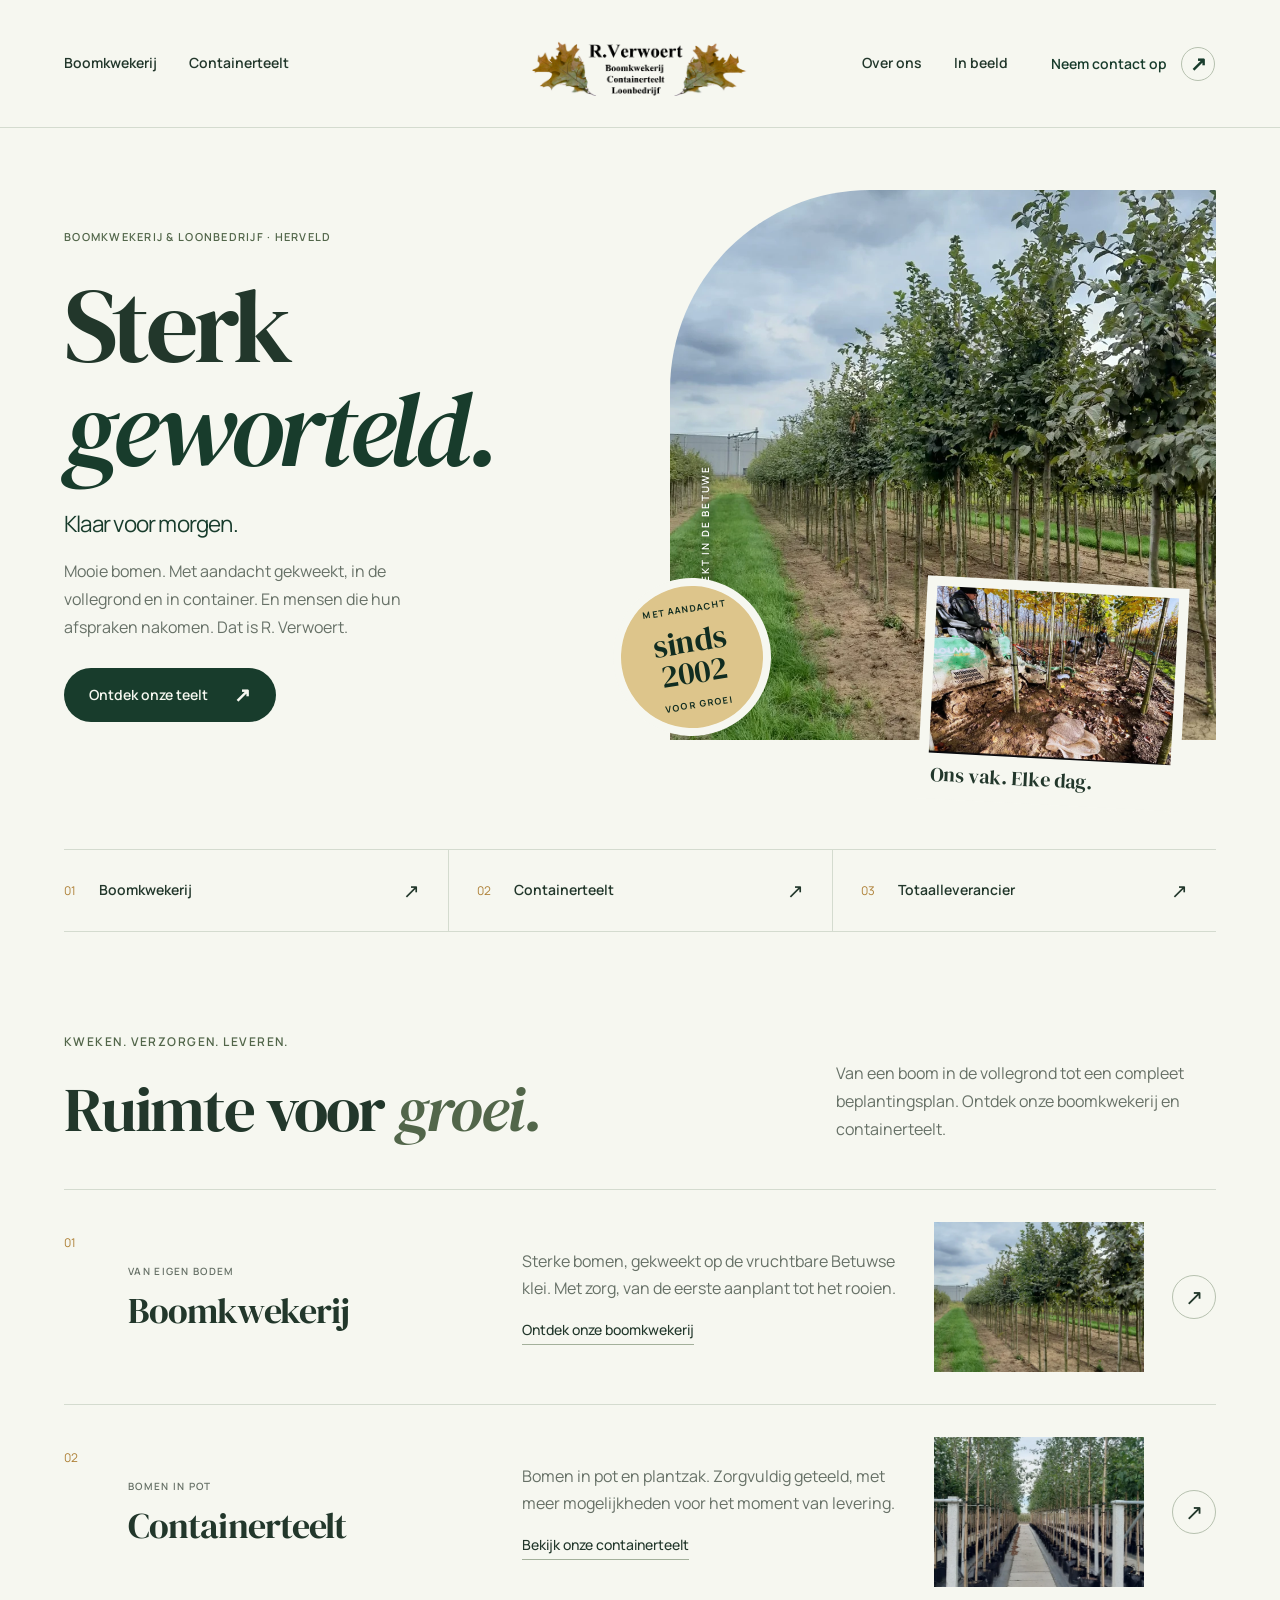
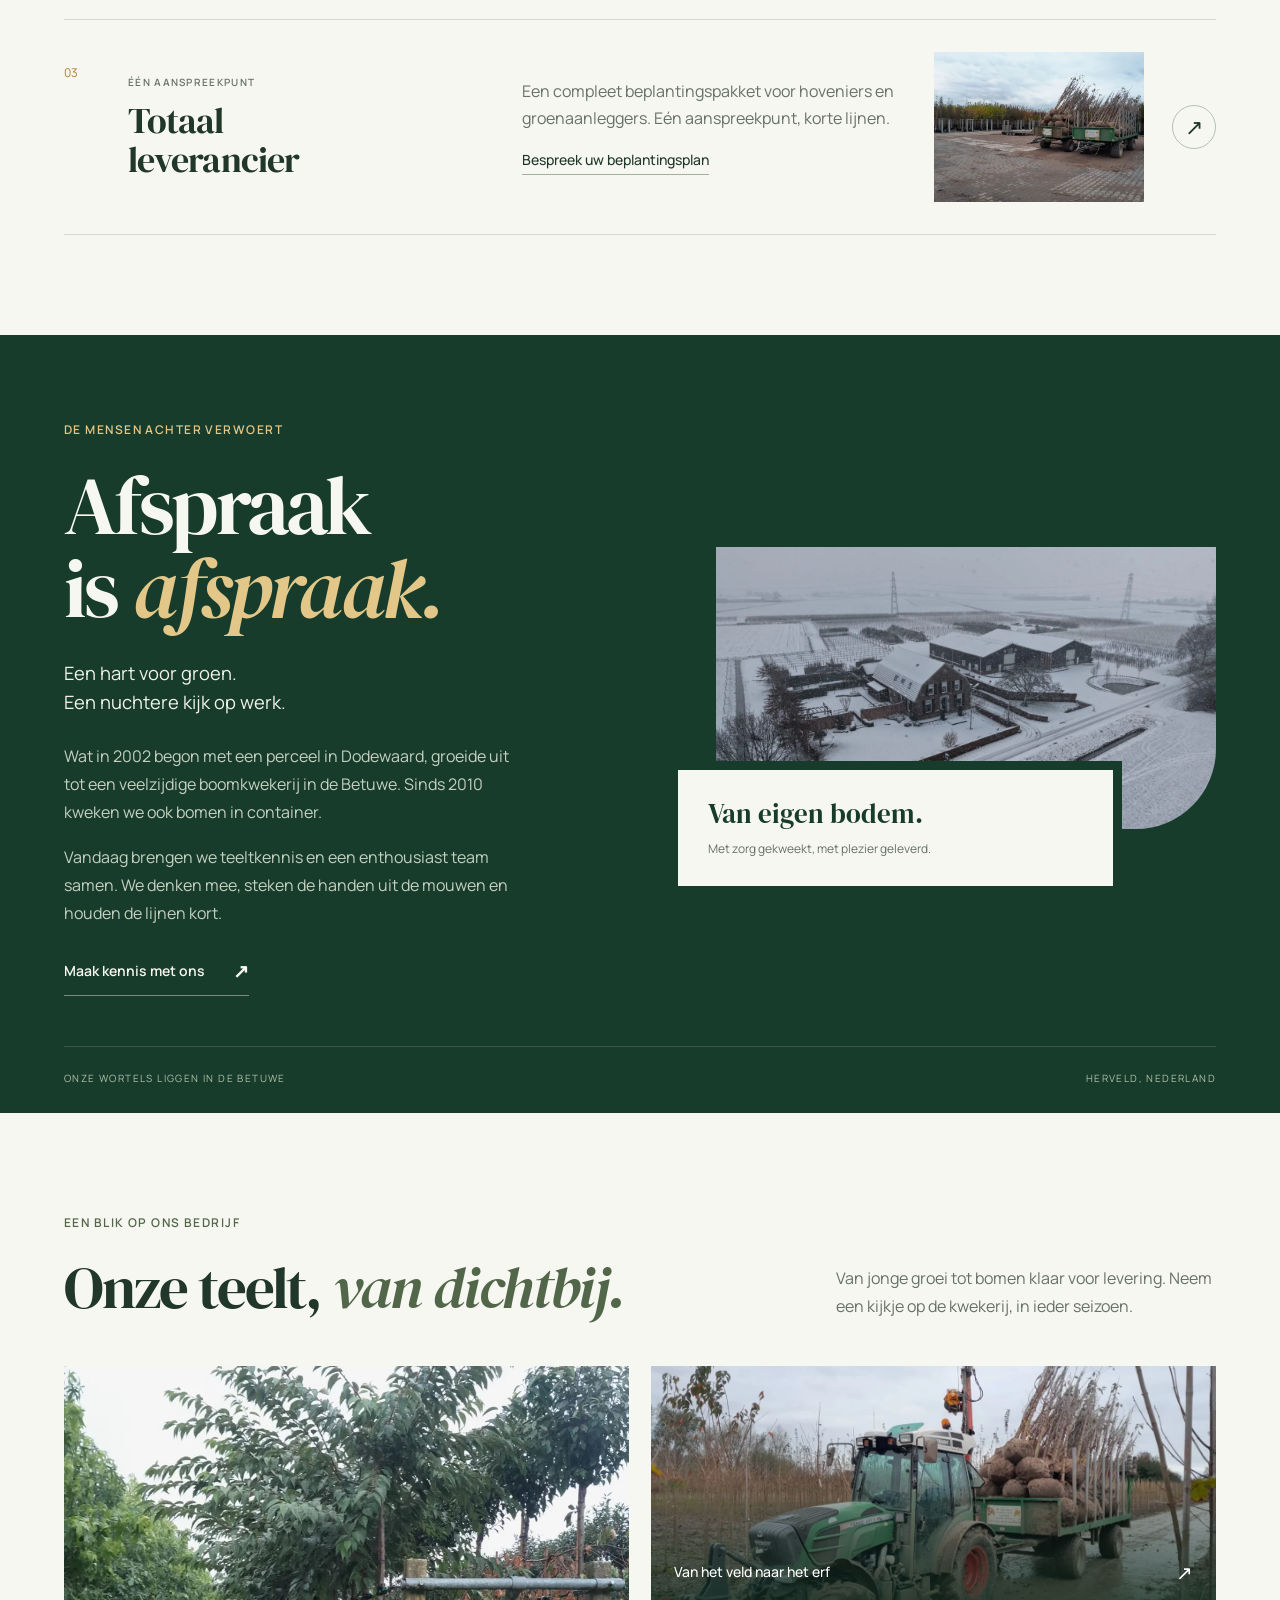
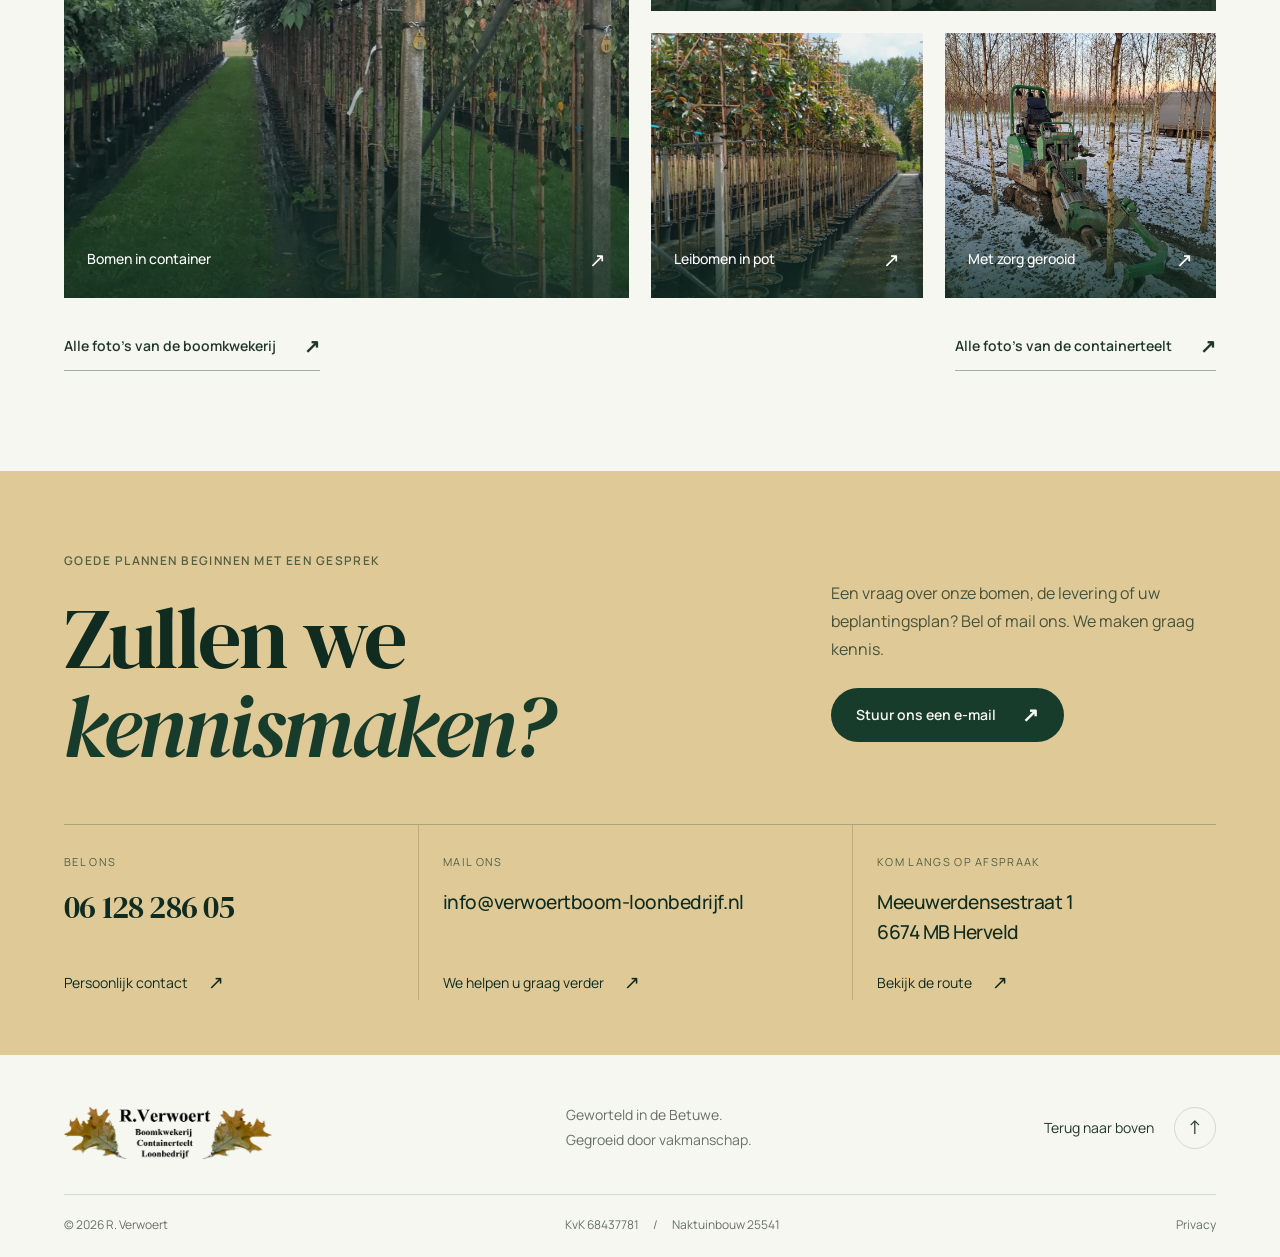
==== commit 6e4e3deb: "Focus site on nursery and container growing with all supplied photos" ====
--- a/site/index.html
+++ b/site/index.html
@@ -6,7 +6,7 @@
     <meta name="theme-color" content="#183c2c" />
     <meta
       name="description"
-      content="Sterk geworteld in de Betuwe. R. Verwoert in Herveld: boomkwekerij, containerteelt en gespecialiseerd loonwerk voor de kwekerij. Sinds 2002."
+      content="Sterk geworteld in de Betuwe. R. Verwoert in Herveld: boomkwekerij, containerteelt en een compleet beplantingsassortiment. Sinds 2002."
     />
     <title>R. Verwoert — Boomkwekerij & Loonbedrijf</title>
     <link rel="icon" href="assets/favicon.svg" type="image/svg+xml" />
@@ -49,8 +49,8 @@
       </button>
       <nav class="main-nav" id="main-nav" aria-label="Hoofdnavigatie">
         <a href="boomkwekerij.html">Boomkwekerij</a
-        ><a href="loonwerk.html">Loonwerk</a><a href="#over-ons">Over ons</a
-        ><a href="#in-beeld">In beeld</a
+        ><a href="containerteelt.html">Containerteelt</a
+        ><a href="#over-ons">Over ons</a><a href="#in-beeld">In beeld</a
         ><a class="button button-dark nav-contact" href="#contact"
           >Neem contact op <span aria-hidden="true">↗</span></a
         >
@@ -63,20 +63,20 @@
           <h1 id="hero-heading">Sterk<br /><em>geworteld.</em></h1>
           <p class="hero-subtitle">Klaar voor morgen.</p>
           <p class="hero-intro">
-            Mooie bomen. Vakkundig loonwerk. En mensen die hun afspraken
-            nakomen. Dat is R. Verwoert.
+            Mooie bomen. Met aandacht gekweekt, in de vollegrond en in
+            container. En mensen die hun afspraken nakomen. Dat is R. Verwoert.
           </p>
           <a class="button button-dark" href="#expertise"
-            >Ontdek ons bedrijf <span aria-hidden="true">↗</span></a
+            >Ontdek onze teelt <span aria-hidden="true">↗</span></a
           >
         </div>
         <div class="field-composition">
           <figure class="field-main-photo">
             <img
-              src="assets/hero.webp"
-              alt="Groene lanen tussen de bomen op onze kwekerij in de Betuwe"
-              width="1440"
-              height="810"
+              src="assets/foto-12-vollegrond.webp"
+              alt="Laanbomen in de vollegrond langs een grasstrook op de kwekerij"
+              width="960"
+              height="1280"
               fetchpriority="high"
             />
             <figcaption>GEKWEEKT IN DE BETUWE</figcaption>
@@ -87,10 +87,11 @@
           </div>
           <figure class="field-inset">
             <img
-              src="assets/galerij-4.webp"
-              alt="Verwoert aan het werk tussen de bomen"
-              width="1600"
-              height="900"
+              src="assets/foto-02-rooien.webp"
+              alt="Medewerkers rooien bomen met een kluitenrooier tussen de herfstbomen"
+              width="1280"
+              height="960"
+              loading="lazy"
             />
             <figcaption>Ons vak. Elke dag.</figcaption>
           </figure>
@@ -99,8 +100,9 @@
           <a href="boomkwekerij.html"
             ><span>01</span> Boomkwekerij <span aria-hidden="true">↗</span></a
           >
-          <a href="loonwerk.html"
-            ><span>02</span> Loonwerk <span aria-hidden="true">↗</span></a
+          <a href="containerteelt.html"
+            ><span>02</span> Containerteelt
+            <span aria-hidden="true">↗</span></a
           >
           <a href="boomkwekerij.html#totaalleverancier"
             ><span>03</span> Totaalleverancier
@@ -119,57 +121,53 @@
             <h2 id="expertise-heading">Ruimte voor <em>groei.</em></h2>
           </div>
           <p>
-            Van de eerste aanplant tot de levering van uw bomen. Met kennis,
-            aandacht en de juiste machines helpen we uw plannen groeien.
+            Van een boom in de vollegrond tot een compleet beplantingsplan.
+            Ontdek onze boomkwekerij en containerteelt.
           </p>
         </div>
         <div class="service-list">
-          <a class="service-row" href="boomkwekerij.html">
-            <span class="service-index">01</span>
+          <a class="service-row" href="boomkwekerij.html"
+            ><span class="service-index">01</span>
             <div class="service-title">
               <span class="service-category">VAN EIGEN BODEM</span>
               <h3>Boomkwekerij</h3>
             </div>
             <div class="service-description">
               <p>
-                Een breed assortiment, gekweekt op de vruchtbare Betuwse klei.
-                In de vollegrond én in container.
-              </p>
-              <span>Ontdek onze kwekerij</span>
-            </div>
-            <img
-              src="assets/kwekerij.webp"
-              alt="Bomen in de vollegrond op onze kwekerij"
-              width="1440"
-              height="1080"
-              loading="lazy"
-            />
-            <span class="row-arrow" aria-hidden="true">↗</span>
-          </a>
-          <a class="service-row" href="loonwerk.html">
-            <span class="service-index">02</span>
+                Sterke bomen, gekweekt op de vruchtbare Betuwse klei. Met zorg,
+                van de eerste aanplant tot het rooien.
+              </p>
+              <span>Ontdek onze boomkwekerij</span>
+            </div>
+            <img
+              src="assets/foto-12-vollegrond.webp"
+              alt="Laanbomen in de vollegrond langs een grasstrook op de kwekerij"
+              width="960"
+              height="1280"
+              loading="lazy"
+            /><span class="row-arrow" aria-hidden="true">↗</span></a
+          ><a class="service-row" href="containerteelt.html"
+            ><span class="service-index">02</span>
             <div class="service-title">
-              <span class="service-category">KENNIS & KRACHT</span>
-              <h3>Loonwerk</h3>
+              <span class="service-category">BOMEN IN POT</span>
+              <h3>Containerteelt</h3>
             </div>
             <div class="service-description">
               <p>
-                Van planten en snoeien tot stokken steken en kluiten rooien. Het
-                werk op uw kwekerij in vakkundige handen.
-              </p>
-              <span>Bekijk onze werkzaamheden</span>
-            </div>
-            <img
-              src="assets/loonwerk.webp"
-              alt="Gespecialiseerde machine voor de boomkwekerij"
-              width="1600"
-              height="900"
-              loading="lazy"
-            />
-            <span class="row-arrow" aria-hidden="true">↗</span>
-          </a>
-          <a class="service-row" href="boomkwekerij.html#totaalleverancier">
-            <span class="service-index">03</span>
+                Bomen in pot en plantzak. Zorgvuldig geteeld, met meer
+                mogelijkheden voor het moment van levering.
+              </p>
+              <span>Bekijk onze containerteelt</span>
+            </div>
+            <img
+              src="assets/foto-05-plantzakken.webp"
+              alt="Lange rijen bomen in zwarte plantzakken langs een verhard pad"
+              width="960"
+              height="1280"
+              loading="lazy"
+            /><span class="row-arrow" aria-hidden="true">↗</span></a
+          ><a class="service-row" href="boomkwekerij.html#totaalleverancier"
+            ><span class="service-index">03</span>
             <div class="service-title">
               <span class="service-category">ÉÉN AANSPREEKPUNT</span>
               <h3>
@@ -184,14 +182,13 @@
               <span>Bespreek uw beplantingsplan</span>
             </div>
             <img
-              src="assets/assortiment.webp"
-              alt="Bomen geladen voor levering"
-              width="1600"
-              height="900"
-              loading="lazy"
-            />
-            <span class="row-arrow" aria-hidden="true">↗</span>
-          </a>
+              src="assets/foto-04-levering.webp"
+              alt="Twee aanhangers met gerooide bomen en kluiten op het bedrijfsterrein"
+              width="1280"
+              height="960"
+              loading="lazy"
+            /><span class="row-arrow" aria-hidden="true">↗</span></a
+          >
         </div>
       </section>
       <section
@@ -209,24 +206,25 @@
             <div class="about-story">
               <p>
                 Wat in 2002 begon met een perceel in Dodewaard, groeide uit tot
-                een veelzijdige boomkwekerij en loonbedrijf in de Betuwe.
-              </p>
-              <p>
-                Vandaag brengen we teeltkennis, een breed machinepark en een
-                enthousiast team samen. We denken mee, steken de handen uit de
-                mouwen en houden de lijnen kort.
+                een veelzijdige boomkwekerij in de Betuwe. Sinds 2010 kweken we
+                ook bomen in container.
+              </p>
+              <p>
+                Vandaag brengen we teeltkennis en een enthousiast team samen. We
+                denken mee, steken de handen uit de mouwen en houden de lijnen
+                kort.
               </p>
             </div>
             <a class="text-link light-link" href="#contact"
               >Maak kennis met ons <span aria-hidden="true">↗</span></a
             >
           </div>
-          <figure class="about-photo">
-            <img
-              src="assets/over-ons.webp"
-              alt="Het containerveld van R. Verwoert van bovenaf"
-              width="1080"
-              height="1080"
+          <figure class="about-photo about-photo-landscape">
+            <img
+              src="assets/foto-06-bedrijf-winter.webp"
+              alt="Overzicht van het bedrijf, de schuren en de kwekerij in de sneeuw"
+              width="1280"
+              height="720"
               loading="lazy"
             />
             <figcaption>
@@ -247,79 +245,84 @@
       >
         <div class="section-heading">
           <div>
-            <p class="eyebrow">EEN BLIK ACHTER DE SCHERMEN</p>
-            <h2 id="gallery-heading">Ons werk, <em>van dichtbij.</em></h2>
+            <p class="eyebrow">EEN BLIK OP ONS BEDRIJF</p>
+            <h2 id="gallery-heading">Onze teelt, <em>van dichtbij.</em></h2>
           </div>
           <p>
-            Met beide voeten in de klei. Bekijk onze bomen, machines en het werk
-            achter de schermen.
+            Van jonge groei tot bomen klaar voor levering. Neem een kijkje op de
+            kwekerij, in ieder seizoen.
           </p>
         </div>
         <div class="gallery-grid">
           <button
-            class="gallery-item gallery-wide"
-            data-gallery="assets/galerij-1.webp"
-            data-caption="Groei op de kwekerij"
-            aria-label="Vergroot foto: groei op de kwekerij"
-          >
-            <img
-              src="assets/galerij-1.webp"
-              alt="Bomen op de kwekerij van Verwoert"
-              width="1200"
-              height="800"
+            class="gallery-item"
+            data-gallery="assets/foto-09-containerbomen.webp"
+            data-caption="Bomen in container"
+            aria-label="Vergroot foto: bomen in container"
+          >
+            <img
+              src="assets/foto-09-containerbomen.webp"
+              alt="Bomen in zwarte potten aan weerszijden van een groen graspad"
+              width="960"
+              height="1280"
               loading="lazy"
             /><span
-              >Groei op de kwekerij <span aria-hidden="true">↗</span></span
-            >
+              >Bomen in container<span aria-hidden="true">↗</span></span
+            ></button
+          ><button
+            class="gallery-item"
+            data-gallery="assets/foto-01-transport.webp"
+            data-caption="Van het veld naar het erf"
+            aria-label="Vergroot foto: van het veld naar het erf"
+          >
+            <img
+              src="assets/foto-01-transport.webp"
+              alt="Tractor met aanhanger vol bomen met kluit op de kwekerij"
+              width="1280"
+              height="960"
+              loading="lazy"
+            /><span
+              >Van het veld naar het erf<span aria-hidden="true">↗</span></span
+            ></button
+          ><button
+            class="gallery-item"
+            data-gallery="assets/foto-10-leibomen.webp"
+            data-caption="Leibomen in pot"
+            aria-label="Vergroot foto: leibomen in pot"
+          >
+            <img
+              src="assets/foto-10-leibomen.webp"
+              alt="Leibomen met bamboerekken in potten op het containerveld"
+              width="719"
+              height="1280"
+              loading="lazy"
+            /><span
+              >Leibomen in pot<span aria-hidden="true">↗</span></span
+            ></button
+          ><button
+            class="gallery-item"
+            data-gallery="assets/foto-07-kluitenrooier.webp"
+            data-caption="Met zorg gerooid"
+            aria-label="Vergroot foto: met zorg gerooid"
+          >
+            <img
+              src="assets/foto-07-kluitenrooier.webp"
+              alt="Groene kluitenrooier bij een boom in een besneeuwde bomenrij"
+              width="960"
+              height="1280"
+              loading="lazy"
+            /><span>Met zorg gerooid<span aria-hidden="true">↗</span></span>
           </button>
-          <button
-            class="gallery-item"
-            data-gallery="assets/galerij-2.webp"
-            data-caption="Het juiste materieel"
-            aria-label="Vergroot foto: het juiste materieel"
-          >
-            <img
-              src="assets/galerij-2.webp"
-              alt="Materieel voor werkzaamheden in de boomteelt"
-              width="900"
-              height="900"
-              loading="lazy"
-            /><span
-              >Het juiste materieel <span aria-hidden="true">↗</span></span
-            >
-          </button>
-          <button
-            class="gallery-item"
-            data-gallery="assets/galerij-3.webp"
-            data-caption="Met aandacht geteeld"
-            aria-label="Vergroot foto: met aandacht geteeld"
-          >
-            <img
-              src="assets/galerij-3.webp"
-              alt="Jonge bladeren op de kwekerij"
-              width="900"
-              height="900"
-              loading="lazy"
-            /><span
-              >Met aandacht geteeld <span aria-hidden="true">↗</span></span
-            >
-          </button>
-          <button
-            class="gallery-item gallery-wide"
-            data-gallery="assets/galerij-4.webp"
-            data-caption="Vakwerk in de praktijk"
-            aria-label="Vergroot foto: vakwerk in de praktijk"
-          >
-            <img
-              src="assets/galerij-4.webp"
-              alt="Loonwerk op de kwekerij"
-              width="1200"
-              height="800"
-              loading="lazy"
-            /><span
-              >Vakwerk in de praktijk <span aria-hidden="true">↗</span></span
-            >
-          </button>
+        </div>
+        <div class="gallery-links">
+          <a class="text-link" href="boomkwekerij.html#fotos"
+            >Alle foto's van de boomkwekerij
+            <span aria-hidden="true">↗</span></a
+          >
+          <a class="text-link" href="containerteelt.html#fotos"
+            >Alle foto's van de containerteelt
+            <span aria-hidden="true">↗</span></a
+          >
         </div>
       </section>
       <section
@@ -337,8 +340,8 @@
             </div>
             <div class="contact-intro">
               <p>
-                Een vraag over ons assortiment, hulp op de kwekerij of plannen
-                voor een groenproject? Bel of mail ons. We maken graag kennis.
+                Een vraag over onze bomen, de levering of uw beplantingsplan?
+                Bel of mail ons. We maken graag kennis.
               </p>
               <a
                 class="button button-lime"
@@ -405,11 +408,12 @@
     </footer>
     <dialog class="lightbox" aria-labelledby="lightbox-caption">
       <button class="lightbox-close" aria-label="Foto sluiten">
-        Sluiten <span aria-hidden="true">×</span></button
-      ><button class="lightbox-prev" aria-label="Vorige foto">←</button>
+        Sluiten <span aria-hidden="true">×</span>
+      </button>
+      <button class="lightbox-prev" aria-label="Vorige foto">←</button>
       <figure>
-        <img src="assets/galerij-1.webp" alt="" />
-        <figcaption id="lightbox-caption"></figcaption>
+        <img src="assets/foto-09-containerbomen.webp" alt="" />
+        <figcaption id="lightbox-caption" aria-live="polite"></figcaption>
       </figure>
       <button class="lightbox-next" aria-label="Volgende foto">→</button>
     </dialog>
--- a/site/styles.css
+++ b/site/styles.css
@@ -664,6 +664,78 @@
 .gallery-item:hover img {
   transform: scale(1.04);
 }
+/* Complete photo stories retain the supplied portrait and landscape formats. */
+.photo-section {
+  border-top: 1px solid var(--line);
+}
+.photo-journal {
+  columns: 3;
+  column-gap: 30px;
+}
+.photo-card {
+  display: block;
+  width: 100%;
+  padding: 0;
+  margin: 0 0 30px;
+  break-inside: avoid;
+  border: 0;
+  background: transparent;
+  color: var(--forest);
+  text-align: left;
+}
+.photo-card img {
+  width: 100%;
+  height: auto;
+}
+.photo-card > span {
+  display: flex;
+  justify-content: space-between;
+  align-items: baseline;
+  gap: 15px;
+  padding: 14px 0 18px;
+  border-bottom: 1px solid var(--line);
+  font-size: 0.875rem;
+  line-height: 1.6;
+}
+.photo-card > span > span {
+  flex-shrink: 0;
+  font-size: 1.25rem;
+}
+.photo-card:hover > span {
+  color: var(--gold);
+  border-bottom-color: var(--gold);
+}
+.gallery-links {
+  display: flex;
+  flex-wrap: wrap;
+  justify-content: space-between;
+  gap: 16px 35px;
+  margin-top: 32px;
+}
+.detail-actions {
+  display: flex;
+  flex-direction: column;
+  align-items: flex-start;
+  gap: 20px;
+}
+.cultivation-link {
+  display: flex;
+  align-items: center;
+  justify-content: space-between;
+  gap: 40px;
+  border-top: 1px solid var(--line);
+}
+.cultivation-link h2 {
+  font-size: clamp(2.3rem, 4vw, 4rem);
+}
+.cultivation-link p:not(.eyebrow) {
+  max-width: 580px;
+  margin-top: 24px;
+  color: var(--muted);
+}
+.cultivation-link .button {
+  flex-shrink: 0;
+}
 /* Warm leaf colour closes the page with personal contact. */
 .contact-section {
   background: #dfca97;
@@ -1964,6 +2036,43 @@
     font-size: 3rem;
   }
 }
+.about-photo-landscape > img {
+  height: auto;
+  border-bottom-right-radius: 80px;
+}
+@media (max-width: 1000px) {
+  .photo-journal {
+    columns: 2;
+    column-gap: 24px;
+  }
+  .cultivation-link {
+    flex-direction: column;
+    align-items: flex-start;
+    gap: 28px;
+  }
+}
+@media (max-width: 600px) {
+  .photo-journal {
+    columns: 1;
+  }
+  .photo-card {
+    margin-bottom: 26px;
+  }
+  .gallery-links {
+    flex-direction: column;
+    align-items: flex-start;
+  }
+  .gallery-links .text-link {
+    font-size: 0.8125rem;
+    gap: 14px;
+  }
+  .about-photo-landscape > img {
+    border-bottom-right-radius: 50px;
+  }
+  .photo-section h2 {
+    font-size: clamp(2.4rem, 10vw, 3.3rem);
+  }
+}
 @media (prefers-reduced-motion: reduce) {
   html {
     scroll-behavior: auto;
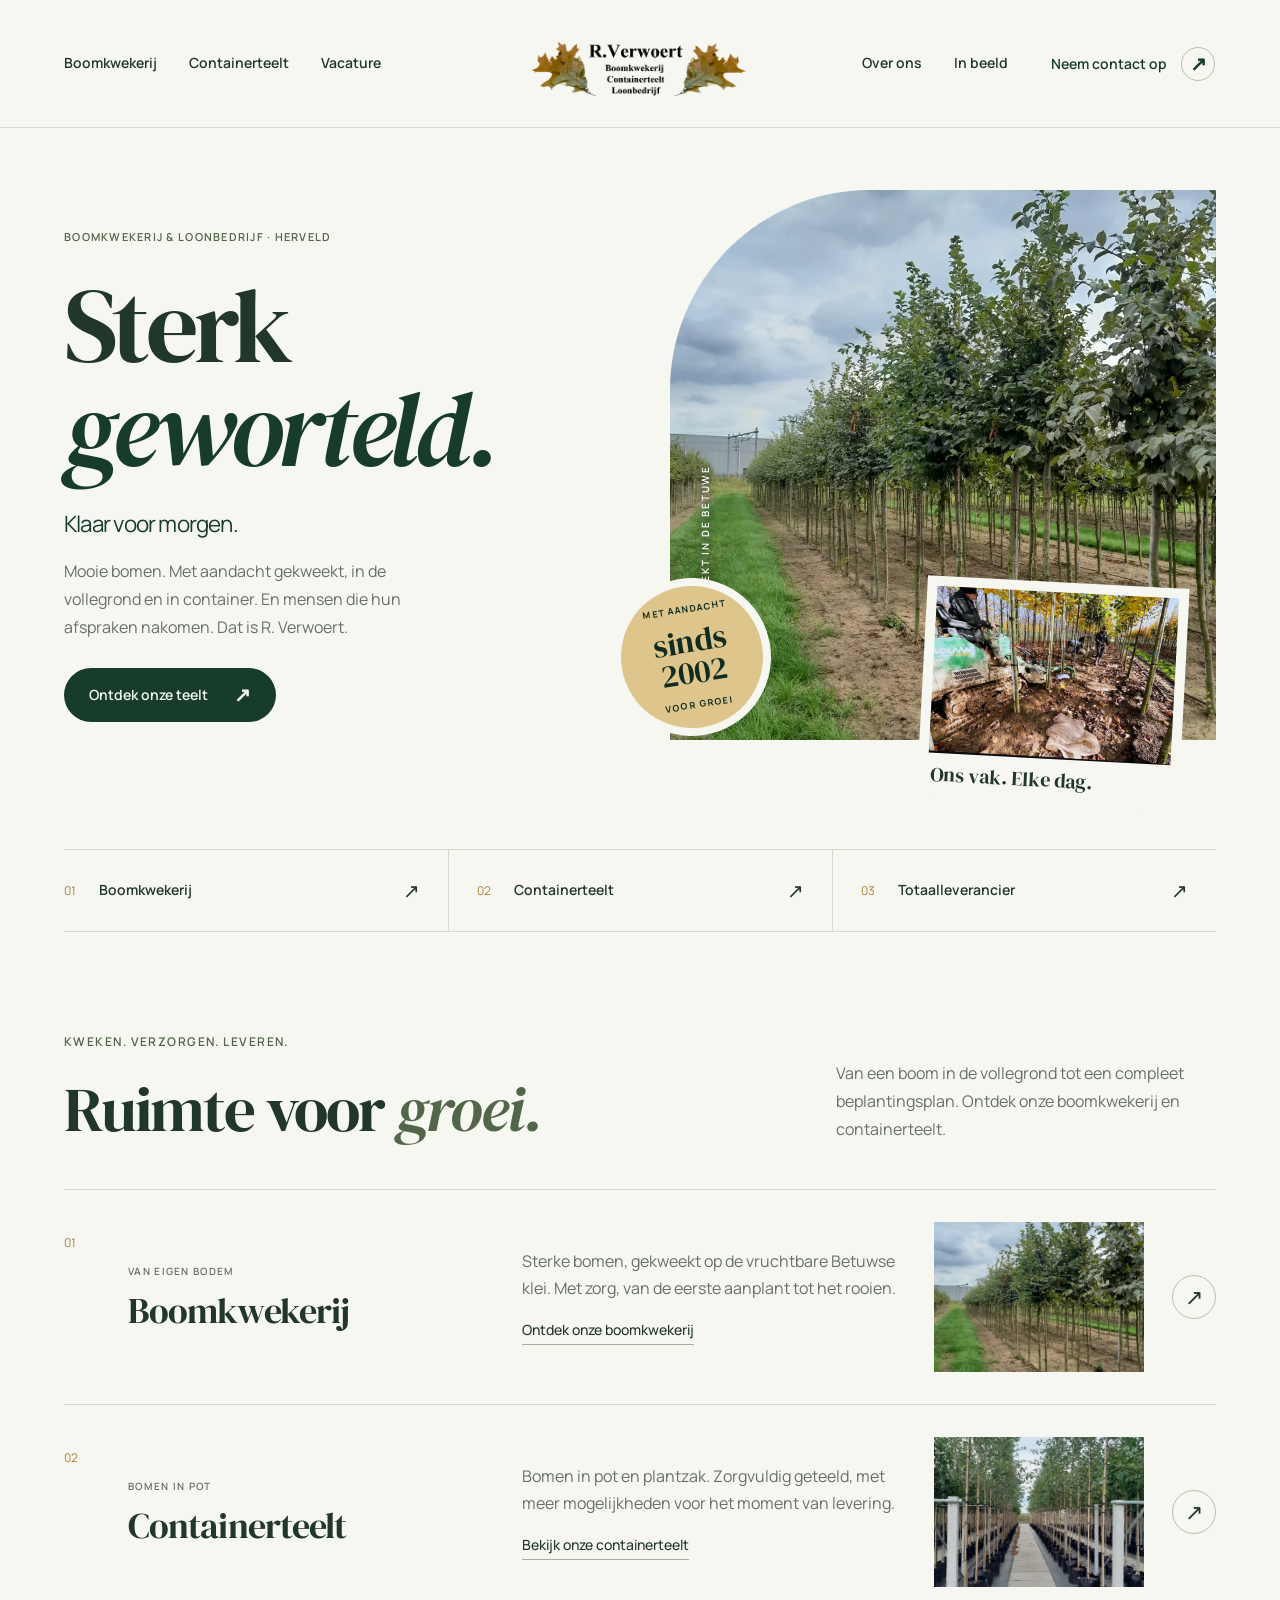
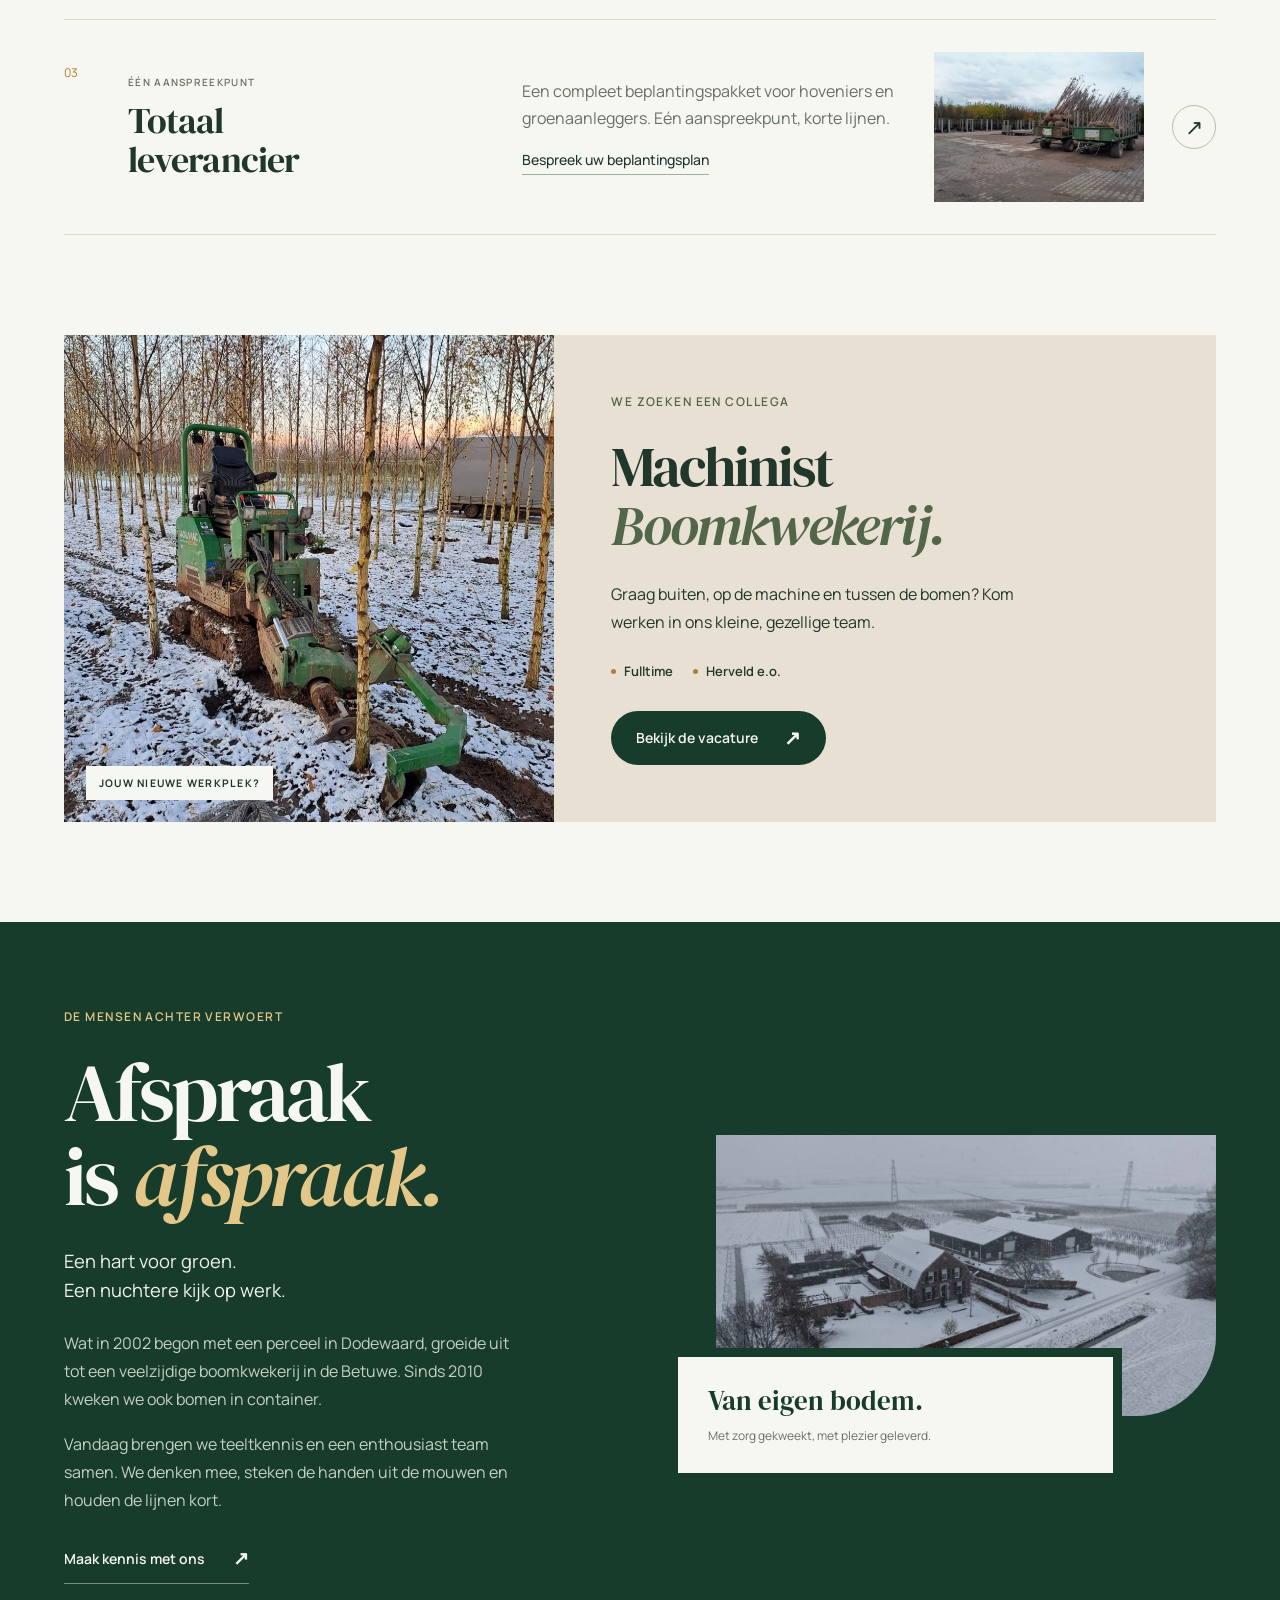
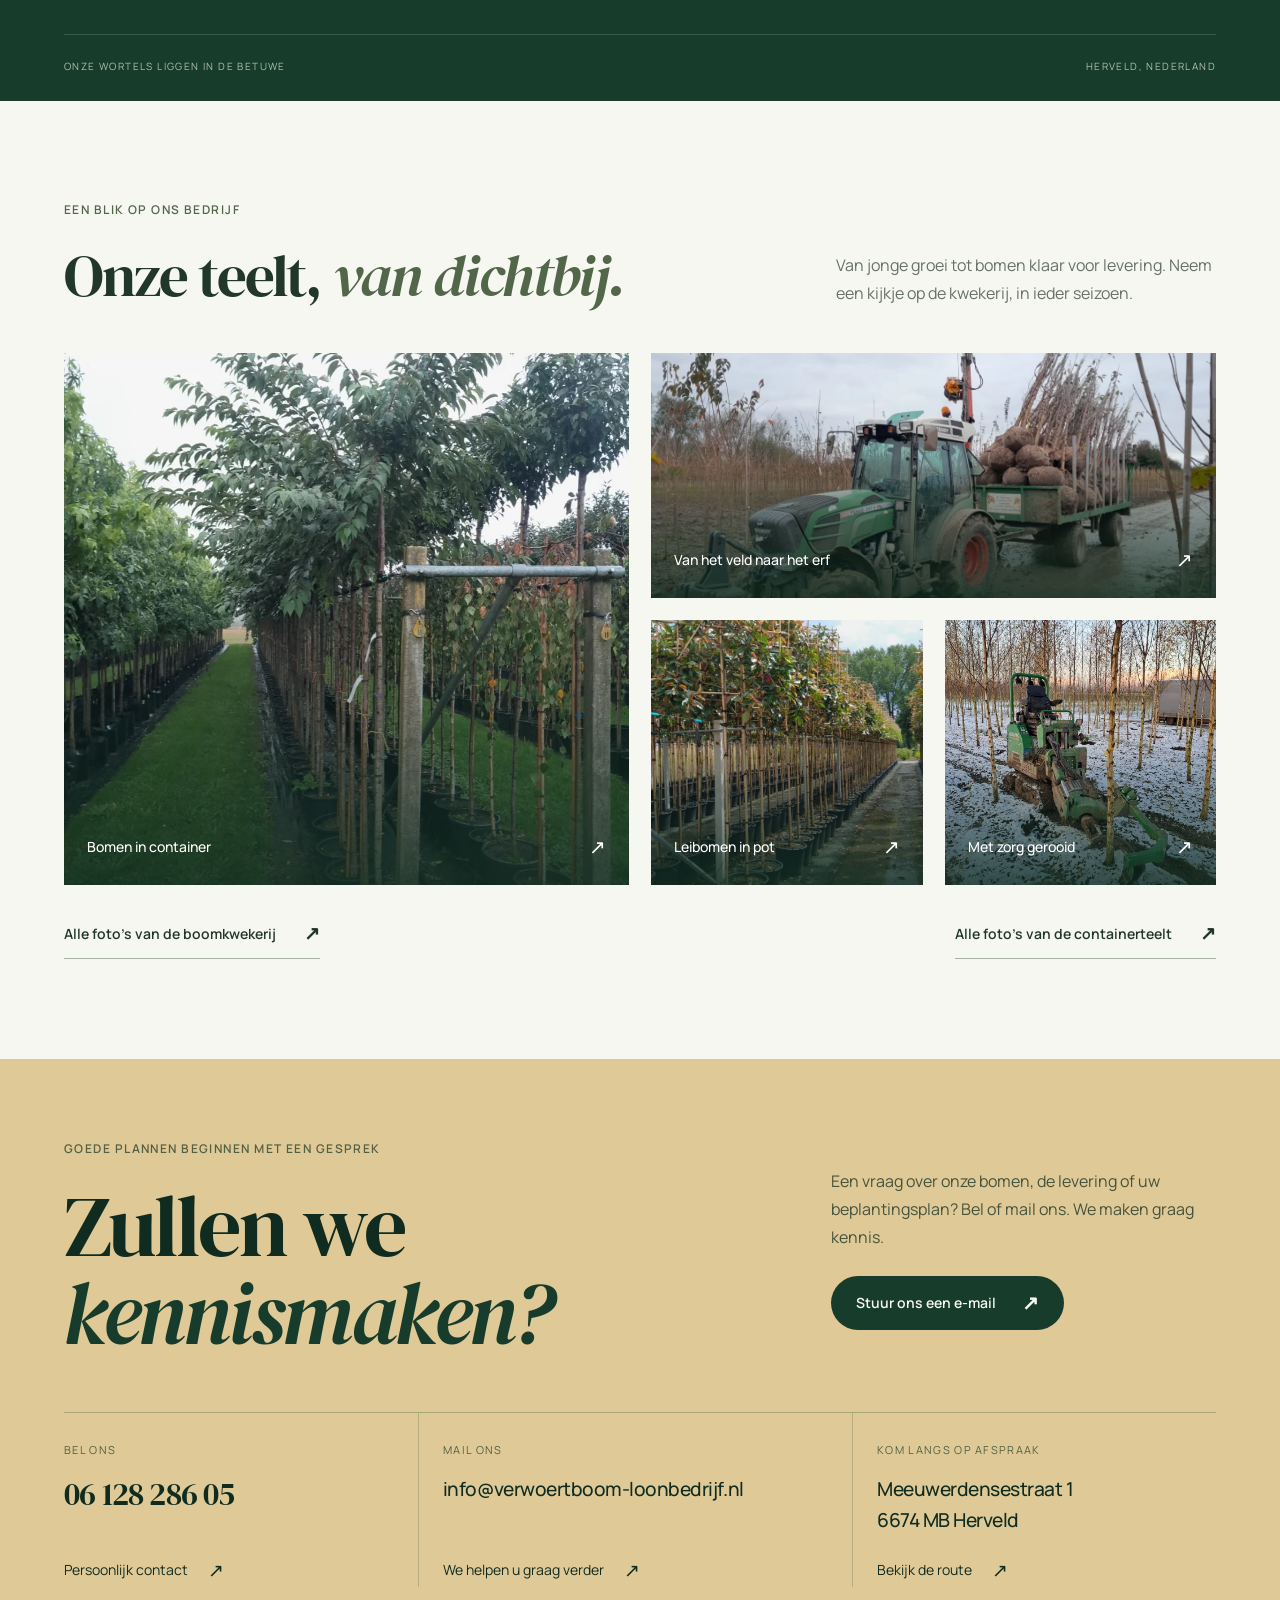
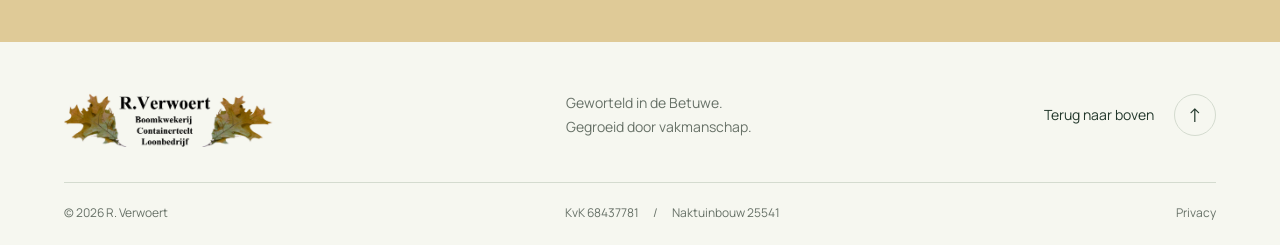
==== commit 3f9fa05e: "Add machinist vacancy with homepage feature and original advert" ====
--- a/site/index.html
+++ b/site/index.html
@@ -50,7 +50,8 @@
       <nav class="main-nav" id="main-nav" aria-label="Hoofdnavigatie">
         <a href="boomkwekerij.html">Boomkwekerij</a
         ><a href="containerteelt.html">Containerteelt</a
-        ><a href="#over-ons">Over ons</a><a href="#in-beeld">In beeld</a
+        ><a href="vacature.html">Vacature</a><a href="#over-ons">Over ons</a
+        ><a href="#in-beeld">In beeld</a
         ><a class="button button-dark nav-contact" href="#contact"
           >Neem contact op <span aria-hidden="true">↗</span></a
         >
@@ -189,6 +190,41 @@
               loading="lazy"
             /><span class="row-arrow" aria-hidden="true">↗</span></a
           >
+        </div>
+      </section>
+      <section
+        class="container recruitment-section"
+        id="vacature"
+        aria-labelledby="recruitment-title"
+      >
+        <div class="recruitment-card">
+          <figure>
+            <img
+              src="assets/foto-07-kluitenrooier.webp"
+              alt="Werken met de kluitenrooier tussen de bomen"
+              width="960"
+              height="1280"
+              loading="lazy"
+            />
+            <figcaption>JOUW NIEUWE WERKPLEK?</figcaption>
+          </figure>
+          <div class="recruitment-copy">
+            <p class="eyebrow">WE ZOEKEN EEN COLLEGA</p>
+            <h2 id="recruitment-title">
+              Machinist<br /><em>Boomkwekerij.</em>
+            </h2>
+            <p>
+              Graag buiten, op de machine en tussen de bomen? Kom werken in ons
+              kleine, gezellige team.
+            </p>
+            <ul class="job-facts" aria-label="Vacature">
+              <li>Fulltime</li>
+              <li>Herveld e.o.</li>
+            </ul>
+            <a class="button button-dark" href="vacature.html"
+              >Bekijk de vacature <span aria-hidden="true">↗</span></a
+            >
+          </div>
         </div>
       </section>
       <section
--- a/site/styles.css
+++ b/site/styles.css
@@ -183,7 +183,7 @@
   padding: 10px 0;
   position: relative;
 }
-.main-nav > a:nth-child(3) {
+.main-nav > a:nth-child(4) {
   margin-left: auto;
 }
 .main-nav > a:not(.button)::after {
@@ -1268,7 +1268,7 @@
     font-size: 1.15rem;
     padding-block: 12px;
   }
-  .main-nav > a:nth-child(3) {
+  .main-nav > a:nth-child(4) {
     margin-left: 0;
   }
   .site-header .nav-contact {
@@ -2073,6 +2073,368 @@
     font-size: clamp(2.4rem, 10vw, 3.3rem);
   }
 }
+/* Recruitment: an open invitation, with the supplied poster kept intact. */
+.recruitment-section {
+  padding-bottom: clamp(64px, 7.8vw, 116px);
+}
+.recruitment-card {
+  display: grid;
+  grid-template-columns: 0.85fr 1.15fr;
+  background: #e9e0d4;
+}
+.recruitment-card > figure {
+  position: relative;
+  min-height: 460px;
+}
+.recruitment-card > figure > img {
+  position: absolute;
+  width: 100%;
+  height: 100%;
+  object-fit: cover;
+  object-position: center 56%;
+}
+.recruitment-card figcaption {
+  position: absolute;
+  bottom: 22px;
+  left: 22px;
+  padding: 8px 13px;
+  background: var(--paper);
+  font-size: 0.65rem;
+  letter-spacing: 0.12em;
+  font-weight: 700;
+}
+.recruitment-copy {
+  padding: clamp(30px, 4.5vw, 68px);
+  min-width: 0;
+}
+.recruitment-copy h2 {
+  font-size: clamp(2.5rem, 4.4vw, 4.5rem);
+}
+.recruitment-copy > p:not(.eyebrow) {
+  max-width: 410px;
+  margin-top: 24px;
+}
+.job-facts {
+  display: flex;
+  flex-wrap: wrap;
+  gap: 8px 20px;
+  margin: 24px 0 28px;
+  padding: 0;
+  list-style: none;
+  font-size: 0.8125rem;
+  font-weight: 600;
+}
+.job-facts li {
+  display: flex;
+  gap: 8px;
+  align-items: center;
+}
+.job-facts li::before {
+  content: "";
+  width: 5px;
+  height: 5px;
+  border-radius: 50%;
+  background: var(--gold);
+}
+.vacancy-hero {
+  display: grid;
+  grid-template-columns: 1.15fr 1fr;
+  gap: 6%;
+  align-items: center;
+  padding-block: 56px 80px;
+}
+.vacancy-intro {
+  min-width: 0;
+}
+.vacancy-intro h1 {
+  font-size: clamp(3rem, 5.2vw, 5.4rem);
+}
+.vacancy-lead {
+  max-width: 510px;
+  color: var(--muted);
+  font-size: 1.0625rem;
+}
+.vacancy-actions {
+  display: flex;
+  flex-wrap: wrap;
+  align-items: center;
+  gap: 22px 28px;
+  margin-top: 32px;
+}
+.vacancy-photo {
+  position: relative;
+  align-self: stretch;
+  min-height: 540px;
+  overflow: hidden;
+  border-radius: 0 130px 0 0;
+}
+.vacancy-photo img {
+  position: absolute;
+  height: 100%;
+  width: 100%;
+  object-fit: cover;
+  object-position: 42% center;
+}
+.vacancy-photo::after {
+  content: "";
+  position: absolute;
+  inset: 45% 0 0;
+  background: linear-gradient(transparent, #102c20e6);
+}
+.vacancy-photo figcaption {
+  position: absolute;
+  bottom: 32px;
+  left: 32px;
+  right: 24px;
+  z-index: 1;
+  color: var(--paper);
+}
+.vacancy-photo figcaption > span {
+  display: block;
+  font-size: 0.65rem;
+  letter-spacing: 0.14em;
+  margin-bottom: 12px;
+}
+.vacancy-photo figcaption strong {
+  font:
+    400 clamp(1.8rem, 2.8vw, 2.8rem) / 1.12 "DM Serif",
+    Georgia,
+    serif;
+}
+.vacancy-work {
+  background: #e9e0d4;
+  padding-block: clamp(64px, 7vw, 100px);
+}
+.vacancy-work-grid,
+.vacancy-offer,
+.vacancy-apply-grid {
+  display: grid;
+  grid-template-columns: 1fr 1fr;
+  gap: 12%;
+}
+.vacancy-work-intro > p:not(.eyebrow) {
+  max-width: 450px;
+  margin-top: 26px;
+}
+.vacancy-learning {
+  border-left: 2px solid var(--gold);
+  padding-left: 20px;
+}
+.vacancy-tasks article {
+  padding-block: 24px;
+  border-top: 1px solid #b9b9a9;
+}
+.vacancy-tasks article:first-child {
+  padding-top: 0;
+  border-top: 0;
+}
+.vacancy-tasks .eyebrow {
+  display: block;
+  margin-bottom: 10px;
+}
+.vacancy-tasks h3 {
+  margin-bottom: 10px;
+}
+.vacancy-tasks p {
+  max-width: 430px;
+}
+.vacancy-offer {
+  align-items: center;
+}
+.vacancy-team-photo img {
+  width: 100%;
+  height: 500px;
+  object-fit: cover;
+  border-radius: 140px 0 0 0;
+}
+.vacancy-team-photo figcaption {
+  padding-block: 18px;
+  border-bottom: 1px solid var(--line);
+  font-size: 0.8125rem;
+  color: var(--muted);
+}
+.vacancy-benefits {
+  list-style: none;
+  margin: 30px 0 0;
+  padding: 0;
+}
+.vacancy-benefits li {
+  padding-block: 17px;
+  border-top: 1px solid var(--line);
+}
+.vacancy-benefits strong,
+.vacancy-benefits span {
+  display: block;
+}
+.vacancy-benefits strong {
+  margin-bottom: 4px;
+}
+.vacancy-benefits span {
+  color: var(--muted);
+  font-size: 0.9375rem;
+}
+.vacancy-apply {
+  background: var(--forest);
+  color: var(--paper);
+  padding-block: clamp(64px, 7vw, 100px);
+}
+.vacancy-apply-grid {
+  align-items: center;
+}
+.vacancy-apply h2 em {
+  color: var(--lime);
+}
+.vacancy-apply p:not(.eyebrow) {
+  max-width: 420px;
+  margin-top: 24px;
+  color: #d6dfd1;
+}
+.vacancy-contact {
+  min-width: 0;
+}
+.vacancy-contact > .eyebrow {
+  display: block;
+}
+.vacancy-phone {
+  display: flex;
+  align-items: center;
+  gap: 20px;
+  font-size: clamp(1.5rem, 2.5vw, 2.5rem);
+  line-height: 1.4;
+  padding-bottom: 20px;
+  border-bottom: 1px solid #ffffff40;
+}
+.vacancy-email {
+  display: block;
+  padding-block: 22px;
+  overflow-wrap: anywhere;
+}
+.vacancy-phone:hover,
+.vacancy-email:hover {
+  color: var(--lime);
+}
+.vacancy-contact .button {
+  margin-top: 12px;
+  color: var(--forest);
+  background: var(--lime);
+}
+.vacancy-original {
+  padding-block: 38px;
+}
+.vacancy-original summary {
+  display: flex;
+  justify-content: space-between;
+  align-items: center;
+  gap: 20px;
+  min-height: 48px;
+  cursor: pointer;
+  font-size: 0.9375rem;
+  font-weight: 600;
+  list-style: none;
+}
+.vacancy-original summary::-webkit-details-marker {
+  display: none;
+}
+.vacancy-original summary:focus-visible {
+  outline: 3px solid var(--gold);
+  outline-offset: 6px;
+}
+.vacancy-original summary > span {
+  font-size: 1.5rem;
+  line-height: 1;
+  flex-shrink: 0;
+}
+.vacancy-original summary > span::before {
+  content: "+";
+}
+.vacancy-original details[open] summary > span::before {
+  content: "−";
+}
+.vacancy-poster {
+  max-width: 640px;
+  margin: 30px auto 0;
+}
+.vacancy-poster img {
+  width: 100%;
+  height: auto;
+}
+.vacancy-poster a {
+  margin-top: 22px;
+}
+@media (max-width: 1000px) {
+  .vacancy-hero {
+    gap: 4%;
+  }
+  .vacancy-intro h1 {
+    font-size: clamp(2.2rem, 5.1vw, 3.3rem);
+  }
+  .vacancy-photo {
+    min-height: 510px;
+    border-top-right-radius: 90px;
+  }
+  .vacancy-work-grid,
+  .vacancy-offer,
+  .vacancy-apply-grid {
+    gap: 7%;
+  }
+  .vacancy-team-photo img {
+    height: 460px;
+  }
+}
+@media (max-width: 760px) {
+  .recruitment-card,
+  .vacancy-hero,
+  .vacancy-work-grid,
+  .vacancy-offer,
+  .vacancy-apply-grid {
+    grid-template-columns: 1fr;
+    gap: 42px;
+  }
+  .recruitment-card {
+    gap: 0;
+  }
+  .recruitment-card > figure {
+    min-height: 290px;
+  }
+  .recruitment-card > figure > img {
+    object-position: center 46%;
+  }
+  .recruitment-copy {
+    padding: 32px 26px 36px;
+  }
+  .recruitment-copy h2 {
+    font-size: clamp(2rem, 8vw, 3.5rem);
+  }
+  .vacancy-hero {
+    padding-block: 30px 56px;
+  }
+  .vacancy-hero .breadcrumb {
+    margin-bottom: 30px;
+  }
+  .vacancy-intro h1 {
+    font-size: clamp(2.35rem, 10vw, 4.5rem);
+  }
+  .vacancy-photo {
+    min-height: 370px;
+  }
+  .vacancy-photo img {
+    object-position: center 62%;
+  }
+  .vacancy-photo figcaption {
+    left: 24px;
+    bottom: 24px;
+  }
+  .vacancy-team-photo img {
+    height: 360px;
+    border-top-left-radius: 90px;
+  }
+  .vacancy-phone {
+    font-size: clamp(1.5rem, 7vw, 2rem);
+  }
+  .vacancy-email {
+    font-size: 0.9375rem;
+  }
+}
 @media (prefers-reduced-motion: reduce) {
   html {
     scroll-behavior: auto;
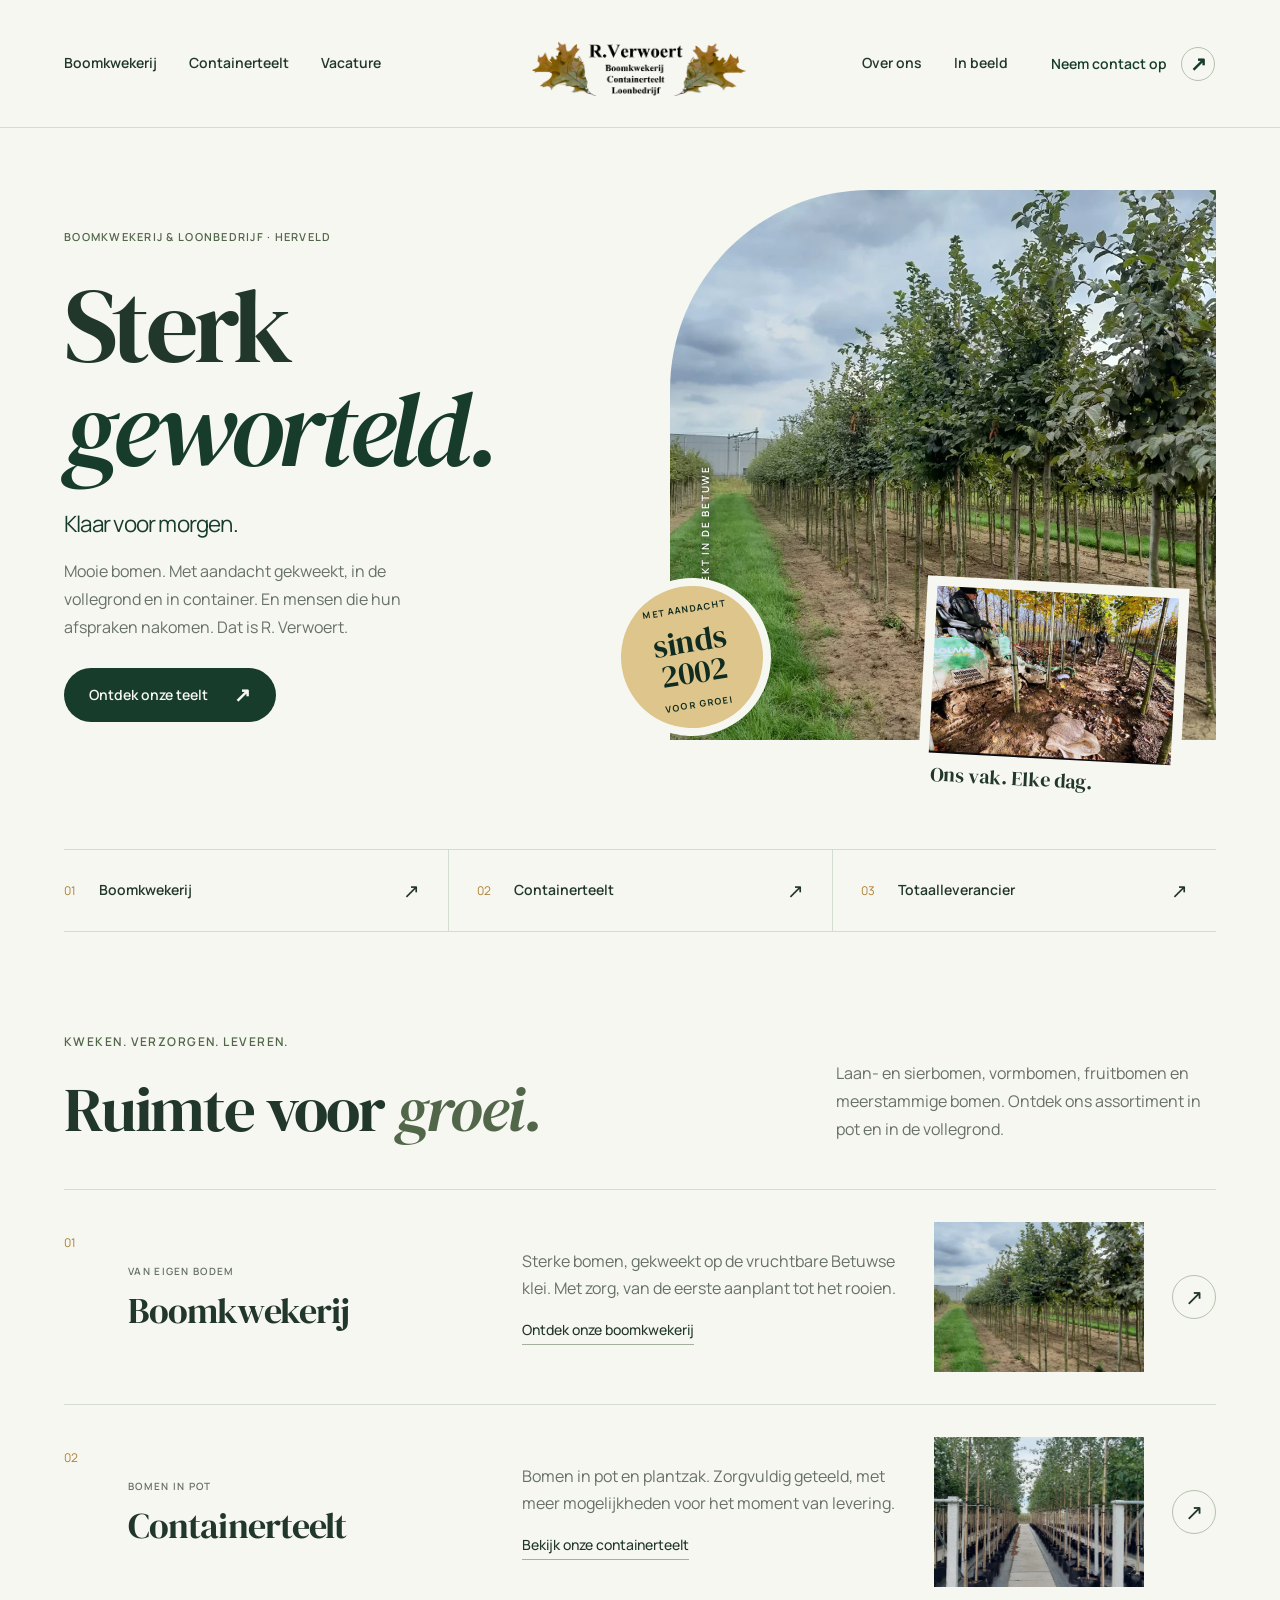
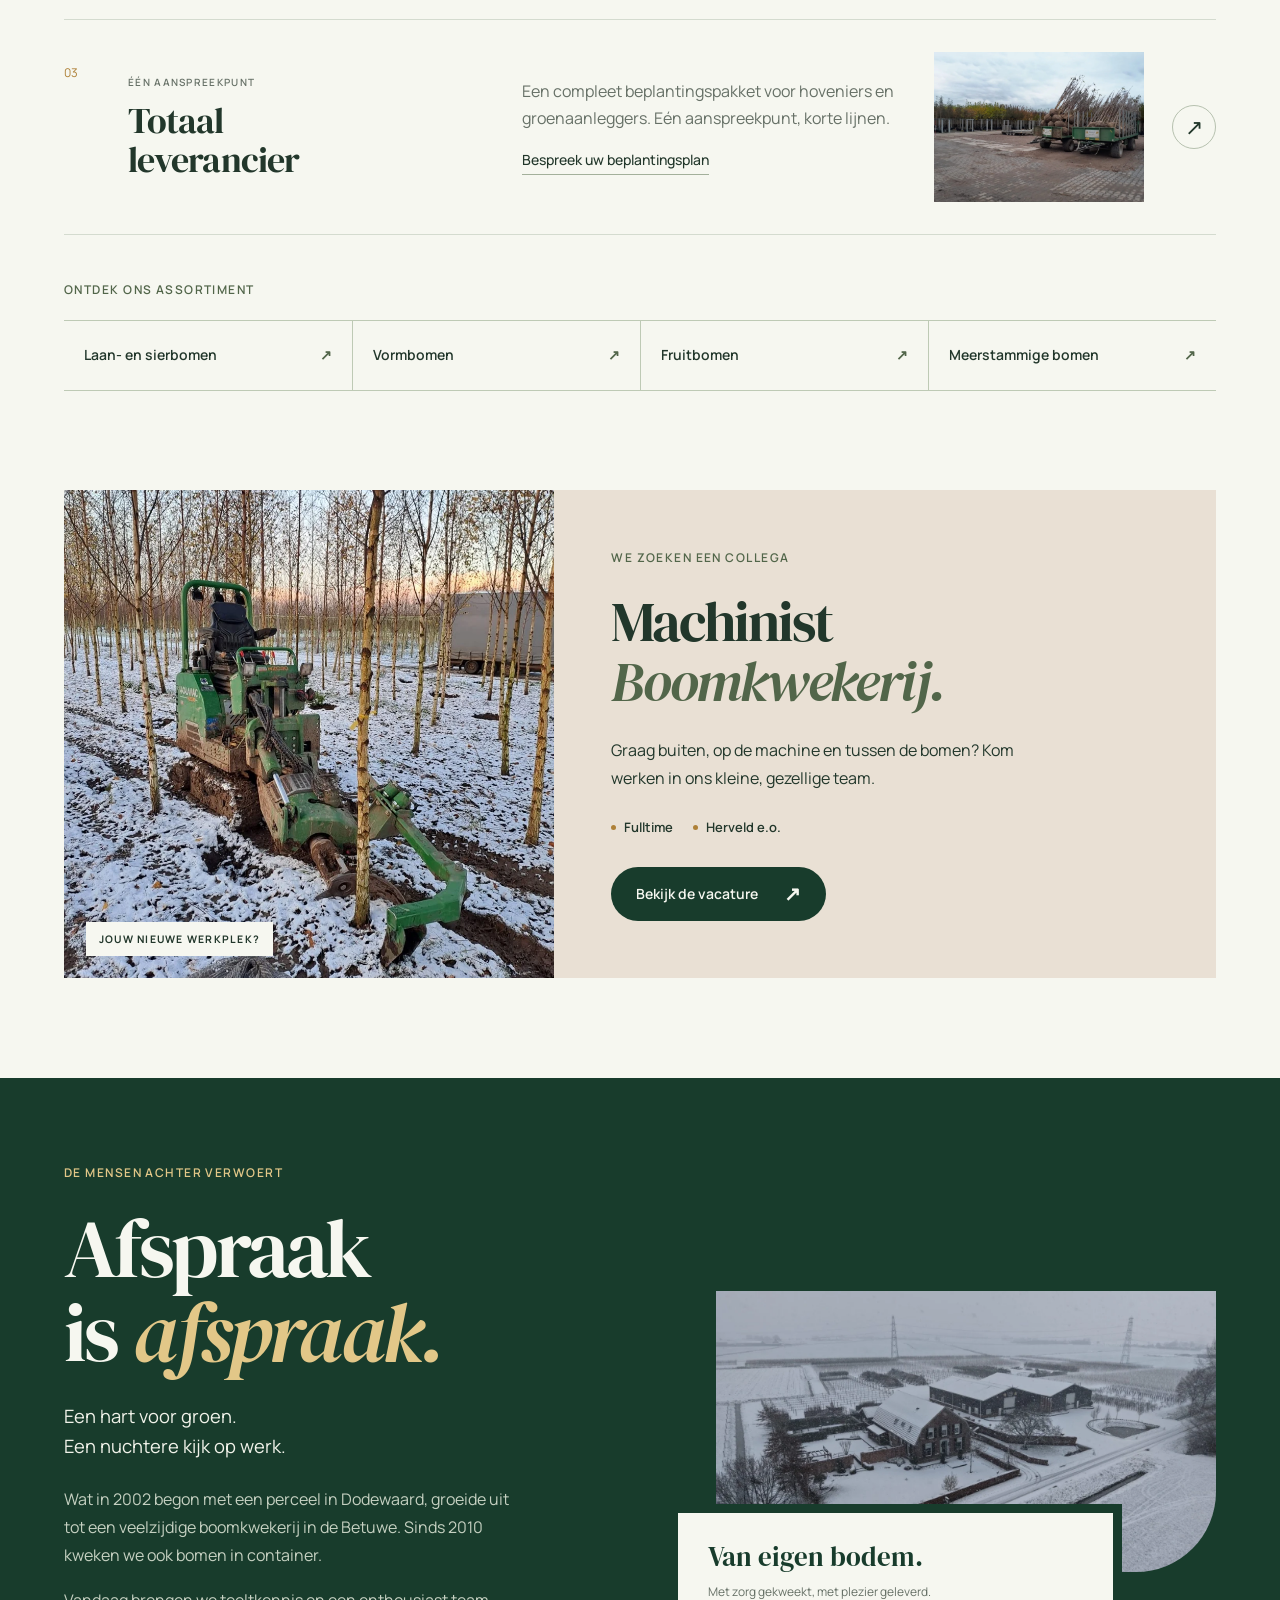
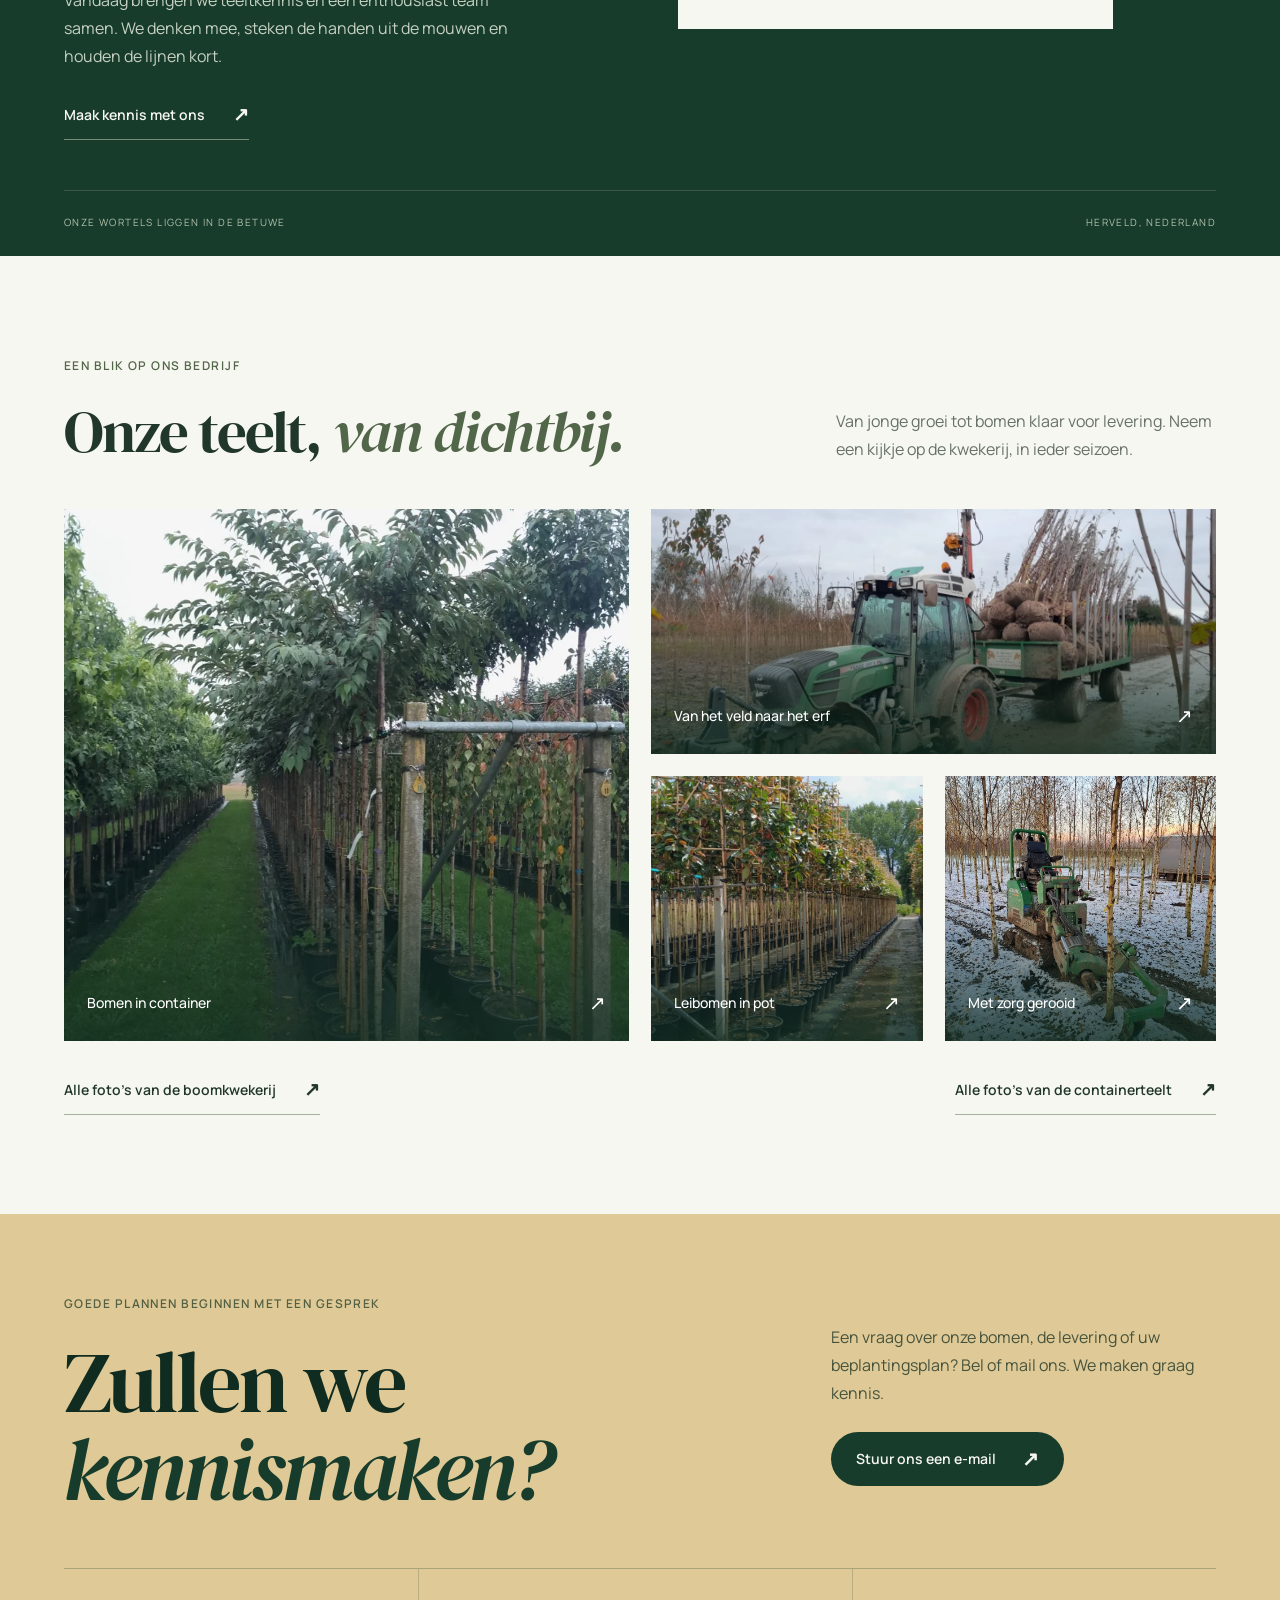
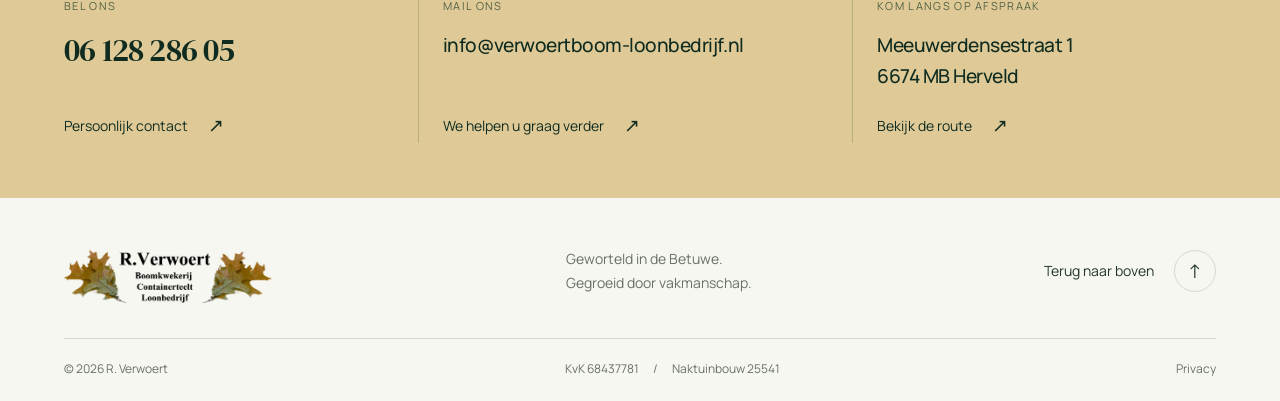
==== commit 0e1c8399: "Present container assortment and highlight multistem trees" ====
--- a/site/index.html
+++ b/site/index.html
@@ -122,8 +122,8 @@
             <h2 id="expertise-heading">Ruimte voor <em>groei.</em></h2>
           </div>
           <p>
-            Van een boom in de vollegrond tot een compleet beplantingsplan.
-            Ontdek onze boomkwekerij en containerteelt.
+            Laan- en sierbomen, vormbomen, fruitbomen en meerstammige bomen.
+            Ontdek ons assortiment in pot en in de vollegrond.
           </p>
         </div>
         <div class="service-list">
@@ -190,6 +190,20 @@
               loading="lazy"
             /><span class="row-arrow" aria-hidden="true">↗</span></a
           >
+        </div>
+        <div class="home-assortment">
+          <p class="eyebrow">ONTDEK ONS ASSORTIMENT</p>
+          <nav class="assortment-shortcuts" aria-label="Ons assortiment">
+            <a href="containerteelt.html#laan-en-sierbomen"
+              >Laan- en sierbomen<span aria-hidden="true">↗</span></a
+            ><a href="containerteelt.html#vormbomen"
+              >Vormbomen<span aria-hidden="true">↗</span></a
+            ><a href="containerteelt.html#fruitbomen"
+              >Fruitbomen<span aria-hidden="true">↗</span></a
+            ><a href="containerteelt.html#meerstammige-bomen"
+              >Meerstammige bomen<span aria-hidden="true">↗</span></a
+            >
+          </nav>
         </div>
       </section>
       <section
--- a/site/styles.css
+++ b/site/styles.css
@@ -2435,6 +2435,347 @@
     font-size: 0.9375rem;
   }
 }
+/* Assortment: a compact nursery catalogue, with space for multistem trees. */
+.assortment-section {
+  background: #e8eddf;
+}
+.assortment-shortcuts {
+  display: grid;
+  grid-template-columns: repeat(4, minmax(0, 1fr));
+  border-top: 1px solid #becab5;
+  border-bottom: 1px solid #becab5;
+  margin-block: 34px 44px;
+}
+.assortment-shortcuts a {
+  display: flex;
+  align-items: center;
+  justify-content: space-between;
+  gap: 15px;
+  padding: 22px 20px;
+  font-size: 0.875rem;
+  font-weight: 600;
+  transition: background 0.2s;
+}
+.assortment-shortcuts a + a {
+  border-left: 1px solid #becab5;
+}
+.assortment-shortcuts a:hover {
+  background: #dce5d1;
+}
+.assortment-shortcuts a > span {
+  color: var(--green);
+  flex-shrink: 0;
+}
+.assortment-cards {
+  display: grid;
+  grid-template-columns: repeat(3, minmax(0, 1fr));
+  gap: 22px;
+}
+.assortment-card {
+  display: flex;
+  flex-direction: column;
+  padding: clamp(24px, 2.6vw, 40px);
+  background: var(--paper);
+  border-top: 3px solid #8c9e76;
+}
+.assortment-number {
+  display: flex;
+  align-items: center;
+  justify-content: space-between;
+  color: var(--gold);
+  font-family: "DM Serif", Georgia, serif;
+  font-size: 1.7rem;
+  margin-bottom: 30px;
+}
+.assortment-number > span {
+  font-family: Manrope, Arial, sans-serif;
+  font-size: 0.625rem;
+  font-weight: 600;
+  letter-spacing: 0.1em;
+  color: var(--green);
+}
+.assortment-card h3 {
+  font-family: "DM Serif", Georgia, serif;
+  font-weight: 400;
+  font-size: clamp(2rem, 2.9vw, 2.8rem);
+  min-height: 2.2em;
+  line-height: 1.08;
+  margin-bottom: 20px;
+}
+.assortment-card > p:not(.assortment-number) {
+  font-size: 0.9375rem;
+  color: var(--muted);
+  margin-bottom: 30px;
+}
+.assortment-examples {
+  margin-top: auto;
+}
+.assortment-examples .eyebrow {
+  font-size: 0.5625rem;
+  letter-spacing: 0.09em;
+  margin-bottom: 14px;
+}
+.assortment-examples ul,
+.multistem-selection ul {
+  list-style: none;
+  padding: 0;
+  margin: 0;
+}
+.assortment-examples li {
+  border-top: 1px solid var(--line);
+  padding-block: 12px;
+}
+.assortment-examples li span,
+.assortment-examples li i {
+  display: block;
+}
+.assortment-examples li span {
+  font-size: 0.6875rem;
+  color: var(--muted);
+  margin-bottom: 3px;
+}
+.assortment-examples li i {
+  font-style: normal;
+  font-size: 0.8125rem;
+  font-weight: 600;
+  overflow-wrap: anywhere;
+}
+.multistem-feature {
+  display: grid;
+  grid-template-columns: 1.2fr 1fr;
+  gap: 8%;
+  margin-top: 32px;
+  padding: clamp(30px, 4.8vw, 72px);
+  background: var(--forest);
+  color: var(--paper);
+}
+.multistem-feature h2 {
+  font-size: clamp(2.8rem, 4.4vw, 4.4rem);
+  margin-bottom: 26px;
+}
+.multistem-feature h2 em {
+  color: var(--lime);
+}
+.multistem-intro {
+  min-width: 0;
+}
+.multistem-intro > p:not(.eyebrow) {
+  color: #d8e1d2;
+  margin-top: 20px;
+  max-width: 510px;
+}
+.multistem-intro strong {
+  color: var(--paper);
+  font-weight: 600;
+}
+.multistem-intro .text-link {
+  margin-top: 30px;
+  color: var(--lime);
+  border-color: #e2c78870;
+  font-size: 0.875rem;
+}
+.multistem-selection {
+  position: relative;
+  align-self: center;
+  border-left: 1px solid #74866a;
+  padding-left: 36px;
+  min-width: 0;
+}
+.multistem-selection .multistem-drawing {
+  width: 80px;
+  height: 100px;
+  margin-left: auto;
+  margin-bottom: 22px;
+  color: var(--lime);
+}
+.multistem-selection .eyebrow {
+  margin-bottom: 14px;
+  font-size: 0.625rem;
+}
+.multistem-selection li {
+  border-top: 1px solid #ffffff26;
+  padding-block: 11px;
+  font-size: 0.9375rem;
+}
+.multistem-selection i {
+  font-style: normal;
+}
+.assortment-note {
+  display: flex;
+  align-items: center;
+  justify-content: space-between;
+  gap: 40px;
+  margin-top: 32px;
+}
+.assortment-note p {
+  max-width: 650px;
+  color: #53604c;
+  font-size: 0.8125rem;
+}
+.assortment-note .text-link {
+  flex-shrink: 0;
+  font-size: 0.8125rem;
+}
+.season-section {
+  display: grid;
+  grid-template-columns: 1.1fr 1fr;
+  gap: 10%;
+  align-items: center;
+}
+.season-section > div > p:not(.eyebrow) {
+  color: var(--muted);
+  margin-bottom: 22px;
+}
+.season-section + .photo-section {
+  padding-top: 20px;
+}
+.home-assortment {
+  padding-top: 45px;
+}
+.home-assortment .eyebrow {
+  margin-bottom: 20px;
+}
+.home-assortment .assortment-shortcuts {
+  margin-block: 0;
+}
+.nursery-assortment {
+  padding-block: 10px 25px;
+}
+.nursery-assortment .assortment-shortcuts {
+  margin-bottom: 0;
+}
+.nursery-multistem .multistem-feature {
+  margin-top: 0;
+}
+.multistem-statement {
+  display: flex;
+  flex-direction: column;
+  justify-content: center;
+  align-items: center;
+  text-align: center;
+  border-left: 1px solid #74866a;
+  padding-left: 30px;
+}
+.multistem-statement .multistem-drawing {
+  width: 165px;
+  height: 206px;
+  color: var(--lime);
+  margin-bottom: 25px;
+}
+.multistem-statement p {
+  font:
+    400 clamp(1.5rem, 2.3vw, 2.3rem) / 1.25 "DM Serif",
+    Georgia,
+    serif;
+}
+.multistem-statement p em {
+  color: var(--lime);
+}
+.multistem-statement > span {
+  font-size: 0.5625rem;
+  letter-spacing: 0.12em;
+  color: #d8e1d2;
+  margin-top: 20px;
+}
+@media (max-width: 1000px) {
+  .assortment-shortcuts {
+    grid-template-columns: repeat(2, minmax(0, 1fr));
+  }
+  .assortment-shortcuts a:nth-child(3) {
+    border-left: 0;
+  }
+  .assortment-shortcuts a:nth-child(n + 3) {
+    border-top: 1px solid #becab5;
+  }
+  .assortment-cards {
+    gap: 14px;
+  }
+  .assortment-card {
+    padding: 24px 18px;
+  }
+  .assortment-number > span {
+    font-size: 0.5rem;
+    letter-spacing: 0.02em;
+  }
+  .multistem-feature {
+    gap: 6%;
+    padding: 36px;
+  }
+  .multistem-selection {
+    padding-left: 26px;
+  }
+  .assortment-note {
+    align-items: flex-start;
+    flex-direction: column;
+    gap: 20px;
+  }
+}
+@media (max-width: 760px) {
+  .assortment-cards,
+  .multistem-feature,
+  .season-section {
+    grid-template-columns: 1fr;
+    gap: 28px;
+  }
+  .assortment-card {
+    padding: 28px;
+  }
+  .assortment-card h3 {
+    min-height: 0;
+    font-size: 2.5rem;
+  }
+  .assortment-number > span {
+    font-size: 0.625rem;
+    letter-spacing: 0.08em;
+  }
+  .multistem-feature {
+    padding: 32px 26px;
+    gap: 36px;
+  }
+  .multistem-feature h2 {
+    font-size: clamp(2.25rem, 8.5vw, 3.5rem);
+  }
+  .multistem-selection,
+  .multistem-statement {
+    padding: 28px 0 0;
+    border-left: 0;
+    border-top: 1px solid #74866a;
+  }
+  .multistem-selection .multistem-drawing {
+    float: right;
+    width: 60px;
+    height: 75px;
+    margin: 0 0 12px 20px;
+  }
+  .multistem-selection ul {
+    clear: both;
+  }
+  .assortment-note .text-link,
+  .multistem-intro .text-link {
+    gap: 16px;
+    max-width: 100%;
+  }
+  .season-section h2 {
+    font-size: clamp(2.4rem, 9vw, 3.5rem);
+  }
+}
+@media (max-width: 480px) {
+  .assortment-shortcuts a {
+    font-size: 0.75rem;
+    padding: 16px 10px;
+    gap: 8px;
+  }
+  .assortment-card {
+    padding: 26px 22px;
+  }
+  .assortment-card h3 {
+    font-size: clamp(1.9rem, 8vw, 2.5rem);
+  }
+  .assortment-note .text-link,
+  .multistem-intro .text-link {
+    font-size: 0.75rem;
+  }
+}
 @media (prefers-reduced-motion: reduce) {
   html {
     scroll-behavior: auto;
